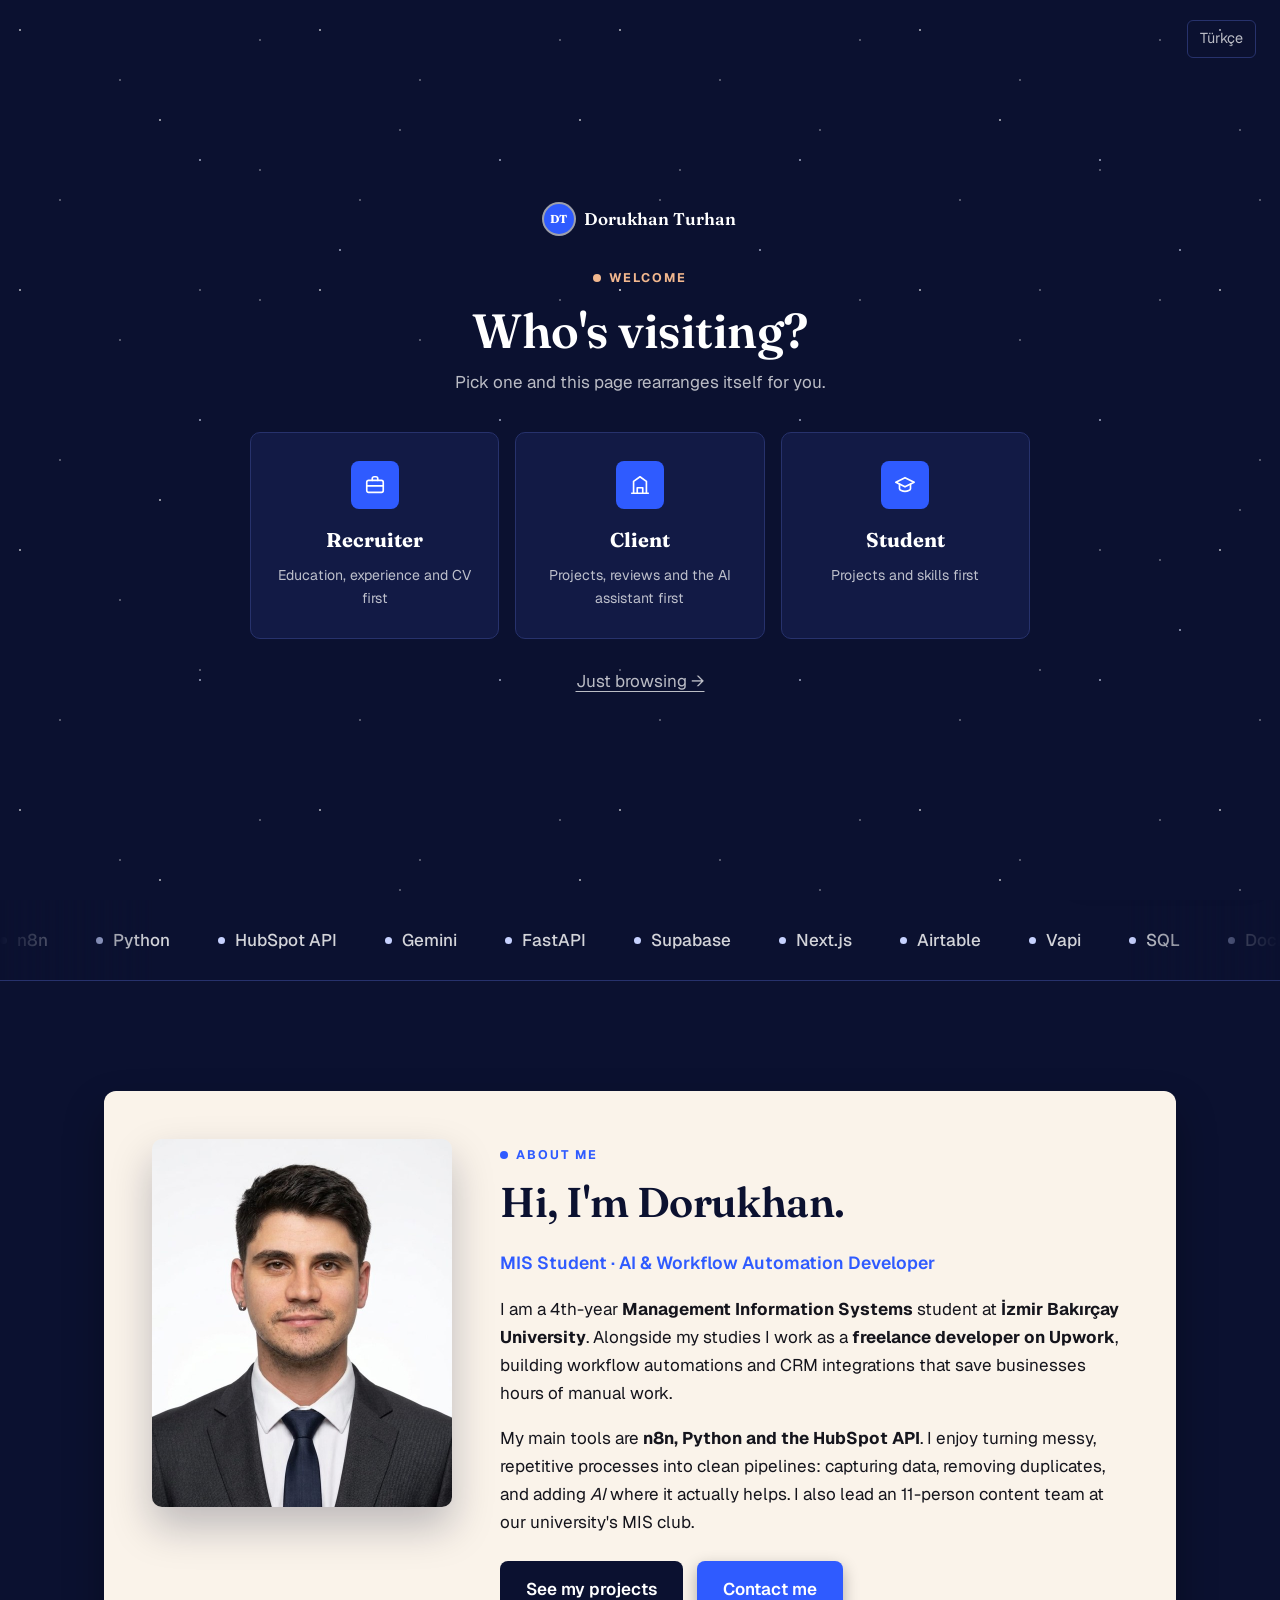
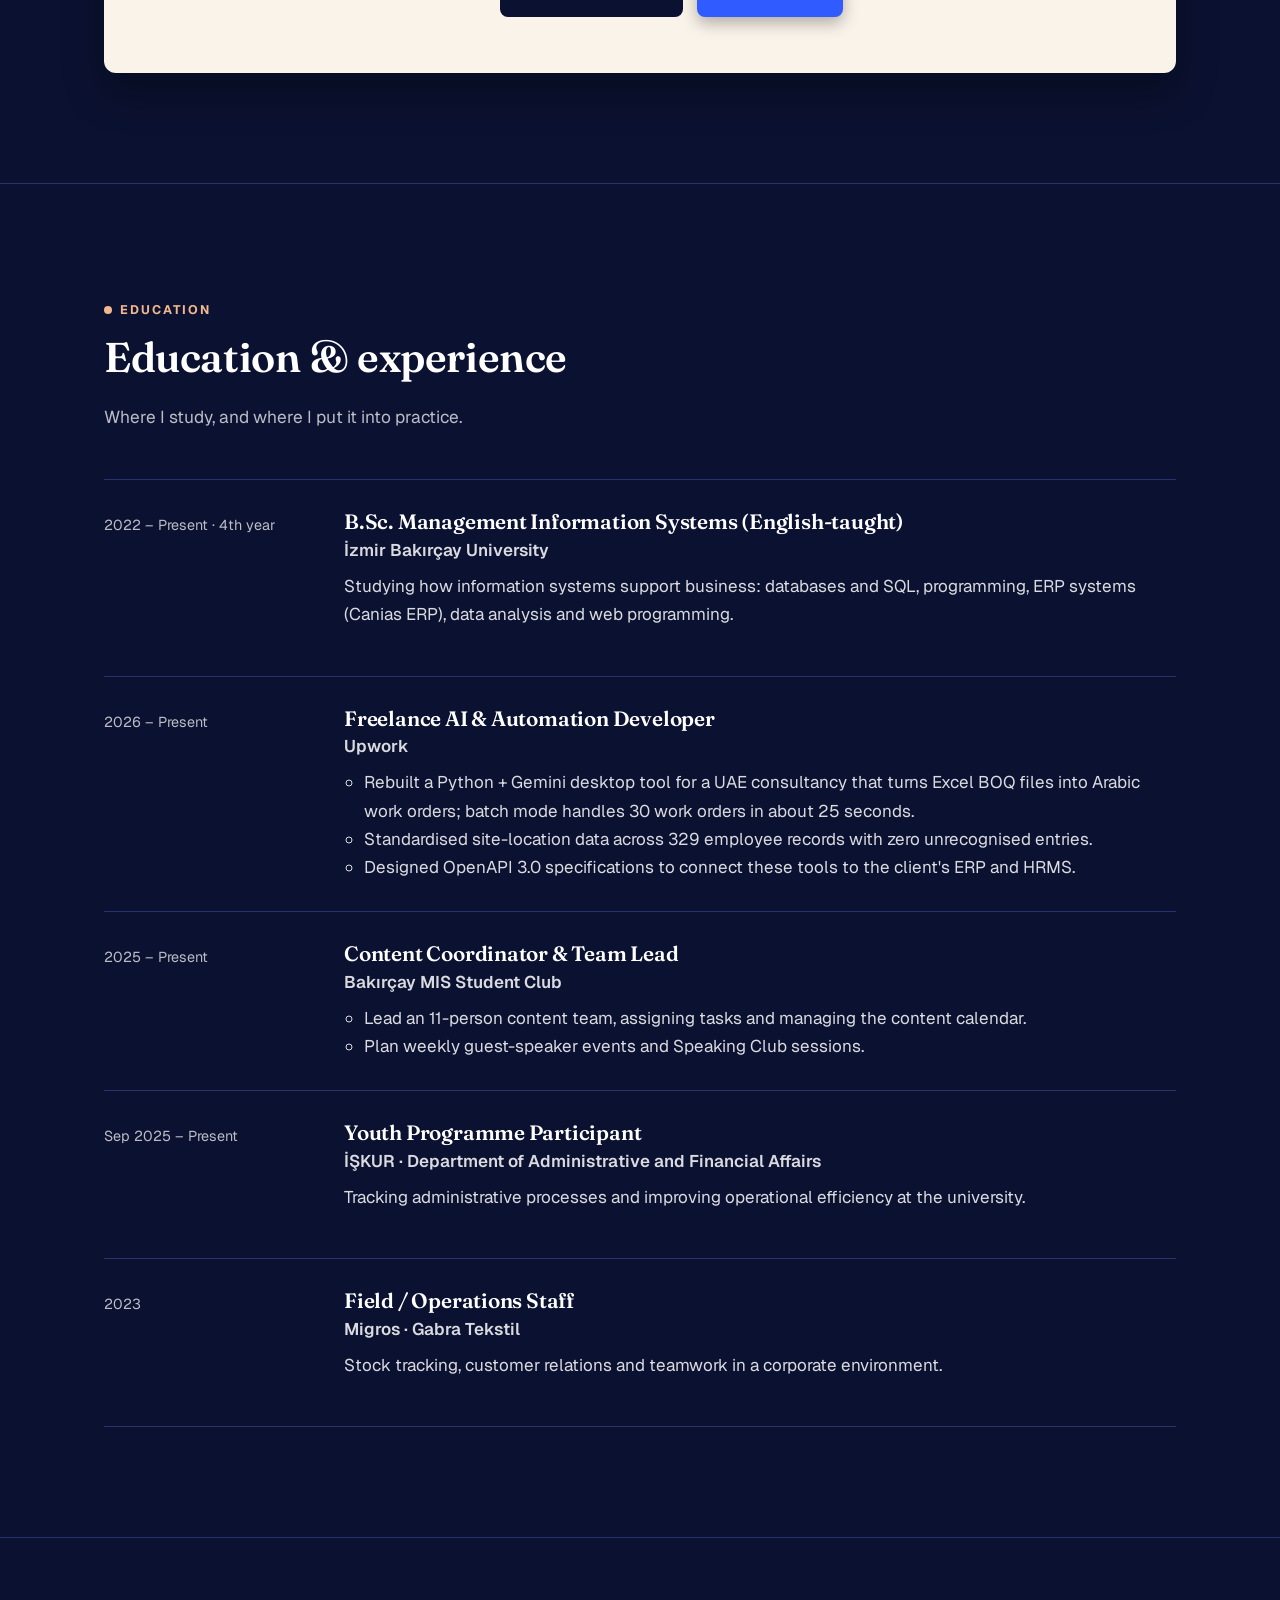
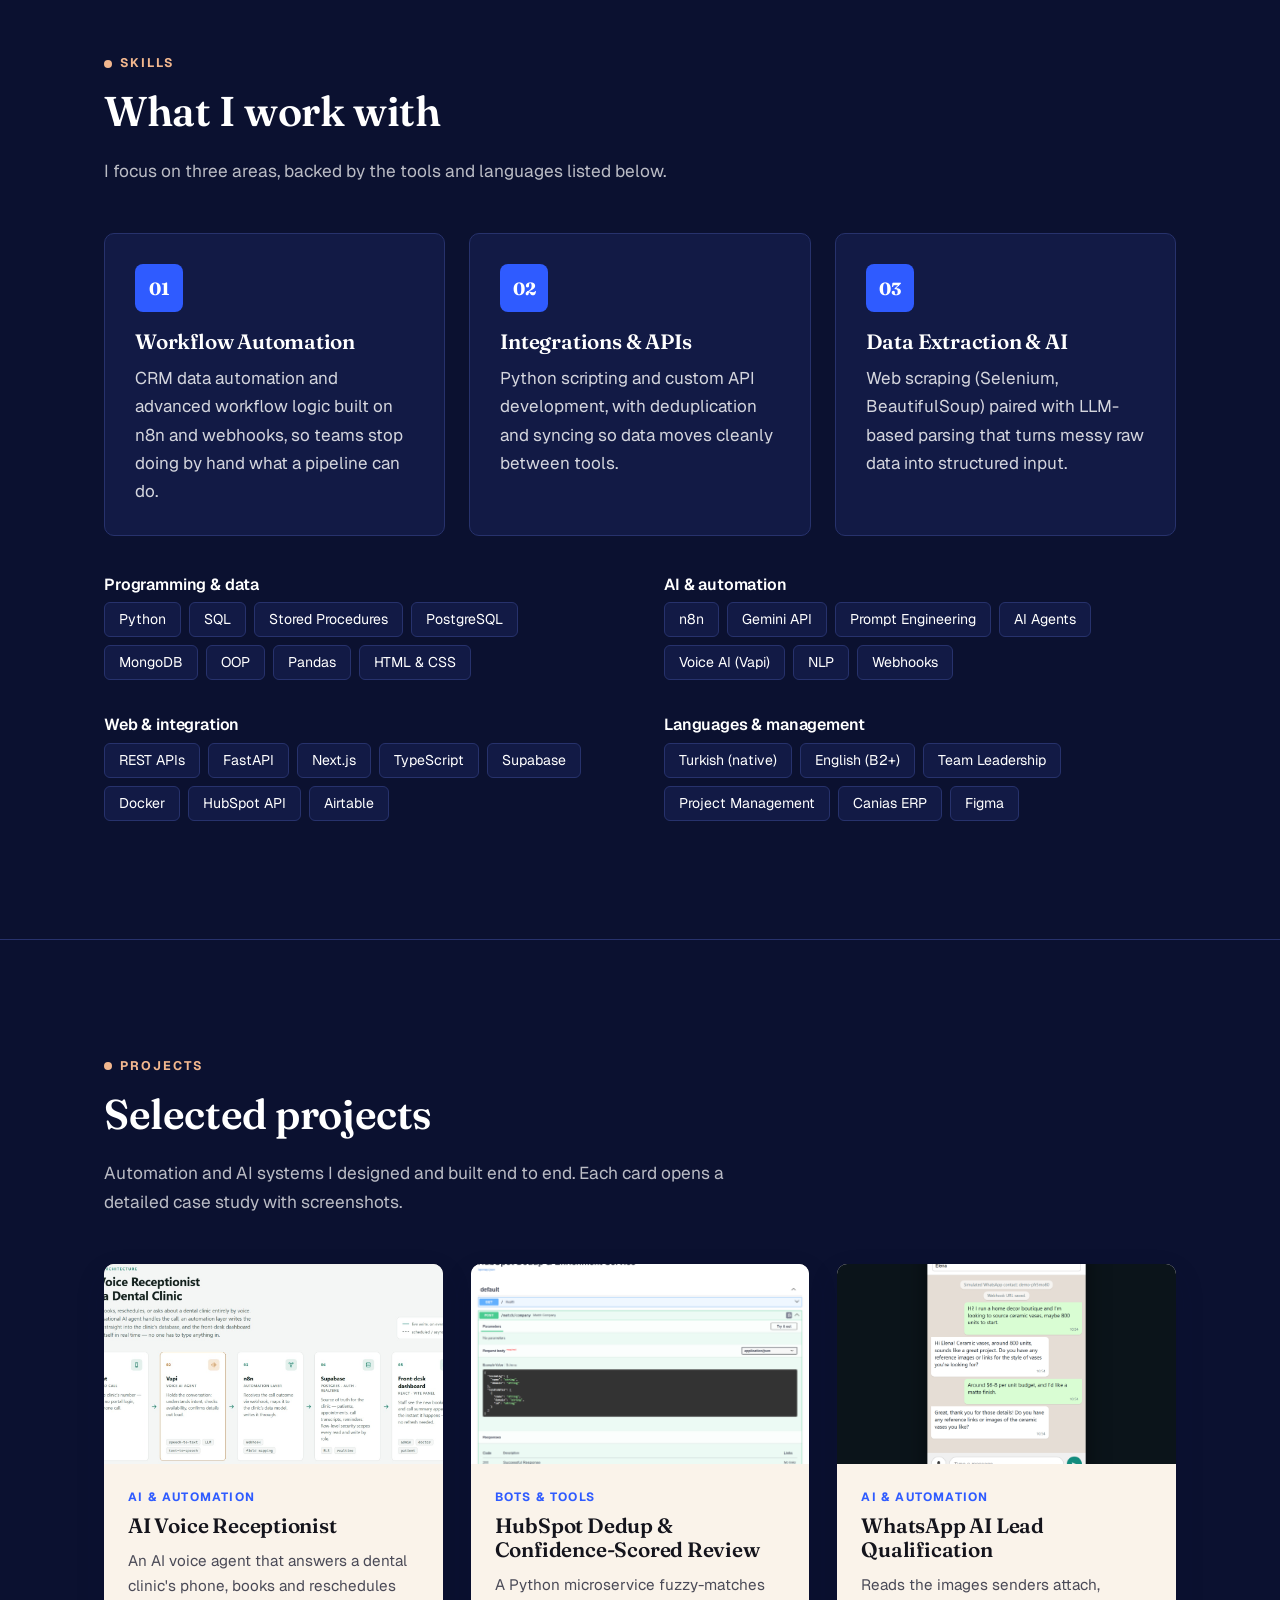
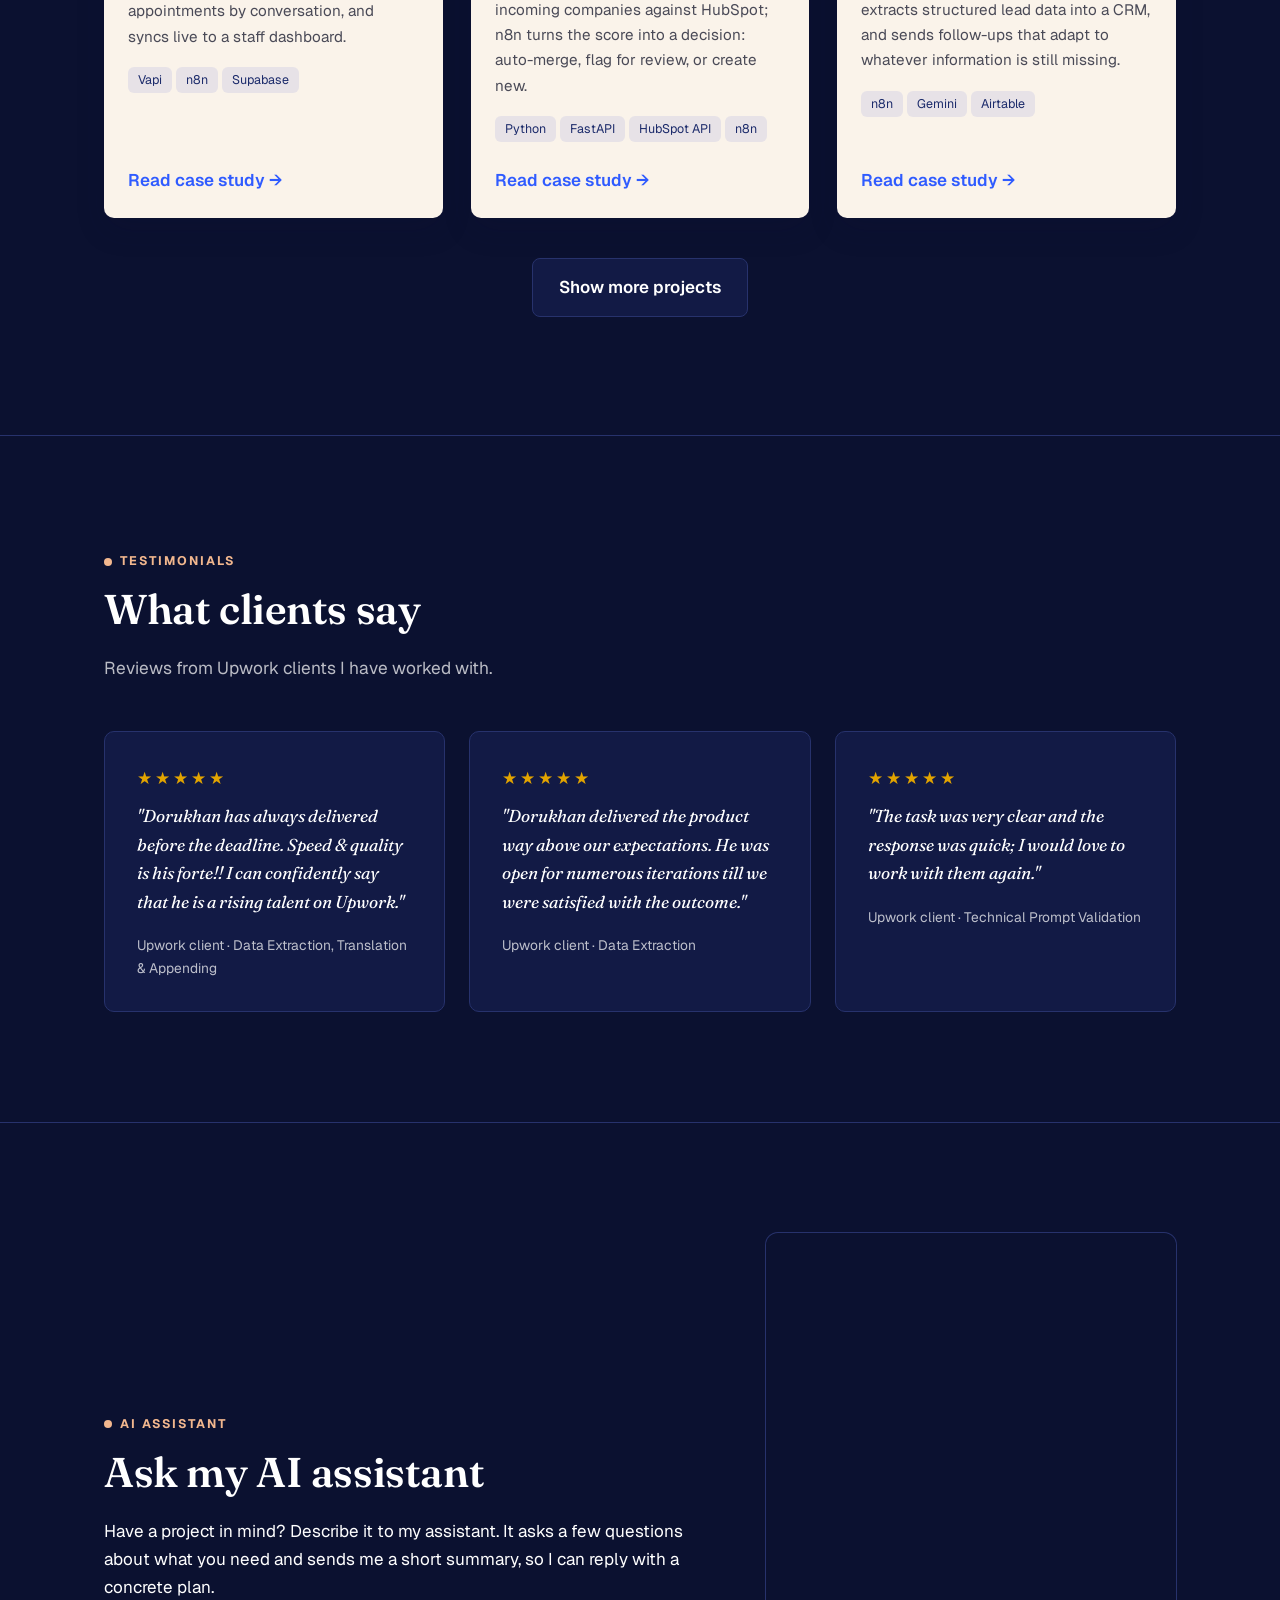
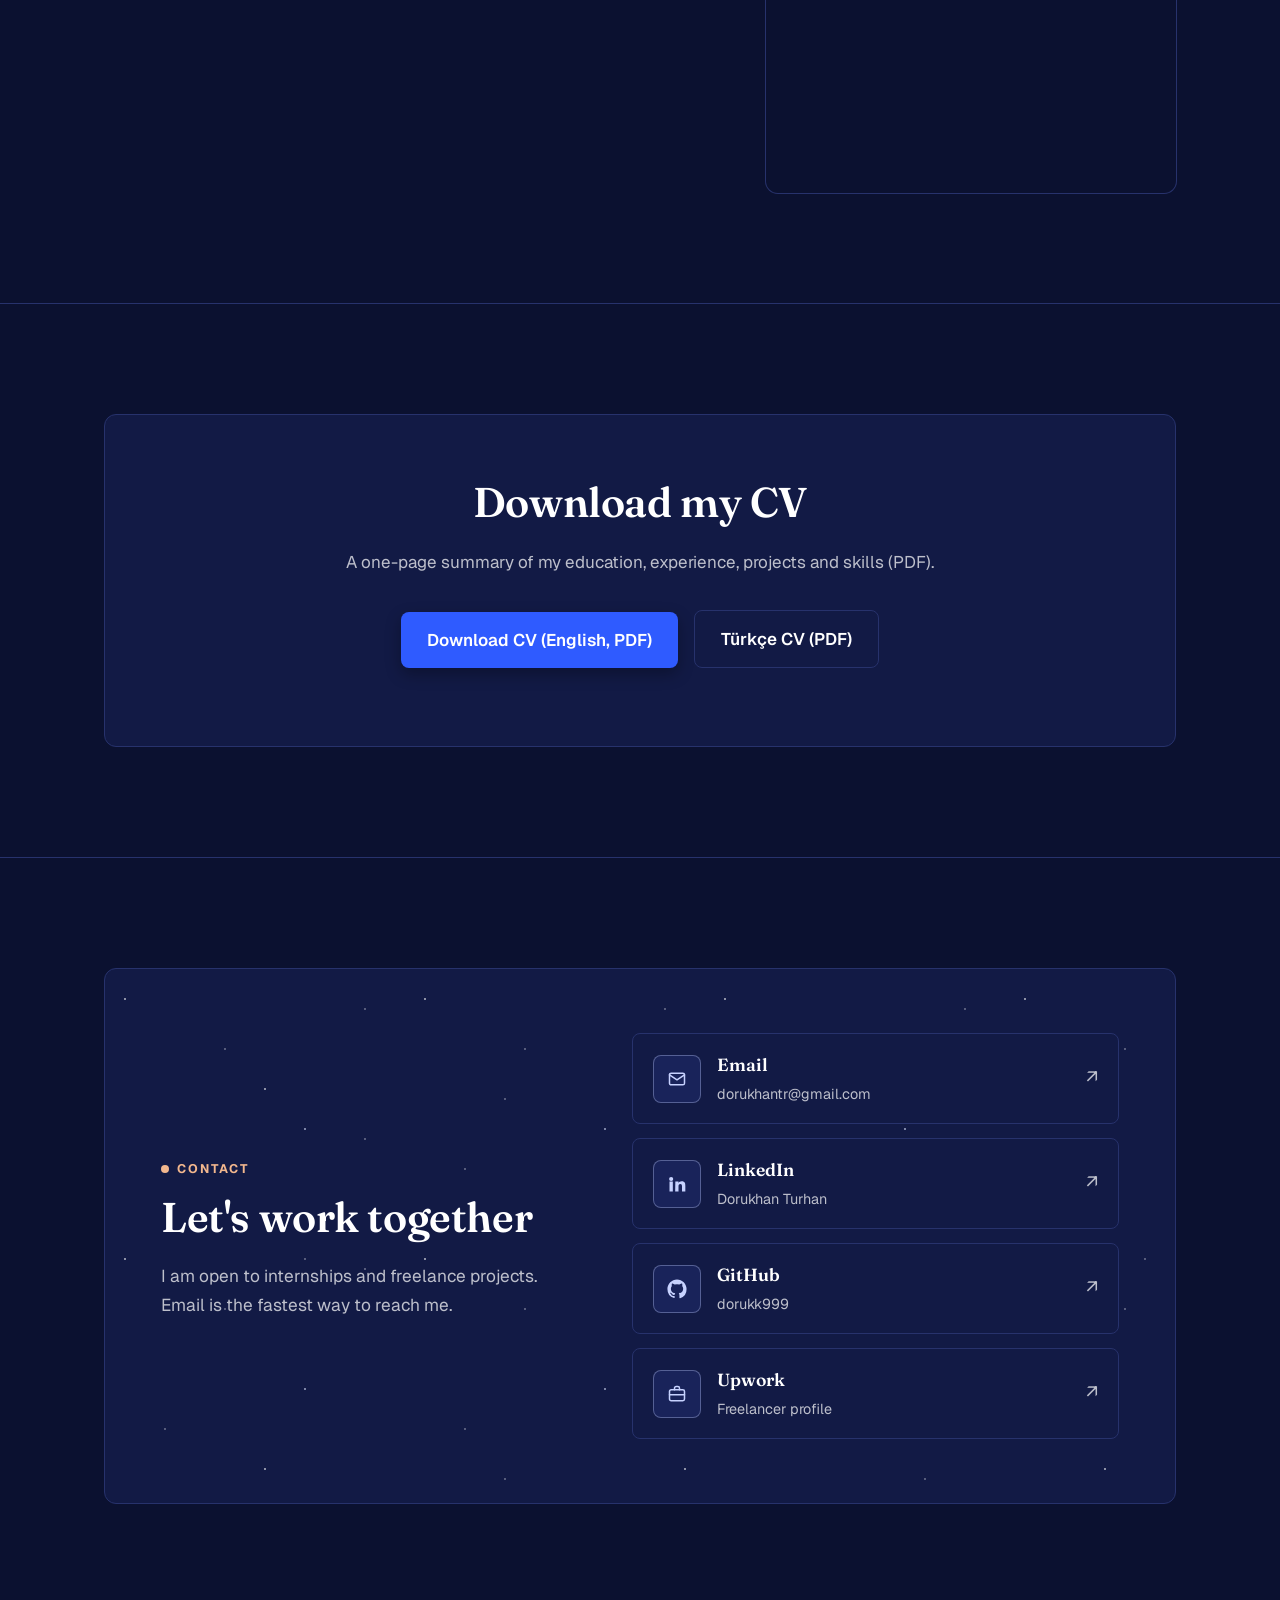
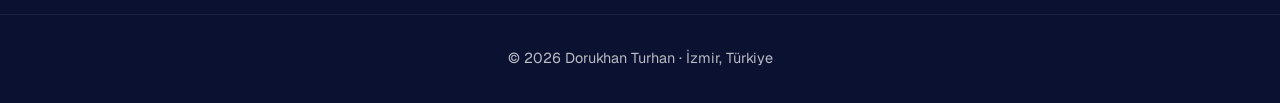
==== index.html @ 6c32c75b "Shorten CSS and HTML without changing the rendered page" ====
<!DOCTYPE html>
<html lang="en">
<head>
  <meta charset="UTF-8">
  <meta name="viewport" content="width=device-width, initial-scale=1.0">
  <title>Dorukhan Turhan | AI &amp; Workflow Automation Developer</title>
  <meta name="description" content="Personal website of Dorukhan Turhan, Management Information Systems student and freelance AI &amp; workflow automation developer.">
  <link rel="preconnect" href="https://fonts.googleapis.com">
  <link rel="preconnect" href="https://fonts.gstatic.com" crossorigin>
  <link href="https://fonts.googleapis.com/css2?family=Fraunces:ital,opsz,wght@0,9..144,400..700;1,9..144,400..700&amp;family=Geist:wght@400;500;600;700&amp;display=swap" rel="stylesheet">
  <link rel="stylesheet" href="styles.css?v=20261112220352">
</head>
<body>

  <!-- GATE:START (generated by persona.py) -->
  <!-- Welcome screen: shown on load. Its buttons are labels for the radio
       buttons in the hero, so choosing one personalises the page and closes it. -->
  <div class="gate" role="dialog" aria-modal="true" aria-labelledby="gate-title">
    <div class="stars"></div>
    <a href="tr.html" class="gate-lang" lang="tr">Türkçe</a>
    <div class="gate-box">
      <p class="gate-brand"><span class="brand-mark">DT</span>Dorukhan Turhan</p>
      <span class="eyebrow">Welcome</span>
      <h2 id="gate-title">Who's visiting?</h2>
      <p class="gate-sub">Pick one and this page rearranges itself for you.</p>
      <div class="gate-options">
        <label for="v-recruiter" class="gate-option" style="--n:0">
          <span class="gate-icon"><svg viewBox="0 0 24 24" fill="none" stroke="currentColor" stroke-width="1.8" stroke-linecap="round" stroke-linejoin="round" aria-hidden="true"><rect x="3" y="7" width="18" height="13" rx="2"/><path d="M9 7V5a2 2 0 0 1 2-2h2a2 2 0 0 1 2 2v2"/><path d="M3 13h18"/></svg></span>
          <strong>Recruiter</strong>
          <span>Education, experience and CV first</span>
        </label>
        <label for="v-client" class="gate-option" style="--n:1">
          <span class="gate-icon"><svg viewBox="0 0 24 24" fill="none" stroke="currentColor" stroke-width="1.8" stroke-linecap="round" stroke-linejoin="round" aria-hidden="true"><path d="M3 21h18"/><path d="M5 21V8l7-5 7 5v13"/><path d="M9 21v-6h6v6"/></svg></span>
          <strong>Client</strong>
          <span>Projects, reviews and the AI assistant first</span>
        </label>
        <label for="v-student" class="gate-option" style="--n:2">
          <span class="gate-icon"><svg viewBox="0 0 24 24" fill="none" stroke="currentColor" stroke-width="1.8" stroke-linecap="round" stroke-linejoin="round" aria-hidden="true"><path d="m2 9 10-5 10 5-10 5z"/><path d="M6 11v5c0 1.5 3 3 6 3s6-1.5 6-3v-5"/></svg></span>
          <strong>Student</strong>
          <span>Projects and skills first</span>
        </label>
      </div>
      <label for="v-skip" class="gate-skip-link">Just browsing →</label>
    </div>
  </div>
  <!-- GATE:END -->

  <div id="progress"></div>

  <!-- ===== Floating navigation ===== -->
  <header class="site-header">
    <nav class="nav">
      <a href="#top" class="brand"><span class="brand-mark">DT</span>Dorukhan</a>
      <ul class="nav-links">
        <li><a href="#about">About</a></li>
        <li><a href="#education">Education</a></li>
        <li><a href="#skills">Skills</a></li>
        <li><a href="#projects">Projects</a></li>
        <li><a href="#assistant">AI Assistant</a></li>
        <li><a href="#cv">CV</a></li>
      </ul>
      <div class="nav-actions">
        <div class="lang-toggle">
          <span class="active">EN</span>
          <a href="tr.html#top" lang="tr">TR</a>
        </div>
        <a href="#contact" class="nav-cta">Get in touch</a>
      </div>
    </nav>
  </header>

  <main>

    <!-- ===== Hero ===== -->
    <section id="top" class="hero">
      <div class="stars"></div>
      <div class="container hero-content">
        <h1 class="typing typing-title v-default" aria-label="I build automation that saves hours, not headaches."><span aria-hidden="true"><span style="--i:0">I</span><span style="--i:1"> </span><span style="--i:2">b</span><span style="--i:3">u</span><span style="--i:4">i</span><span style="--i:5">l</span><span style="--i:6">d</span><span style="--i:7"> </span><span style="--i:8">a</span><span style="--i:9">u</span><span style="--i:10">t</span><span style="--i:11">o</span><span style="--i:12">m</span><span style="--i:13">a</span><span style="--i:14">t</span><span style="--i:15">i</span><span style="--i:16">o</span><span style="--i:17">n</span><span style="--i:18"> </span><span style="--i:19">t</span><span style="--i:20">h</span><span style="--i:21">a</span><span style="--i:22">t</span><span style="--i:23"> </span><span style="--i:24">s</span><span style="--i:25">a</span><span style="--i:26">v</span><span style="--i:27">e</span><span style="--i:28">s</span><span style="--i:29"> </span><span class="gradient-text"><span style="--i:30">h</span><span style="--i:31">o</span><span style="--i:32">u</span><span style="--i:33">r</span><span style="--i:34">s</span><span style="--i:35">,</span><span style="--i:36"> </span><span style="--i:37">n</span><span style="--i:38">o</span><span style="--i:39">t</span><span style="--i:40"> </span><span style="--i:41">h</span><span style="--i:42">e</span><span style="--i:43">a</span><span style="--i:44">d</span><span style="--i:45">a</span><span style="--i:46">c</span><span style="--i:47">h</span><span style="--i:48">e</span><span style="--i:49">s</span><span style="--i:50">.</span></span></span></h1>
        <p class="hero-sub typing typing-sub v-default" aria-label="Dorukhan Turhan: MIS student at İzmir Bakırçay University and freelance AI &amp; workflow automation developer working with n8n, Python and CRM APIs."><span aria-hidden="true"><span style="--i:0">D</span><span style="--i:1">o</span><span style="--i:2">r</span><span style="--i:3">u</span><span style="--i:4">k</span><span style="--i:5">h</span><span style="--i:6">a</span><span style="--i:7">n</span><span style="--i:8"> </span><span style="--i:9">T</span><span style="--i:10">u</span><span style="--i:11">r</span><span style="--i:12">h</span><span style="--i:13">a</span><span style="--i:14">n</span><span style="--i:15">:</span><span style="--i:16"> </span><span style="--i:17">M</span><span style="--i:18">I</span><span style="--i:19">S</span><span style="--i:20"> </span><span style="--i:21">s</span><span style="--i:22">t</span><span style="--i:23">u</span><span style="--i:24">d</span><span style="--i:25">e</span><span style="--i:26">n</span><span style="--i:27">t</span><span style="--i:28"> </span><span style="--i:29">a</span><span style="--i:30">t</span><span style="--i:31"> </span><span style="--i:32">İ</span><span style="--i:33">z</span><span style="--i:34">m</span><span style="--i:35">i</span><span style="--i:36">r</span><span style="--i:37"> </span><span style="--i:38">B</span><span style="--i:39">a</span><span style="--i:40">k</span><span style="--i:41">ı</span><span style="--i:42">r</span><span style="--i:43">ç</span><span style="--i:44">a</span><span style="--i:45">y</span><span style="--i:46"> </span><span style="--i:47">U</span><span style="--i:48">n</span><span style="--i:49">i</span><span style="--i:50">v</span><span style="--i:51">e</span><span style="--i:52">r</span><span style="--i:53">s</span><span style="--i:54">i</span><span style="--i:55">t</span><span style="--i:56">y</span><span style="--i:57"> </span><span style="--i:58">a</span><span style="--i:59">n</span><span style="--i:60">d</span><span style="--i:61"> </span><span style="--i:62">f</span><span style="--i:63">r</span><span style="--i:64">e</span><span style="--i:65">e</span><span style="--i:66">l</span><span style="--i:67">a</span><span style="--i:68">n</span><span style="--i:69">c</span><span style="--i:70">e</span><span style="--i:71"> </span><span style="--i:72">A</span><span style="--i:73">I</span><span style="--i:74"> </span><span style="--i:75">&amp;</span><span style="--i:76"> </span><span style="--i:77">w</span><span style="--i:78">o</span><span style="--i:79">r</span><span style="--i:80">k</span><span style="--i:81">f</span><span style="--i:82">l</span><span style="--i:83">o</span><span style="--i:84">w</span><span style="--i:85"> </span><span style="--i:86">a</span><span style="--i:87">u</span><span style="--i:88">t</span><span style="--i:89">o</span><span style="--i:90">m</span><span style="--i:91">a</span><span style="--i:92">t</span><span style="--i:93">i</span><span style="--i:94">o</span><span style="--i:95">n</span><span style="--i:96"> </span><span style="--i:97">d</span><span style="--i:98">e</span><span style="--i:99">v</span><span style="--i:100">e</span><span style="--i:101">l</span><span style="--i:102">o</span><span style="--i:103">p</span><span style="--i:104">e</span><span style="--i:105">r</span><span style="--i:106"> </span><span style="--i:107">w</span><span style="--i:108">o</span><span style="--i:109">r</span><span style="--i:110">k</span><span style="--i:111">i</span><span style="--i:112">n</span><span style="--i:113">g</span><span style="--i:114"> </span><span style="--i:115">w</span><span style="--i:116">i</span><span style="--i:117">t</span><span style="--i:118">h</span><span style="--i:119"> </span><span style="--i:120">n</span><span style="--i:121">8</span><span style="--i:122">n</span><span style="--i:123">,</span><span style="--i:124"> </span><span style="--i:125">P</span><span style="--i:126">y</span><span style="--i:127">t</span><span style="--i:128">h</span><span style="--i:129">o</span><span style="--i:130">n</span><span style="--i:131"> </span><span style="--i:132">a</span><span style="--i:133">n</span><span style="--i:134">d</span><span style="--i:135"> </span><span style="--i:136">C</span><span style="--i:137">R</span><span style="--i:138">M</span><span style="--i:139"> </span><span style="--i:140">A</span><span style="--i:141">P</span><span style="--i:142">I</span><span style="--i:143">s</span><span style="--i:144">.</span></span></p>
        <!-- PERSONA:START (generated by persona.py) -->
        <p class="hero-title v-alt v-recruiter" role="heading" aria-level="1">An internship candidate who <span class="gradient-text">ships real automation.</span></p>
        <p class="hero-sub v-alt v-recruiter">4th-year MIS student at İzmir Bakırçay University with real freelance experience: AI tools and CRM automations delivered to international clients.</p>
        <p class="hero-title v-alt v-client" role="heading" aria-level="1">Automation that gives your team <span class="gradient-text">hours back every week.</span></p>
        <p class="hero-sub v-alt v-client">I design n8n, Python and CRM automations that capture leads, clean your data and keep your team out of copy-paste work.</p>
        <p class="hero-title v-alt v-student" role="heading" aria-level="1">From MIS classes to <span class="gradient-text">real client projects.</span></p>
        <p class="hero-sub v-alt v-student">I'm a 4th-year MIS student too. Here is how I turned what we learn in class into paid automation projects on Upwork.</p>
        <div class="hero-cta v-default fade-up after-typing">
          <a href="#projects" class="btn btn-primary">View my work</a>
          <a href="my-cv.pdf" class="btn btn-ghost" download>Download CV</a>
        </div>
        <div class="hero-cta v-alt v-recruiter">
          <a href="my-cv.pdf" class="btn btn-primary" download>Download CV</a>
          <a href="#education" class="btn btn-ghost">Education &amp; experience</a>
        </div>
        <div class="hero-cta v-alt v-client">
          <a href="#assistant" class="btn btn-primary">Start a project</a>
          <a href="#projects" class="btn btn-ghost">View my work</a>
        </div>
        <div class="hero-cta v-alt v-student">
          <a href="#projects" class="btn btn-primary">See my projects</a>
          <a href="https://github.com/dorukk999" class="btn btn-ghost" target="_blank" rel="noopener">My GitHub</a>
        </div>
        <!-- The visitor-type radio buttons. They are invisible: the welcome
             screen's options are their labels. CSS :has() checks which one is
             selected and changes the whole page.
             v-all = nothing chosen yet, v-skip = "just browsing",
             v-change = "Change" (opens the welcome screen again) -->
        <div class="persona-radios">
          <input type="radio" name="visitor" id="v-all" class="persona-radio" checked>
          <input type="radio" name="visitor" id="v-skip" class="gate-skip">
          <input type="radio" name="visitor" id="v-change" class="gate-skip">
          <input type="radio" name="visitor" id="v-recruiter" class="persona-radio">
          <input type="radio" name="visitor" id="v-client" class="persona-radio">
          <input type="radio" name="visitor" id="v-student" class="persona-radio">
        </div>
        <!-- after a choice: a short note with a link to change it -->
        <p class="persona-note v-alt v-recruiter">✓ Personalised for recruiters: education and CV come first · <label for="v-change">Change</label></p>
        <p class="persona-note v-alt v-client">✓ Personalised for clients: projects and reviews come first · <label for="v-change">Change</label></p>
        <p class="persona-note v-alt v-student">✓ Personalised for students: projects and skills come first · <label for="v-change">Change</label></p>
        <!-- PERSONA:END -->
      </div>
    </section>

    <!-- ===== Technology strip (the list is repeated so the loop is seamless) ===== -->
    <div class="marquee">
      <ul class="marquee-track">
        <li>n8n</li><li>Python</li><li>HubSpot API</li><li>Gemini</li><li>FastAPI</li><li>Supabase</li>
        <li>Next.js</li><li>Airtable</li><li>Vapi</li><li>SQL</li><li>Docker</li>
        <li aria-hidden="true">n8n</li><li aria-hidden="true">Python</li><li aria-hidden="true">HubSpot API</li>
        <li aria-hidden="true">Gemini</li><li aria-hidden="true">FastAPI</li><li aria-hidden="true">Supabase</li>
        <li aria-hidden="true">Next.js</li><li aria-hidden="true">Airtable</li><li aria-hidden="true">Vapi</li>
        <li aria-hidden="true">SQL</li><li aria-hidden="true">Docker</li>
      </ul>
    </div>

    <!-- ===== About me ===== -->
    <section id="about" class="section">
      <div class="container">
        <div class="about-card reveal">
          <img src="images/profile.jpg" alt="Portrait of Dorukhan Turhan" class="profile-photo">
          <div class="about-text">
            <span class="eyebrow">About me</span>
            <h2>Hi, I'm Dorukhan.</h2>
            <p class="role">MIS Student · AI &amp; Workflow Automation Developer</p>
            <p>
              I am a 4th-year <strong>Management Information Systems</strong> student at
              <strong>İzmir Bakırçay University</strong>. Alongside my studies I work as a
              <strong>freelance developer on Upwork</strong>, building workflow automations and CRM integrations
              that save businesses hours of manual work.
            </p>
            <p>
              My main tools are <strong>n8n, Python and the HubSpot API</strong>. I enjoy turning messy,
              repetitive processes into clean pipelines: capturing data, removing duplicates, and adding
              <em>AI</em> where it actually helps. I also lead an 11-person content team at our university's MIS club.
            </p>
            <a href="#projects" class="btn btn-dark">See my projects</a>
            <a href="#contact" class="btn btn-primary">Contact me</a>
          </div>
        </div>
      </div>
    </section>

    <!-- ===== Education ===== -->
    <section id="education" class="section on-dark">
      <div class="container">
        <span class="eyebrow">Education</span>
        <h2>Education &amp; experience</h2>
        <p class="section-intro">Where I study, and where I put it into practice.</p>
        <div class="reveal">
          <ul class="timeline">
            <li class="timeline-item">
              <span class="timeline-date">2022 – Present · 4th year</span>
              <h3>B.Sc. Management Information Systems (English-taught)</h3>
              <p class="org">İzmir Bakırçay University</p>
              <p>Studying how information systems support business: databases and SQL, programming,
                ERP systems (Canias ERP), data analysis and web programming.</p>
            </li>
            <li class="timeline-item">
              <span class="timeline-date">2026 – Present</span>
              <h3>Freelance AI &amp; Automation Developer</h3>
              <p class="org">Upwork</p>
              <ul>
                <li>Rebuilt a Python + Gemini desktop tool for a UAE consultancy that turns Excel BOQ files into
                  Arabic work orders; batch mode handles 30 work orders in about 25 seconds.</li>
                <li>Standardised site-location data across 329 employee records with zero unrecognised entries.</li>
                <li>Designed OpenAPI 3.0 specifications to connect these tools to the client's ERP and HRMS.</li>
              </ul>
            </li>
            <li class="timeline-item">
              <span class="timeline-date">2025 – Present</span>
              <h3>Content Coordinator &amp; Team Lead</h3>
              <p class="org">Bakırçay MIS Student Club</p>
              <ul>
                <li>Lead an 11-person content team, assigning tasks and managing the content calendar.</li>
                <li>Plan weekly guest-speaker events and Speaking Club sessions.</li>
              </ul>
            </li>
            <li class="timeline-item">
              <span class="timeline-date">Sep 2025 – Present</span>
              <h3>Youth Programme Participant</h3>
              <p class="org">İŞKUR · Department of Administrative and Financial Affairs</p>
              <p>Tracking administrative processes and improving operational efficiency at the university.</p>
            </li>
            <li class="timeline-item">
              <span class="timeline-date">2023</span>
              <h3>Field / Operations Staff</h3>
              <p class="org">Migros · Gabra Tekstil</p>
              <p>Stock tracking, customer relations and teamwork in a corporate environment.</p>
            </li>
          </ul>
        </div>
      </div>
    </section>

    <!-- ===== Skills ===== -->
    <section id="skills" class="section on-dark">
      <div class="container">
        <span class="eyebrow">Skills</span>
        <h2>What I work with</h2>
        <p class="section-intro">I focus on three areas, backed by the tools and languages listed below.</p>

        <div class="card-grid">
          <div class="card reveal">
            <span class="card-icon">01</span>
            <h3>Workflow Automation</h3>
            <p>CRM data automation and advanced workflow logic built on n8n and webhooks, so teams stop doing by hand what a pipeline can do.</p>
          </div>
          <div class="card reveal">
            <span class="card-icon">02</span>
            <h3>Integrations &amp; APIs</h3>
            <p>Python scripting and custom API development, with deduplication and syncing so data moves cleanly between tools.</p>
          </div>
          <div class="card reveal">
            <span class="card-icon">03</span>
            <h3>Data Extraction &amp; AI</h3>
            <p>Web scraping (Selenium, BeautifulSoup) paired with LLM-based parsing that turns messy raw data into structured input.</p>
          </div>
        </div>

        <div class="skill-groups">
          <div>
            <h3>Programming &amp; data</h3>
            <ul class="chips">
              <li>Python</li><li>SQL</li><li>Stored Procedures</li><li>PostgreSQL</li>
              <li>MongoDB</li><li>OOP</li><li>Pandas</li><li>HTML &amp; CSS</li>
            </ul>
          </div>
          <div>
            <h3>AI &amp; automation</h3>
            <ul class="chips">
              <li>n8n</li><li>Gemini API</li><li>Prompt Engineering</li><li>AI Agents</li>
              <li>Voice AI (Vapi)</li><li>NLP</li><li>Webhooks</li>
            </ul>
          </div>
          <div>
            <h3>Web &amp; integration</h3>
            <ul class="chips">
              <li>REST APIs</li><li>FastAPI</li><li>Next.js</li><li>TypeScript</li>
              <li>Supabase</li><li>Docker</li><li>HubSpot API</li><li>Airtable</li>
            </ul>
          </div>
          <div>
            <h3>Languages &amp; management</h3>
            <ul class="chips">
              <li>Turkish (native)</li><li>English (B2+)</li><li>Team Leadership</li>
              <li>Project Management</li><li>Canias ERP</li><li>Figma</li>
            </ul>
          </div>
        </div>
      </div>
    </section>

    <!-- ===== Projects ===== -->
    <section id="projects" class="section">
      <div class="container">
        <div class="on-dark">
          <span class="eyebrow">Projects</span>
          <h2>Selected projects</h2>
          <p class="section-intro">Automation and AI systems I designed and built end to end. Each card opens a detailed case study with screenshots.</p>
        </div>

        <!-- Hidden checkbox: when it is checked, CSS shows the cards after the 4th -->
        <input type="checkbox" id="more-projects" class="more-toggle">
        <div class="project-grid">
          <article class="project-card reveal">
            <div class="project-image"><img src="images/projects/voice-receptionist/cover-architecture.jpg" alt="Architecture diagram of the AI voice receptionist" loading="lazy"></div>
            <div class="project-body">
              <span class="category">AI &amp; Automation</span>
              <h3>AI Voice Receptionist</h3>
              <p>An AI voice agent that answers a dental clinic's phone, books and reschedules appointments by conversation, and syncs live to a staff dashboard.</p>
              <ul class="tags"><li>Vapi</li><li>n8n</li><li>Supabase</li></ul>
              <a href="projects/ai-voice-receptionist.html" class="read-more">Read case study <span>→</span></a>
            </div>
          </article>

          <article class="project-card reveal">
            <div class="project-image"><img src="images/projects/hubspot-dedup-pipeline/cover-api-docs.png" alt="API documentation of the HubSpot deduplication service" loading="lazy"></div>
            <div class="project-body">
              <span class="category">Bots &amp; Tools</span>
              <h3>HubSpot Dedup &amp; Confidence-Scored Review</h3>
              <p>A Python microservice fuzzy-matches incoming companies against HubSpot; n8n turns the score into a decision: auto-merge, flag for review, or create new.</p>
              <ul class="tags"><li>Python</li><li>FastAPI</li><li>HubSpot API</li><li>n8n</li></ul>
              <a href="projects/hubspot-dedup-pipeline.html" class="read-more">Read case study <span>→</span></a>
            </div>
          </article>

          <article class="project-card reveal">
            <div class="project-image"><img src="images/projects/whatsapp-ai-lead-qualification/chat-conversation.png" alt="WhatsApp conversation with the AI lead-qualification assistant" loading="lazy"></div>
            <div class="project-body">
              <span class="category">AI &amp; Automation</span>
              <h3>WhatsApp AI Lead Qualification</h3>
              <p>Reads the images senders attach, extracts structured lead data into a CRM, and sends follow-ups that adapt to whatever information is still missing.</p>
              <ul class="tags"><li>n8n</li><li>Gemini</li><li>Airtable</li></ul>
              <a href="projects/whatsapp-ai-lead-qualification.html" class="read-more">Read case study <span>→</span></a>
            </div>
          </article>

          <article class="project-card reveal">
            <div class="project-image"><img src="images/projects/linkedin-automation-pipeline/cover-workflow.jpg" alt="n8n workflow of the LinkedIn automation pipeline" loading="lazy"></div>
            <div class="project-body">
              <span class="category">AI &amp; Automation</span>
              <h3>LinkedIn Automation Pipeline</h3>
              <p>Scrapes LinkedIn profiles, scores candidates with Gemini AI, and syncs qualified ones into HubSpot with an instant email alert.</p>
              <ul class="tags"><li>n8n</li><li>Apify</li><li>Gemini</li><li>HubSpot</li></ul>
              <a href="projects/linkedin-automation-pipeline.html" class="read-more">Read case study <span>→</span></a>
            </div>
          </article>

          <article class="project-card reveal">
            <div class="project-image"><img src="images/projects/hubspot-lead-pipeline/cover-workflow.jpg" alt="n8n workflow of the HubSpot lead pipeline" loading="lazy"></div>
            <div class="project-body">
              <span class="category">Bots &amp; Tools</span>
              <h3>HubSpot Lead Capture &amp; Deduplication</h3>
              <p>Captures leads via webhook, deduplicates them against HubSpot by domain, creates or updates the CRM record and sends a real-time alert.</p>
              <ul class="tags"><li>Python</li><li>n8n</li><li>REST API</li></ul>
              <a href="projects/hubspot-lead-pipeline.html" class="read-more">Read case study <span>→</span></a>
            </div>
          </article>

          <article class="project-card reveal">
            <div class="project-image"><img src="images/projects/crm-project-status-emails/cover-email-contract-signed.png" alt="Branded project status email showing a progress tracker" loading="lazy"></div>
            <div class="project-body">
              <span class="category">Bots &amp; Tools</span>
              <h3>CRM-Triggered Project Status Emails</h3>
              <p>A CRM status change automatically sends a branded email with a progress tracker: the "where's my order" experience for a service business.</p>
              <ul class="tags"><li>n8n</li><li>HTML Email</li><li>Airtable</li></ul>
              <a href="projects/crm-project-status-emails.html" class="read-more">Read case study <span>→</span></a>
            </div>
          </article>
        </div>
        <div class="more-wrap">
          <label for="more-projects" class="btn btn-ghost more-button"><span class="more-label">Show more projects</span><span class="less-label">Show fewer projects</span></label>
        </div>
      </div>
    </section>

    <!-- ===== Testimonials ===== -->
    <section id="testimonials" class="section on-dark">
      <div class="container">
        <span class="eyebrow">Testimonials</span>
        <h2>What clients say</h2>
        <p class="section-intro">Reviews from Upwork clients I have worked with.</p>
        <div class="card-grid">
          <figure class="quote reveal">
            <div class="stars-rating" aria-label="5 out of 5 stars">★★★★★</div>
            <blockquote>"Dorukhan has always delivered before the deadline. Speed &amp; quality is his forte!! I can confidently say that he is a rising talent on Upwork."</blockquote>
            <figcaption>Upwork client · Data Extraction, Translation &amp; Appending</figcaption>
          </figure>
          <figure class="quote reveal">
            <div class="stars-rating" aria-label="5 out of 5 stars">★★★★★</div>
            <blockquote>"Dorukhan delivered the product way above our expectations. He was open for numerous iterations till we were satisfied with the outcome."</blockquote>
            <figcaption>Upwork client · Data Extraction</figcaption>
          </figure>
          <figure class="quote reveal">
            <div class="stars-rating" aria-label="5 out of 5 stars">★★★★★</div>
            <blockquote>"The task was very clear and the response was quick; I would love to work with them again."</blockquote>
            <figcaption>Upwork client · Technical Prompt Validation</figcaption>
          </figure>
        </div>
      </div>
    </section>

    <!-- ===== AI assistant (embedded with an iframe) ===== -->
    <section id="assistant" class="section on-dark">
      <div class="container assistant-layout">
        <div>
          <span class="eyebrow">AI Assistant</span>
          <h2>Ask my AI assistant</h2>
          <p>Have a project in mind? Describe it to my assistant. It asks a few questions about what you need
            and sends me a short summary, so I can reply with a concrete plan.</p>
        </div>
        <iframe class="assistant-frame reveal" src="https://dorukhan-turhan.netlify.app/embed/chat" title="Chat with Dorukhan's AI assistant" loading="lazy"></iframe>
      </div>
    </section>

    <!-- ===== Download CV ===== -->
    <section id="cv" class="section">
      <div class="container">
        <div class="cv-box reveal">
          <h2>Download my CV</h2>
          <p>A one-page summary of my education, experience, projects and skills (PDF).</p>
          <a href="my-cv.pdf" class="btn btn-primary" download>Download CV (English, PDF)</a>
          <a href="my-cv-tr.pdf" class="btn btn-ghost" download>Türkçe CV (PDF)</a>
        </div>
      </div>
    </section>

    <!-- ===== Contact ===== -->
    <section id="contact" class="section">
      <div class="container">
        <div class="contact-panel on-dark reveal">
          <div class="stars"></div>
          <div class="contact-intro">
            <span class="eyebrow">Contact</span>
            <h2>Let's work together</h2>
            <p class="section-intro">I am open to internships and freelance projects. Email is the fastest way to reach me.</p>
          </div>
          <ul class="contact-list">
            <li><a href="mailto:dorukhantr@gmail.com" class="contact-link">
              <span class="contact-icon"><svg viewBox="0 0 24 24" fill="none" stroke="currentColor" stroke-width="1.8" stroke-linecap="round" stroke-linejoin="round" aria-hidden="true"><rect x="3" y="5" width="18" height="14" rx="2"/><path d="m3 7 9 6 9-6"/></svg></span>
              <span class="contact-text"><strong>Email</strong><span>dorukhantr@gmail.com</span></span>
              <span class="contact-arrow" aria-hidden="true">↗</span>
            </a></li>
            <li><a href="https://www.linkedin.com/in/dorukhan-turhan-6a9bb5365" class="contact-link" target="_blank" rel="noopener">
              <span class="contact-icon"><svg viewBox="0 0 24 24" fill="currentColor" aria-hidden="true"><path d="M4.98 3.5a2.5 2.5 0 1 1 0 5 2.5 2.5 0 0 1 0-5zM3 9h4v12H3zM10 9h3.8v1.7h.05c.53-1 1.83-2.05 3.77-2.05C21.6 8.65 22 11.2 22 14.5V21h-4v-5.8c0-1.4-.03-3.2-1.95-3.2-1.95 0-2.25 1.52-2.25 3.1V21h-4z"/></svg></span>
              <span class="contact-text"><strong>LinkedIn</strong><span>Dorukhan Turhan</span></span>
              <span class="contact-arrow" aria-hidden="true">↗</span>
            </a></li>
            <li><a href="https://github.com/dorukk999" class="contact-link" target="_blank" rel="noopener">
              <span class="contact-icon"><svg viewBox="0 0 24 24" fill="currentColor" aria-hidden="true"><path d="M12 .5C5.73.5.5 5.73.5 12a11.5 11.5 0 0 0 7.86 10.92c.58.1.79-.25.79-.56v-2c-3.2.7-3.88-1.37-3.88-1.37-.52-1.33-1.28-1.68-1.28-1.68-1.04-.71.08-.7.08-.7 1.15.08 1.76 1.19 1.76 1.19 1.03 1.76 2.69 1.25 3.35.96.1-.75.4-1.25.73-1.54-2.55-.29-5.24-1.28-5.24-5.68 0-1.25.45-2.28 1.19-3.08-.12-.29-.52-1.46.11-3.04 0 0 .97-.31 3.17 1.18a11 11 0 0 1 5.77 0c2.2-1.49 3.17-1.18 3.17-1.18.63 1.58.23 2.75.11 3.04.74.8 1.19 1.83 1.19 3.08 0 4.41-2.69 5.39-5.25 5.67.41.36.78 1.06.78 2.14v3.17c0 .31.21.67.8.56A11.5 11.5 0 0 0 23.5 12C23.5 5.73 18.27.5 12 .5z"/></svg></span>
              <span class="contact-text"><strong>GitHub</strong><span>dorukk999</span></span>
              <span class="contact-arrow" aria-hidden="true">↗</span>
            </a></li>
            <li><a href="https://www.upwork.com/freelancers/~01041619b3c34582fb" class="contact-link" target="_blank" rel="noopener">
              <span class="contact-icon"><svg viewBox="0 0 24 24" fill="none" stroke="currentColor" stroke-width="1.8" stroke-linecap="round" stroke-linejoin="round" aria-hidden="true"><rect x="3" y="7" width="18" height="13" rx="2"/><path d="M9 7V5a2 2 0 0 1 2-2h2a2 2 0 0 1 2 2v2"/><path d="M3 13h18"/></svg></span>
              <span class="contact-text"><strong>Upwork</strong><span>Freelancer profile</span></span>
              <span class="contact-arrow" aria-hidden="true">↗</span>
            </a></li>
          </ul>
        </div>
      </div>
    </section>

  </main>

  <a href="#assistant" class="chat-fab"><span class="fab-prompt" aria-hidden="true">&gt;<span>_</span></span>Chat with me</a>

  <footer class="site-footer">
    <p>© 2026 Dorukhan Turhan · İzmir, Türkiye</p>
  </footer>

</body>
</html>
---- styles.css ----
/* =========================================================
   Dorukhan Turhan — personal website
   One stylesheet shared by every page (index, tr, projects/*).
   No JavaScript: every effect below is pure CSS.
   ========================================================= */

/* ---------- 1. Design tokens (CSS variables) ----------
   Colours, fonts and sizes are defined once and reused with var(--name).
   The page background stays in night-sky tones (navy and blue); coral is only
   a small accent colour and cream is used for light cards. */
:root {
  --night: #0b1130;
  --night-soft: #1c2b6b;
  --coral: #f2b78e;
  --cream: #faf3ea;
  --ink: #14141c;
  --ink-soft: #4a4a57;
  --accent: #2f5bff;
  --white-70: rgba(255, 255, 255, 0.72);
  --surface: #121a45;      /* cards and panels on the navy page */
  --surface-2: #19235a;    /* hover / inner tiles */
  --border: #27326c;       /* one border colour for everything */
  --radius: 10px;
  --max-width: 1120px;
  --font-body: "Geist", "Inter", "Segoe UI", Arial, sans-serif;
  --font-display: "Fraunces", Georgia, serif;
}

/* ---------- 2. Base styles ---------- */
* {
  box-sizing: border-box; /* width includes padding and border */
}

html {
  scroll-behavior: smooth;   /* menu links glide to their section */
  scroll-padding-top: 96px;  /* keeps section titles below the floating menu */
}

body {
  margin: 0;
  font-family: var(--font-body);
  font-size: 17px;
  line-height: 1.65;
  color: var(--ink);
  background: var(--night);
}

h1, h2, h3 {
  font-family: var(--font-display);
  font-weight: 600;
  line-height: 1.15;
  margin: 0 0 0.5em;
  letter-spacing: -0.01em;
}

h2 { font-size: 2.6rem; }
h3 { font-size: 1.3rem; }

p { margin: 0 0 1em; }

a { color: var(--accent); }

img {
  max-width: 100%;  /* images never overflow their container */
  display: block;
}

/* Centres content and limits line length on wide screens */
.container {
  max-width: var(--max-width);
  margin: 0 auto;
  padding: 0 24px;
}

/* ---------- 3. Floating "pill" navigation ----------
   The header is fixed; the nav inside it is a rounded, frosted-glass bar.
   backdrop-filter blurs whatever is scrolling behind it. */
.site-header {
  position: fixed;
  top: 16px;
  left: 0;
  right: 0;
  z-index: 20;
  padding: 0 16px;
}

.nav {
  max-width: 900px;
  margin: 0 auto;
  display: flex;
  align-items: center;
  justify-content: space-between;
  gap: 8px;
  padding: 8px 8px 8px 14px;
  background: rgba(255, 255, 255, 0.55);
  border: 1px solid rgba(255, 255, 255, 0.4);
  border-radius: 999px;
  box-shadow: 0 10px 30px rgba(11, 17, 48, 0.18);
  backdrop-filter: blur(16px) saturate(160%);
}

.brand {
  display: flex;
  align-items: center;
  gap: 10px;
  font-family: var(--font-display);
  font-weight: 600;
  color: var(--ink);
  text-decoration: none;
  white-space: nowrap;
}

/* Logo: "DT" initials in a solid blue circle */
.brand-mark {
  display: inline-flex;
  align-items: center;
  justify-content: center;
  width: 30px;
  height: 30px;
  border-radius: 50%;
  background: var(--accent);
  color: #fff;
  font-family: var(--font-display);
  font-size: 0.72rem;
  font-weight: 700;
  letter-spacing: 0.03em;
  box-shadow: 0 0 0 2px rgba(255, 255, 255, 0.6);
}

.nav-links {
  display: flex;
  align-items: center;
  gap: 2px;
  list-style: none;
  margin: 0;
  padding: 0;
}

.nav-links a {
  display: block;
  padding: 6px 12px;
  border-radius: 999px;
  color: var(--ink-soft);
  text-decoration: none;
  font-size: 0.92rem;
  white-space: nowrap;
  transition: background-color 0.2s, color 0.2s;
}

.nav-links a:hover {
  background: rgba(255, 255, 255, 0.75);
  color: var(--ink);
}

.nav-actions {
  display: flex;
  align-items: center;
  gap: 6px;
}

/* EN / TR switch: the current language is a highlighted <span>,
   the other one is a normal link to the translated page */
.lang-toggle {
  display: flex;
  padding: 3px;
  border-radius: 999px;
  background: rgba(20, 20, 28, 0.07);
  font-size: 0.78rem;
  font-weight: 600;
}

.lang-toggle span,
.lang-toggle a {
  padding: 3px 9px;
  border-radius: 999px;
  color: var(--ink-soft);
  text-decoration: none;
}

.lang-toggle .active {
  background: #fff;
  color: var(--ink);
  box-shadow: 0 1px 3px rgba(0, 0, 0, 0.12);
}

.nav-cta {
  padding: 8px 16px;
  border-radius: 8px;
  background: var(--accent);
  color: #fff;
  font-size: 0.9rem;
  font-weight: 600;
  text-decoration: none;
  white-space: nowrap;
  transition: background-color 0.2s, box-shadow 0.2s;
}

.nav-cta:hover { background: #1f47e0; }

/* Thin bar at the very top that fills as you scroll (see section 14) */
#progress {
  position: fixed;
  top: 0;
  left: 0;
  right: 0;
  height: 3px;
  background: var(--accent);
  transform-origin: left;
  transform: scaleX(0);
  z-index: 30;
}

/* ---------- 4. Buttons ---------- */
.btn {
  display: inline-block;
  overflow: hidden; /* also sets how buttons line up with the text around them */
  padding: 14px 26px;
  border-radius: 8px;
  font-weight: 600;
  text-decoration: none;
  transition: transform 0.25s, box-shadow 0.25s, background-color 0.25s;
}

.btn:hover { transform: translateY(-3px); }

.btn-primary {
  background: var(--accent);
  color: #fff;
  box-shadow: 0 6px 16px rgba(0, 0, 0, 0.3);
}

.btn-primary:hover {
  background: #1f47e0;
  box-shadow: 0 10px 22px rgba(0, 0, 0, 0.35);
}

.btn-ghost {
  color: #fff;
  border: 1px solid var(--border);
  background: var(--surface);
}

.btn-dark {
  background: var(--night);
  color: #fff;
}

/* ---------- 5. Sections ----------
   The whole page sits on one flat navy colour; a thin line separates
   the sections instead of colour gradients. */
.section {
  position: relative;
  padding: 110px 0;
  border-top: 1px solid var(--border);
}


/* Sections on the dark part of the page use light text */
.on-dark { color: #fff; }

.on-dark .section-intro { color: var(--white-70); }

.eyebrow {
  display: inline-flex;
  align-items: center;
  gap: 8px;
  font-size: 0.78rem;
  font-weight: 700;
  letter-spacing: 0.16em;
  text-transform: uppercase;
  color: var(--accent);
  margin-bottom: 14px;
}

/* Small dot before every section label */
.eyebrow::before {
  content: "";
  width: 8px;
  height: 8px;
  border-radius: 50%;
  background: currentColor;
}

.on-dark .eyebrow { color: var(--coral); }

.section-intro {
  max-width: 640px;
  color: var(--ink-soft);
  font-size: 1.08rem;
  margin-bottom: 48px;
}

/* ---------- 6. Hero (night sky) ---------- */
.hero {
  position: relative;
  min-height: 100vh;
  display: flex;
  align-items: center;
  overflow: hidden;
  background: var(--night);
  color: #fff;
  text-align: center;
  padding: 140px 0 100px;
}

/* Two star layers made of tiny radial gradients repeated across the sky.
   They fade in and out at different speeds, so the stars twinkle. */
.stars,
.stars::after {
  position: absolute;
  inset: 0;
  background-image:
    radial-gradient(1.5px 1.5px at 20px 30px, #fff, transparent),
    radial-gradient(1px 1px at 120px 80px, #fff, transparent),
    radial-gradient(1.5px 1.5px at 200px 160px, #dfe6ff, transparent),
    radial-gradient(1px 1px at 60px 200px, #fff, transparent),
    radial-gradient(1px 1px at 260px 40px, #fff, transparent);
  background-size: 300px 260px;
  animation: twinkle 5s ease-in-out infinite alternate;
}

.stars::after {
  content: "";
  background-size: 420px 380px;
  background-position: 140px 90px;
  animation-duration: 3.5s;
  animation-delay: 1.5s;
}

.hero-content {
  position: relative; /* sits above the stars and orbs */
  max-width: 1040px;
}

.hero h1 {
  font-size: 4rem;
  font-weight: 500;
  margin: 28px 0 22px;
}

/* Headline text filled with a moving gradient instead of a flat colour */
.gradient-text {
  background: linear-gradient(90deg, #fff 0%, #c7d2ff 30%, var(--coral) 55%, #fff 80%);
  background-size: 200% auto;
  -webkit-background-clip: text;
  background-clip: text;
  color: transparent;
  animation: shimmer 8s linear infinite;
}

.hero-sub {
  font-size: 1.2rem;
  color: var(--white-70);
  max-width: 640px;
  margin: 0 auto 36px;
}

.hero .btn { margin: 6px; }

/* ---------- Personalisation by visitor type ----------
   The visitor types are hidden radio buttons; the welcome screen's options
   are their labels. CSS :has() lets any rule ask "is this radio checked
   anywhere on the page?", for example body:has(#v-client:checked) — so one
   click changes the headline, the buttons and the order of sections.
   Elements with .v-default are shown until a visitor type is picked;
   elements with .v-alt .v-client (etc.) are shown only for that type. */
/* invisible controls: the visitor radios and the "show more" checkbox */
.persona-radios,
.more-toggle {
  position: absolute;
  opacity: 0;
  pointer-events: none;
}

/* "✓ Personalised for clients … · Change" under the buttons */
.persona-note {
  margin: 22px 0 0;
  font-size: 0.9rem;
  color: var(--white-70);
}

.persona-note label {
  color: #c7d2ff;
  text-decoration: underline;
  text-underline-offset: 3px;
  cursor: pointer;
}

.persona-note label:hover { color: #fff; }

/* Alternative headline (same look as the typed h1) */
.hero-title {
  font-family: var(--font-display);
  font-size: 4rem;
  font-weight: 500;
  line-height: 1.15;
  margin: 28px 0 22px;
  color: #fff;
}

/* ----- Switching content by visitor type ----- */
.v-alt { display: none; }

/* any visitor type picked → hide the default versions */
body:has(.persona-radio:not(#v-all):checked) .v-default { display: none; }

/* show the versions for the picked type; they rise in as they appear */
body:has(#v-recruiter:checked) .v-recruiter,
body:has(#v-client:checked) .v-client,
body:has(#v-student:checked) .v-student {
  display: block;
  animation: fade-up 0.6s cubic-bezier(0.2, 0.7, 0.2, 1) both;
}

/* ----- Re-ordering the page -----
   main is a flex column, so the CSS "order" property can move whole
   sections up or down without touching the HTML. The
   page is one flat colour, so sections can move in any order. */
main {
  display: flex;
  flex-direction: column;
  background: var(--night);
}

body:has(.persona-radio:not(#v-all):checked) main > .hero    { order: -2; }
body:has(.persona-radio:not(#v-all):checked) main > .marquee { order: -1; }
body:has(.persona-radio:not(#v-all):checked) main > .section { order: 10; }
body:has(.persona-radio:not(#v-all):checked) main > #cv      { order: 15; }
body:has(.persona-radio:not(#v-all):checked) main > #contact { order: 20; }

body:has(#v-recruiter:checked) #about     { order: 1; }
body:has(#v-recruiter:checked) #education { order: 2; }
body:has(#v-recruiter:checked) #cv        { order: 3; }

body:has(#v-client:checked) #projects     { order: 1; }
body:has(#v-client:checked) #testimonials { order: 2; }
body:has(#v-client:checked) #assistant    { order: 3; }

body:has(#v-student:checked) #projects  { order: 1; }
body:has(#v-student:checked) #skills    { order: 2; }
body:has(#v-student:checked) #education { order: 3; }

/* "Picked for you" tag on the section labels that moved up.
   The text comes from a variable so the Turkish page can translate it. */
:root { --picked: "Picked for you"; }

:root:lang(tr) { --picked: "Sizin için seçildi"; }

body:has(#v-recruiter:checked) :is(#about, #education) .eyebrow::after,
body:has(#v-client:checked) :is(#projects, #testimonials, #assistant) .eyebrow::after,
body:has(#v-student:checked) :is(#projects, #skills, #education) .eyebrow::after {
  content: var(--picked);
  margin-left: 6px;
  padding: 2px 8px;
  border-radius: 4px;
  background: var(--accent);
  color: #fff;
  font-size: 0.66rem;
  letter-spacing: 0.08em;
}

/* ---------- Welcome screen ("Who's visiting?") ----------
   It covers the page while the starting radio #v-all is still checked.
   Its option buttons are <label>s for the radios in the hero, so a click
   both personalises the page and closes the screen ("Just browsing"
   checks #v-skip, which closes it without personalising).
   :target is the element named in the URL after #, so a link such as
   index.html#projects (used by the project pages and the TR/EN switch)
   skips the welcome screen. */
.gate {
  display: none;
  position: fixed;
  inset: 0;
  z-index: 100;
  align-items: center;
  justify-content: center;
  padding: 24px;
  overflow-y: auto;
  background: var(--night);
  color: #fff;
  animation: type-in 0.4s both;
}

body:has(#v-all:checked):not(:has(:target)) .gate,
body:has(#v-change:checked) .gate { display: flex; }

/* while it is open the page behind it can't scroll, and the hero waits:
   hidden elements don't animate, so the typing effect starts only when
   the hero appears */
body:has(#v-all:checked):not(:has(:target)),
body:has(#v-change:checked) { overflow: hidden; }

body:has(#v-all:checked):not(:has(:target)) .hero-content,
body:has(#v-change:checked) .hero-content { display: none; }

.gate-box {
  position: relative; /* above the stars */
  width: 100%;
  max-width: 780px;
  text-align: center;
}

.gate-brand {
  display: flex;
  justify-content: center;
  align-items: center;
  gap: 10px;
  margin: 0 0 28px;
  font-family: var(--font-display);
  font-weight: 600;
}

.gate .eyebrow { color: var(--coral); }

.gate h2 {
  font-size: 3rem;
  margin-bottom: 10px;
}

.gate-sub {
  color: var(--white-70);
  margin-bottom: 36px;
}

.gate-options {
  display: grid;
  grid-template-columns: repeat(3, 1fr);
  gap: 16px;
}

/* each option rises in a little after the previous one (--n = 0, 1, 2) */
.gate-option {
  display: flex;
  flex-direction: column;
  align-items: center;
  gap: 8px;
  padding: 28px 18px;
  background: var(--surface);
  border: 1px solid var(--border);
  border-radius: var(--radius);
  cursor: pointer;
  transition: border-color 0.2s, background-color 0.2s, transform 0.2s;
  animation: fade-up 0.6s cubic-bezier(0.2, 0.7, 0.2, 1) calc(0.15s + var(--n) * 0.1s) both;
}

.gate-option:hover {
  border-color: var(--accent);
  background: var(--surface-2);
  transform: translateY(-3px);
}

.gate-icon {
  display: flex;
  align-items: center;
  justify-content: center;
  width: 48px;
  height: 48px;
  margin-bottom: 6px;
  border-radius: 8px;
  background: var(--accent);
  color: #fff;
}

.gate-icon svg {
  width: 22px;
  height: 22px;
}

.gate-option strong {
  font-family: var(--font-display);
  font-size: 1.25rem;
}

.gate-option span:last-child {
  font-size: 0.88rem;
  color: var(--white-70);
}

.gate-skip-link {
  display: inline-block;
  margin-top: 28px;
  color: var(--white-70);
  text-decoration: underline;
  text-underline-offset: 4px;
  cursor: pointer;
}

.gate-skip-link:hover { color: #fff; }

.gate-lang {
  position: absolute;
  top: 20px;
  right: 24px;
  padding: 6px 12px;
  border: 1px solid var(--border);
  border-radius: 6px;
  color: var(--white-70);
  font-size: 0.9rem;
  text-decoration: none;
}

.gate-lang:hover { color: #fff; }

/* Typing effect. Every letter is its own <span style="--i:N"> (its index).
   Letter number i appears after  --start + i × --speed  seconds, so the text
   is "typed" one letter at a time. While a letter is the newest one, a thin
   caret line is drawn on its right (box-shadow), so the caret follows the text. */
.typing-title {
  --start: 0.4s;
  --speed: 0.045s;
}

.typing-sub {
  --start: 2.9s;
  --speed: 0.012s;
}

.typing [style] {
  animation-name: type-in, caret;
  animation-duration: 0.01s, calc(var(--speed) * 2);
  animation-fill-mode: both, none;
  animation-timing-function: linear;
  animation-delay: calc(var(--start) + var(--i) * var(--speed));
}

/* Blinking caret that stays at the end of the subtitle once typing is done */
.typing-sub > span::after {
  content: "";
  display: inline-block;
  width: 2px;
  height: 1.1em;
  margin-left: 4px;
  vertical-align: -0.15em;
  background: #c7d2ff;
  opacity: 0; /* hidden until the typing has finished */
  animation: blink 1s 4.7s step-end infinite;
}

/* Entrance animation: hero elements rise in one after another on page load */
.fade-up { animation: fade-up 0.9s cubic-bezier(0.2, 0.7, 0.2, 1) both; }

.delay-1 { animation-delay: 0.15s; }

/* The buttons and numbers rise in while the subtitle is being typed */
.after-typing   { animation-delay: 3.2s; }

/* ---------- 7. About (paper card with a floated photo) ----------
   The photo uses float: left; the text box uses display: flow-root so it
   becomes its own column beside the photo instead of wrapping under it. */
.about-card {
  display: flow-root;  /* contains the floated photo */
  background: var(--cream);
  border-radius: 12px;
  padding: 48px;
  box-shadow: 0 20px 40px rgba(0, 0, 0, 0.3);
}

.profile-photo {
  float: left;
  width: 300px;
  margin: 0 48px 0 0;
  border-radius: 10px;
  box-shadow: 0 20px 40px rgba(11, 17, 48, 0.25);
  transition: transform 0.4s;
}

.profile-photo:hover { transform: rotate(-1.5deg) scale(1.02); }

.about-text { display: flow-root; }

.about-text h2 { color: var(--night); }

.role {
  font-size: 1.1rem;
  color: var(--accent);
  font-weight: 600;
}

.about-text .btn { margin: 8px 10px 0 0; }

/* ---------- 8. Education and experience ----------
   A simple two-column list, like a printed CV: the date sits in a narrow
   left column, the details on the right, and thin lines separate entries. */
.timeline {
  list-style: none;
  margin: 0;
  padding: 0;
}

/* Each entry is a 2-column grid. Every child goes to column 2,
   except the date, which takes column 1 next to all of them. */
.timeline-item {
  display: grid;
  grid-template-columns: 200px 1fr;
  column-gap: 40px;
  padding: 30px 0;
  border-top: 1px solid var(--border);
}

.timeline-item:last-child { border-bottom: 1px solid var(--border); }

.timeline-item > * { grid-column: 2; }

.timeline-date {
  grid-column: 1;
  grid-row: 1 / span 4;
  padding-top: 4px;
  font-size: 0.9rem;
  color: var(--white-70);
}

.timeline-item h3 { margin: 0 0 2px; }

.org {
  color: #c7d2ff;
  font-weight: 600;
  margin-bottom: 8px;
}

.timeline-item p,
.timeline-item li { color: rgba(255, 255, 255, 0.85); }

.timeline-item ul {
  margin: 0;
  padding-left: 20px;
}

/* ---------- 9. Skills ---------- */
.card-grid {
  display: grid;
  grid-template-columns: repeat(3, 1fr);
  gap: 24px;
}

.card {
  background: var(--surface);
  border: 1px solid var(--border);
  border-radius: var(--radius);
  padding: 30px;
  transition: transform 0.3s, background-color 0.3s;
}

.card:hover {
  transform: translateY(-6px);
  background: var(--surface-2);
}

/* Numbered badge (01, 02, 03) on each skill card */
.card-icon {
  display: inline-flex;
  align-items: center;
  justify-content: center;
  width: 48px;
  height: 48px;
  border-radius: 8px;
  background: var(--accent);
  font-family: var(--font-display);
  font-size: 1.1rem;
  font-weight: 700;
  color: #fff;
  margin-bottom: 18px;
}

.card p {
  color: rgba(255, 255, 255, 0.82);
  margin: 0;
}

.skill-groups {
  margin-top: 40px;
  display: grid;
  grid-template-columns: repeat(2, 1fr);
  gap: 28px 48px;
}

.skill-groups h3 {
  font-family: var(--font-body);
  font-size: 1rem;
  font-weight: 600;
  color: #fff;
}

.chips {
  list-style: none;
  margin: 0;
  padding: 0;
}

/* Each skill is a "chip"; float lines them up and lets them wrap */
.chips li {
  float: left;
  margin: 0 8px 8px 0;
  padding: 5px 14px;
  border-radius: 6px;
  background: var(--surface);
  border: 1px solid var(--border);
  color: #fff;
  font-size: 0.88rem;
  transition: background-color 0.2s;
}

.chips li:hover { background: var(--surface-2); }

.chips::after {
  content: "";
  display: block;
  clear: both;  /* the list wraps around its floated chips */
}

/* Endless scrolling strip of technologies. The list is written twice and
   moved left by half its width, so the loop has no visible jump.
   mask-image fades both edges so items glide in and out softly. */
.marquee {
  overflow: hidden;
  padding: 26px 0;
  background: var(--night);
  -webkit-mask-image: linear-gradient(90deg, transparent, #000 12%, #000 88%, transparent);
  mask-image: linear-gradient(90deg, transparent, #000 12%, #000 88%, transparent);
}

.marquee-track {
  display: flex;
  width: max-content;
  margin: 0;
  padding: 0;
  list-style: none;
  animation: marquee 40s linear infinite;
}

/* Each technology is a glass pill. margin-right (not gap) keeps both copies
   of the list exactly the same width, so the -50% loop lines up perfectly. */
.marquee-track li {
  display: flex;
  align-items: center;
  gap: 10px;
  margin-right: 48px;
  color: rgba(255, 255, 255, 0.82);
  font-weight: 500;
  white-space: nowrap;
}

/* Small dot in front of every item */
.marquee-track li::before {
  content: "";
  width: 7px;
  height: 7px;
  border-radius: 50%;
  background: #c7d2ff;
}

.marquee:hover .marquee-track { animation-play-state: paused; }

/* ---------- 10. Projects ---------- */
.project-grid {
  display: grid;
  grid-template-columns: repeat(3, 1fr);
  gap: 28px;
}

/* "Show more" without JavaScript: only the first 3 cards are visible.
   A hidden checkbox sits before the grid; its <label> is the button.
   When the checkbox is checked, the ~ (sibling) selector shows every card. */
.project-card:nth-child(n + 4) { display: none; }

.more-toggle:checked ~ .project-grid .project-card { display: flex; }

.more-wrap {
  margin-top: 40px;
  text-align: center;
}

.more-button { cursor: pointer; }

/* The button text switches between "Show more" and "Show fewer" */
.less-label { display: none; }

.more-toggle:checked ~ .more-wrap .more-label { display: none; }

.more-toggle:checked ~ .more-wrap .less-label { display: inline; }

/* Keyboard users see a ring on the button when the checkbox has focus */
.more-toggle:focus-visible ~ .more-wrap .more-button {
  outline: 2px solid #fff;
  outline-offset: 3px;
}

/* With 3 or fewer projects there is nothing to expand, so the button hides */
.project-grid:not(:has(.project-card:nth-child(4))) ~ .more-wrap { display: none; }

.project-card {
  display: flex;
  flex-direction: column;
  background: var(--cream);
  border-radius: var(--radius);
  overflow: hidden;
  box-shadow: 0 12px 30px rgba(11, 17, 48, 0.14);
  transition: transform 0.35s, box-shadow 0.35s;
}

.project-card:hover {
  transform: translateY(-8px);
  box-shadow: 0 26px 50px rgba(11, 17, 48, 0.25);
}

.project-image {
  overflow: hidden; /* hides the zoomed part of the image */
}

.project-card img {
  width: 100%;
  height: 200px;
  object-fit: cover;  /* crop to fill the box without stretching */
  transition: transform 0.6s;
}

.project-card:hover img { transform: scale(1.06); }

.project-body {
  padding: 24px;
  display: flex;
  flex-direction: column;
  flex: 1;
}

.project-body p {
  color: var(--ink-soft);
  font-size: 0.95rem;
}

.category {
  font-size: 0.75rem;
  font-weight: 700;
  letter-spacing: 0.1em;
  text-transform: uppercase;
  color: var(--accent);
  margin-bottom: 6px;
}

.tags {
  list-style: none;
  padding: 0;
  margin: 0 0 18px;
}

.tags li {
  display: inline-block;
  font-size: 0.78rem;
  color: var(--night-soft);
  background: rgba(58, 85, 201, 0.1);
  border-radius: 6px;
  padding: 3px 10px;
  margin: 0 4px 6px 0;
}

.read-more {
  margin-top: auto;  /* pushes the link to the bottom of the card */
  font-weight: 600;
  text-decoration: none;
}

/* The arrow slides right when the card is hovered */
.read-more span {
  display: inline-block;
  transition: transform 0.3s;
}

.project-card:hover .read-more span { transform: translateX(6px); }

/* ---------- 11. Testimonials (glass cards on the dark background) ---------- */
.quote {
  position: relative;
  margin: 0;
  background: var(--surface);
  border: 1px solid var(--border);
  border-radius: var(--radius);
  padding: 32px;
  transition: transform 0.3s, border-color 0.3s;
}

.quote:hover {
  transform: translateY(-6px);
  border-color: var(--accent);
}

.stars-rating {
  color: #e2a400;
  letter-spacing: 3px;
  margin-bottom: 10px;
}

.quote blockquote {
  margin: 0 0 18px;
  font-family: var(--font-display);
  font-size: 1.08rem;
  font-style: italic;
}

.quote figcaption {
  font-size: 0.86rem;
  color: var(--white-70);
}

/* ---------- 12. AI assistant, CV and contact ---------- */
.assistant-layout {
  display: grid;
  grid-template-columns: 1fr 410px;
  gap: 56px;
  align-items: center;
}

.assistant-frame {
  width: 100%;
  height: 560px;
  border: 0;
  border-radius: 12px;
  background: var(--night);
  box-shadow: 0 0 0 1px var(--border);
}

.cv-box {
  background: var(--surface);
  color: #fff;
  border: 1px solid var(--border);
  border-radius: 12px;
  padding: 64px 48px;
  text-align: center;
}

.cv-box p {
  color: var(--white-70);
  margin-bottom: 28px;
}

.cv-box .btn { margin: 6px; }

/* Contact: a dark night-sky panel with the heading on the left and
   four glass link cards on the right */
.contact-panel {
  position: relative;
  overflow: hidden;
  display: grid;
  grid-template-columns: 1fr 1.15fr;
  gap: 48px;
  align-items: center;
  padding: 64px 56px;
  border: 1px solid var(--border);
  border-radius: 12px;
  background: var(--surface);
}

.contact-intro,
.contact-list {
  position: relative; /* above the stars */
  z-index: 1;
}

.contact-intro .section-intro { margin-bottom: 0; }

.contact-list {
  list-style: none;
  padding: 0;
  margin: 0;
  display: grid;
  gap: 14px;
}

.contact-link {
  display: flex;
  align-items: center;
  gap: 16px;
  padding: 16px 20px;
  border-radius: 8px;
  background: var(--surface);
  border: 1px solid var(--border);
  color: #fff;
  text-decoration: none;
  transition: transform 0.3s, background-color 0.3s, border-color 0.3s, box-shadow 0.3s;
}

.contact-link:hover {
  transform: translateX(8px);
  background: var(--surface-2);
  border-color: rgba(199, 210, 255, 0.5);
}

/* Thin glass ring holding a line icon; it fills with blue when the card
   is hovered, so the icon reacts together with the rest of the card */
.contact-icon {
  flex: none;
  display: flex;
  align-items: center;
  justify-content: center;
  width: 48px;
  height: 48px;
  border-radius: 8px;
  border: 1px solid rgba(199, 210, 255, 0.35);
  background: var(--surface-2);
  color: #c7d2ff;
  transition: background-color 0.3s, border-color 0.3s, color 0.3s, box-shadow 0.3s;
}

.contact-icon svg {
  width: 20px;
  height: 20px;
}

.contact-link:hover .contact-icon {
  background: var(--accent);
  border-color: var(--accent);
  color: #fff;
}

.contact-text {
  flex: 1;
  min-width: 0; /* lets long text (the email) wrap inside the flex row */
}

.contact-text strong {
  display: block;
  font-family: var(--font-display);
  font-size: 1.1rem;
  font-weight: 600;
}

.contact-text span {
  font-size: 0.9rem;
  color: var(--white-70);
  overflow-wrap: anywhere;
}

.contact-arrow {
  font-size: 1.2rem;
  color: var(--white-70);
  transition: transform 0.3s, color 0.3s;
}

.contact-link:hover .contact-arrow {
  color: #fff;
  transform: translate(3px, -3px);
}

/* Round chat button fixed to the corner; it links to #assistant */
.chat-fab {
  position: fixed;
  right: 24px;
  bottom: 24px;
  z-index: 20;
  display: inline-flex;
  align-items: center;
  padding: 12px 20px 12px 12px;
  border-radius: 8px;
  background: var(--accent);
  color: #fff;
  font-weight: 600;
  text-decoration: none;
  box-shadow: 0 8px 20px rgba(0, 0, 0, 0.35);
  transition: background-color 0.2s;
}

.chat-fab:hover { background: #1f47e0; }

/* Tiny terminal prompt ">_" inside the chat button; the underscore blinks
   like the caret at the end of the hero subtitle */
.fab-prompt {
  display: inline-flex;
  align-items: center;
  justify-content: center;
  width: 30px;
  height: 24px;
  margin-right: 10px;
  border-radius: 5px;
  background: rgba(11, 17, 48, 0.45);
  font-family: Consolas, "Cascadia Code", monospace;
  font-size: 0.82rem;
  font-weight: 700;
}

.fab-prompt span { animation: blink 1s step-end infinite; }

.site-footer {
  background: var(--night);
  border-top: 1px solid rgba(255, 255, 255, 0.08);
  color: var(--white-70);
  padding: 32px 0;
  font-size: 0.9rem;
  text-align: center;
}

.site-footer p { margin: 0; }

/* ---------- 13. Project detail pages ---------- */
.project-page-body { background: var(--cream); }

/* Dark title band at the top of every project page */
.project-hero {
  position: relative;
  overflow: hidden;
  background: var(--night);
  color: #fff;
  padding: 130px 0 56px;
}

.project-hero .container {
  position: relative; /* above the stars */
  max-width: 860px;
}

.project-page {
  max-width: 860px;
  padding-top: 8px;
  padding-bottom: 90px;
}

.back-link {
  display: inline-block;
  margin-bottom: 20px;
  color: var(--coral);
  text-decoration: none;
  font-weight: 600;
}

.project-hero h1 { font-size: 2.8rem; }

.project-hero .tags li {
  color: #fff;
  background: rgba(255, 255, 255, 0.14);
}

.project-hero .role { color: var(--coral); }

.project-page h2 {
  font-size: 1.7rem;
  margin-top: 44px;
  color: var(--night);
}

.project-page figure { margin: 32px 0; }

.project-page figure img {
  border-radius: var(--radius);
  box-shadow: 0 20px 50px rgba(11, 17, 48, 0.2);
}

.project-page figcaption {
  font-size: 0.88rem;
  color: var(--ink-soft);
  margin-top: 10px;
  text-align: center;
}

.project-page li { margin-bottom: 8px; }

.project-page .back-link.bottom { color: var(--accent); }

/* ---------- 14. Keyframes and scroll-driven animations ---------- */
@keyframes twinkle {
  from { opacity: 0.35; }
  to   { opacity: 1; }
}

@keyframes shimmer {
  to { background-position: 200% center; }
}

@keyframes type-in {
  from { opacity: 0; }
  to   { opacity: 1; }
}

@keyframes caret {
  from, to { box-shadow: 3px 0 0 #c7d2ff; }
}

@keyframes blink {
  0%, 100% { opacity: 1; }
  50%      { opacity: 0; }
}

@keyframes fade-up {
  from { opacity: 0; transform: translateY(30px); }
  to   { opacity: 1; transform: translateY(0); }
}

@keyframes marquee {
  to { transform: translateX(-50%); }
}

@keyframes grow-progress {
  to { transform: scaleX(1); }
}

@keyframes reveal {
  from { opacity: 0; transform: translateY(50px) scale(0.97); }
  to   { opacity: 1; transform: translateY(0) scale(1); }
}

/* animation-timeline ties an animation to scrolling instead of time.
   @supports applies it only in browsers that understand it; the others
   simply show everything without the effect. */
@supports (animation-timeline: view()) {
  #progress {
    animation: grow-progress linear both;
    animation-timeline: scroll(root);
  }

  .reveal {
    animation: reveal linear both;
    animation-timeline: view();
    animation-range: entry 0% entry 45%;
  }
}

/* Visitors who ask their system for less motion get a still page */
@media (prefers-reduced-motion: reduce) {
  *,
  *::before,
  *::after {
    animation: none !important;
    transition: none !important;
  }

  #progress { display: none; }
}

/* ---------- 15. Responsive design (tablets and phones) ---------- */
@media (max-width: 980px) {
  .nav-links { display: none; } /* the pill keeps logo, language and contact */

  .card-grid,
  .project-grid {
    grid-template-columns: repeat(2, 1fr);
  }

  .assistant-layout,
  .contact-panel {
    grid-template-columns: 1fr;
  }

  .hero h1,
  .hero-title { font-size: 3.4rem; }
}

@media (max-width: 640px) {
  body { font-size: 16px; }
  h2 { font-size: 2rem; }

  .section { padding: 80px 0; }

  .site-header { top: 10px; }
  .nav { padding: 6px 6px 6px 10px; }
  .nav-cta { padding: 7px 12px; }

  .hero { padding: 120px 0 80px; }
  .hero h1,
  .hero-title { font-size: 2.5rem; }

  /* welcome screen: options stacked, smaller title */
  .gate { align-items: flex-start; padding-top: 70px; }
  .gate h2 { font-size: 2.2rem; }
  .gate-options { grid-template-columns: 1fr; }
  .gate-option { padding: 18px; }


  .about-card { padding: 24px; }

  /* The photo stops floating and sits above the text */
  .profile-photo {
    float: none;
    width: 100%;
    max-width: 280px;
    margin: 0 0 24px;
  }

  /* education list: the date moves above the title */
  .timeline-item { grid-template-columns: 1fr; padding: 24px 0; }
  .timeline-date { grid-column: 1; grid-row: auto; padding-top: 0; }
  .timeline-item > * { grid-column: 1; }

  .card-grid,
  .skill-groups {
    grid-template-columns: 1fr;
  }

  .contact-panel {
    padding: 40px 20px;
    gap: 28px;
  }

  .contact-link {
    padding: 14px 16px;
  }

  .project-grid {
    grid-template-columns: 1fr;
  }

  .cv-box { padding: 44px 22px; }

  .assistant-frame { height: 500px; }

  .chat-fab {
    right: 14px;
    bottom: 14px;
    padding: 9px 16px 9px 9px;
    font-size: 0.9rem;
  }

  .project-hero h1 { font-size: 2rem; }
}
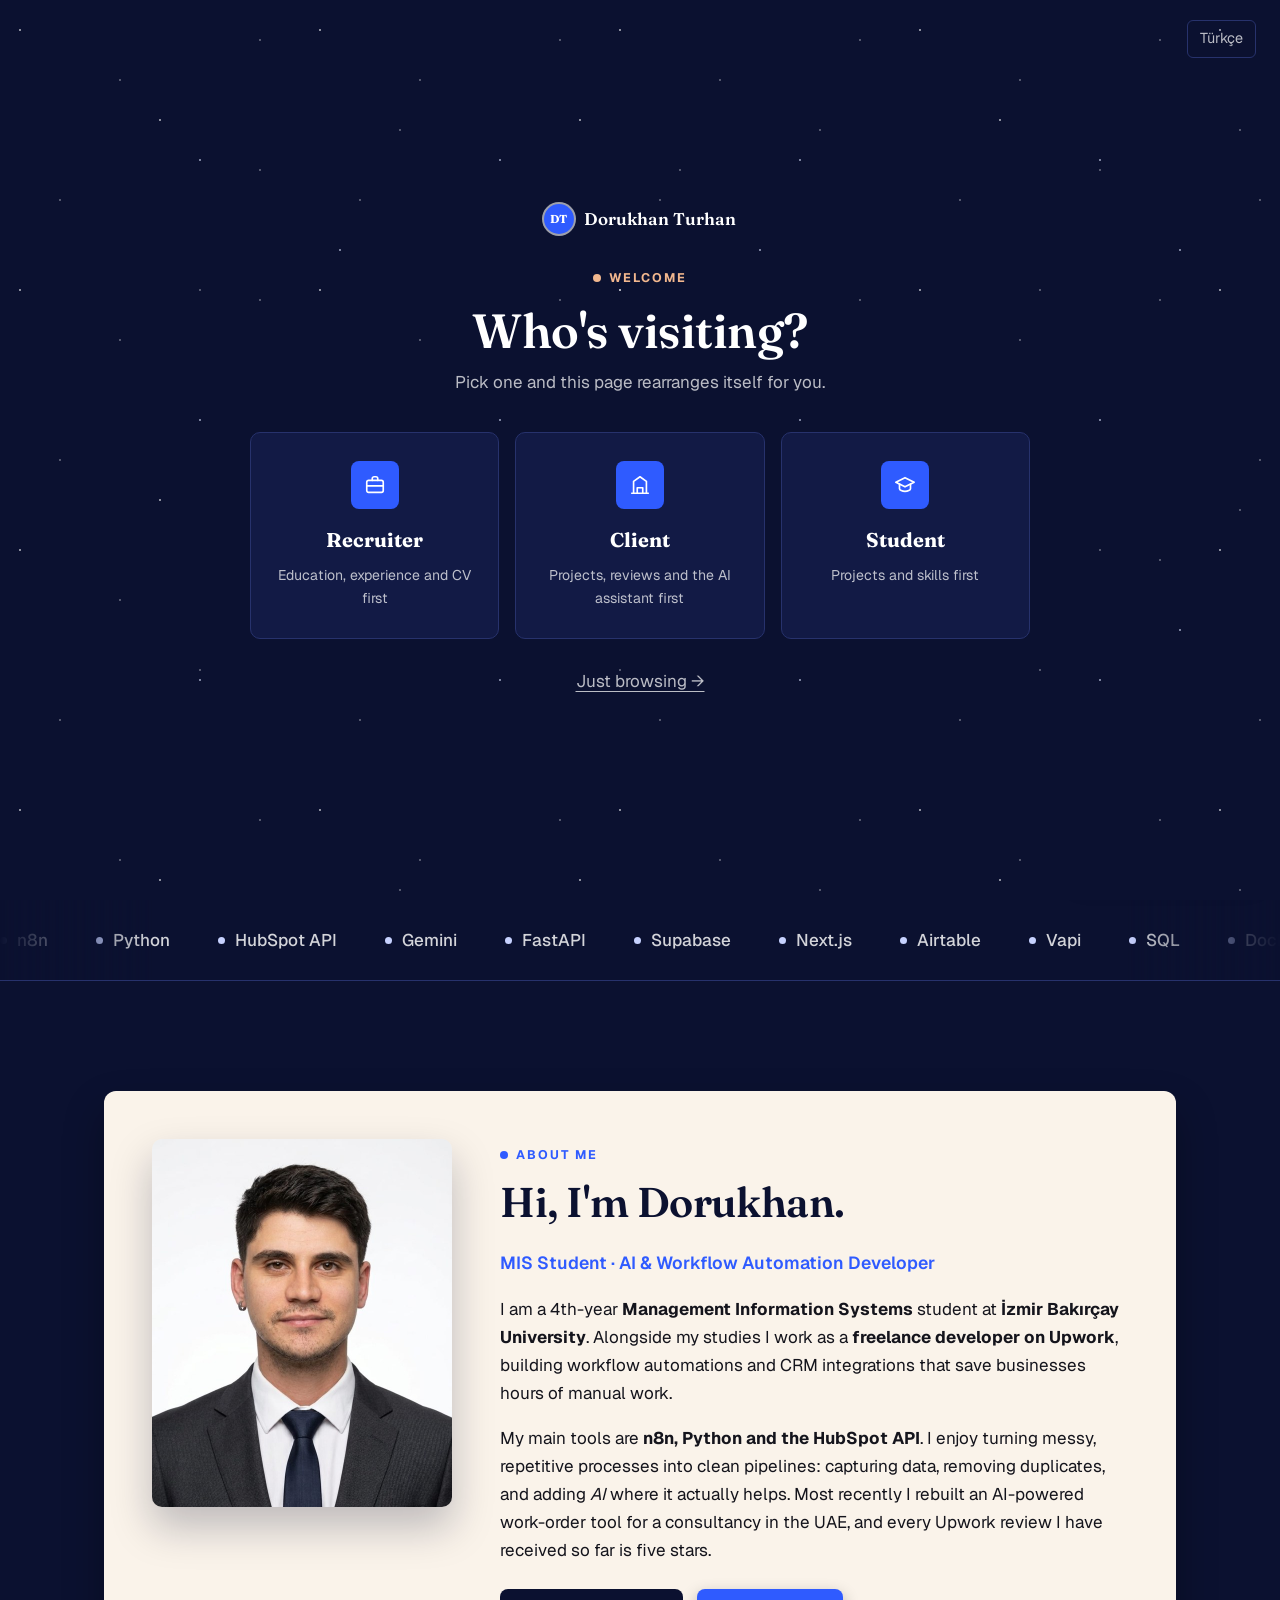
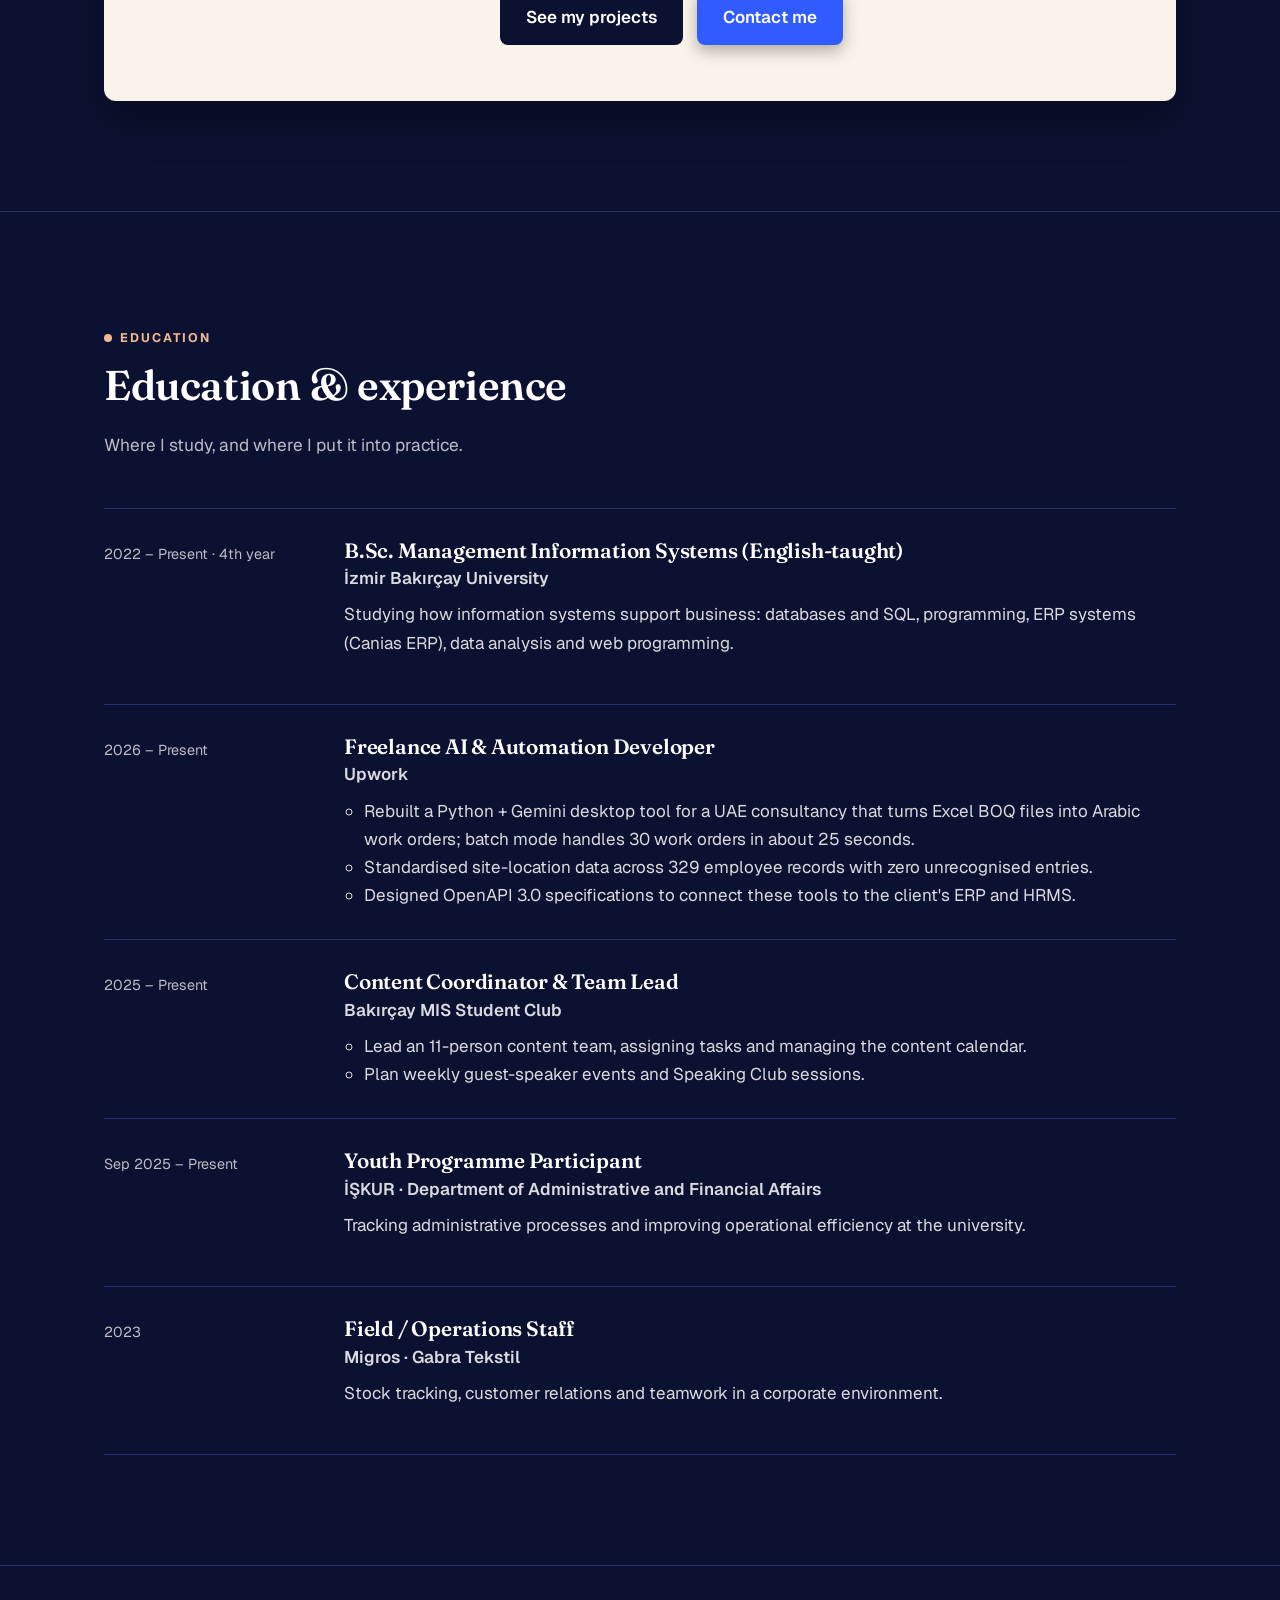
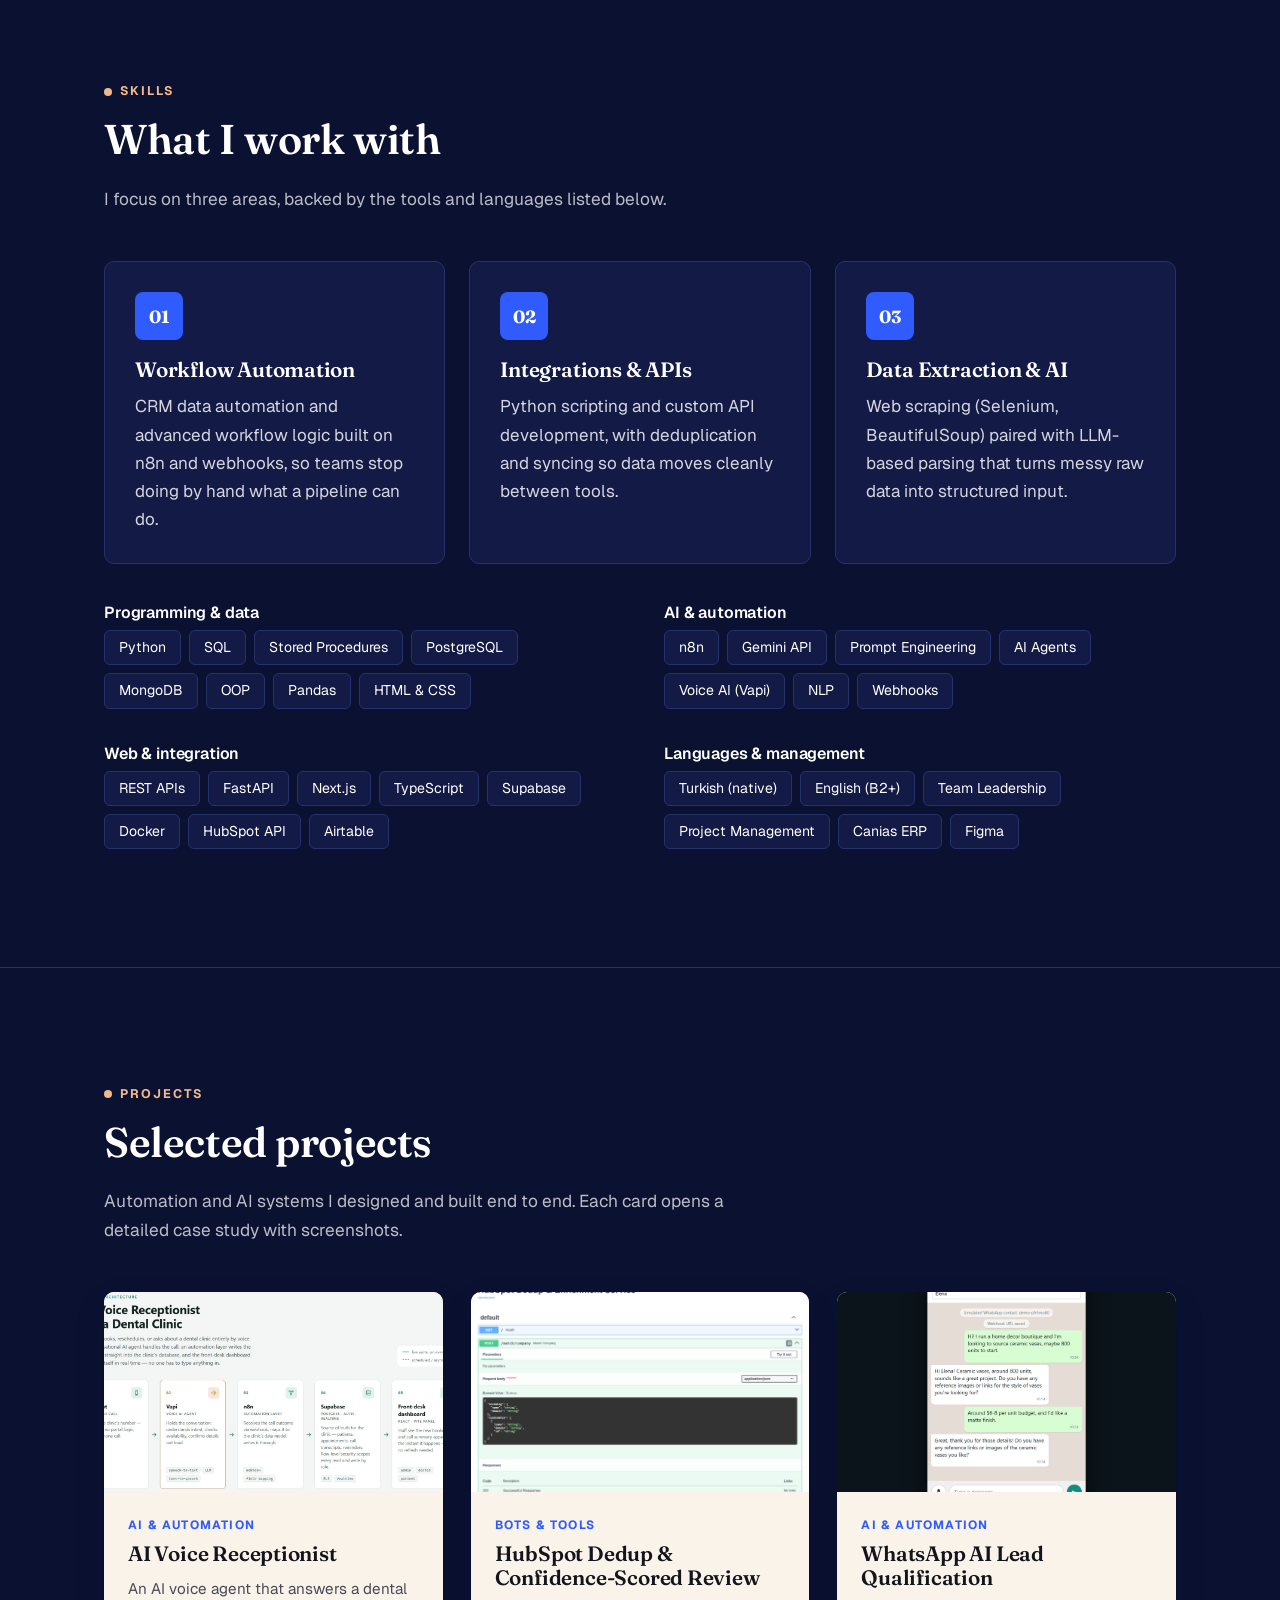
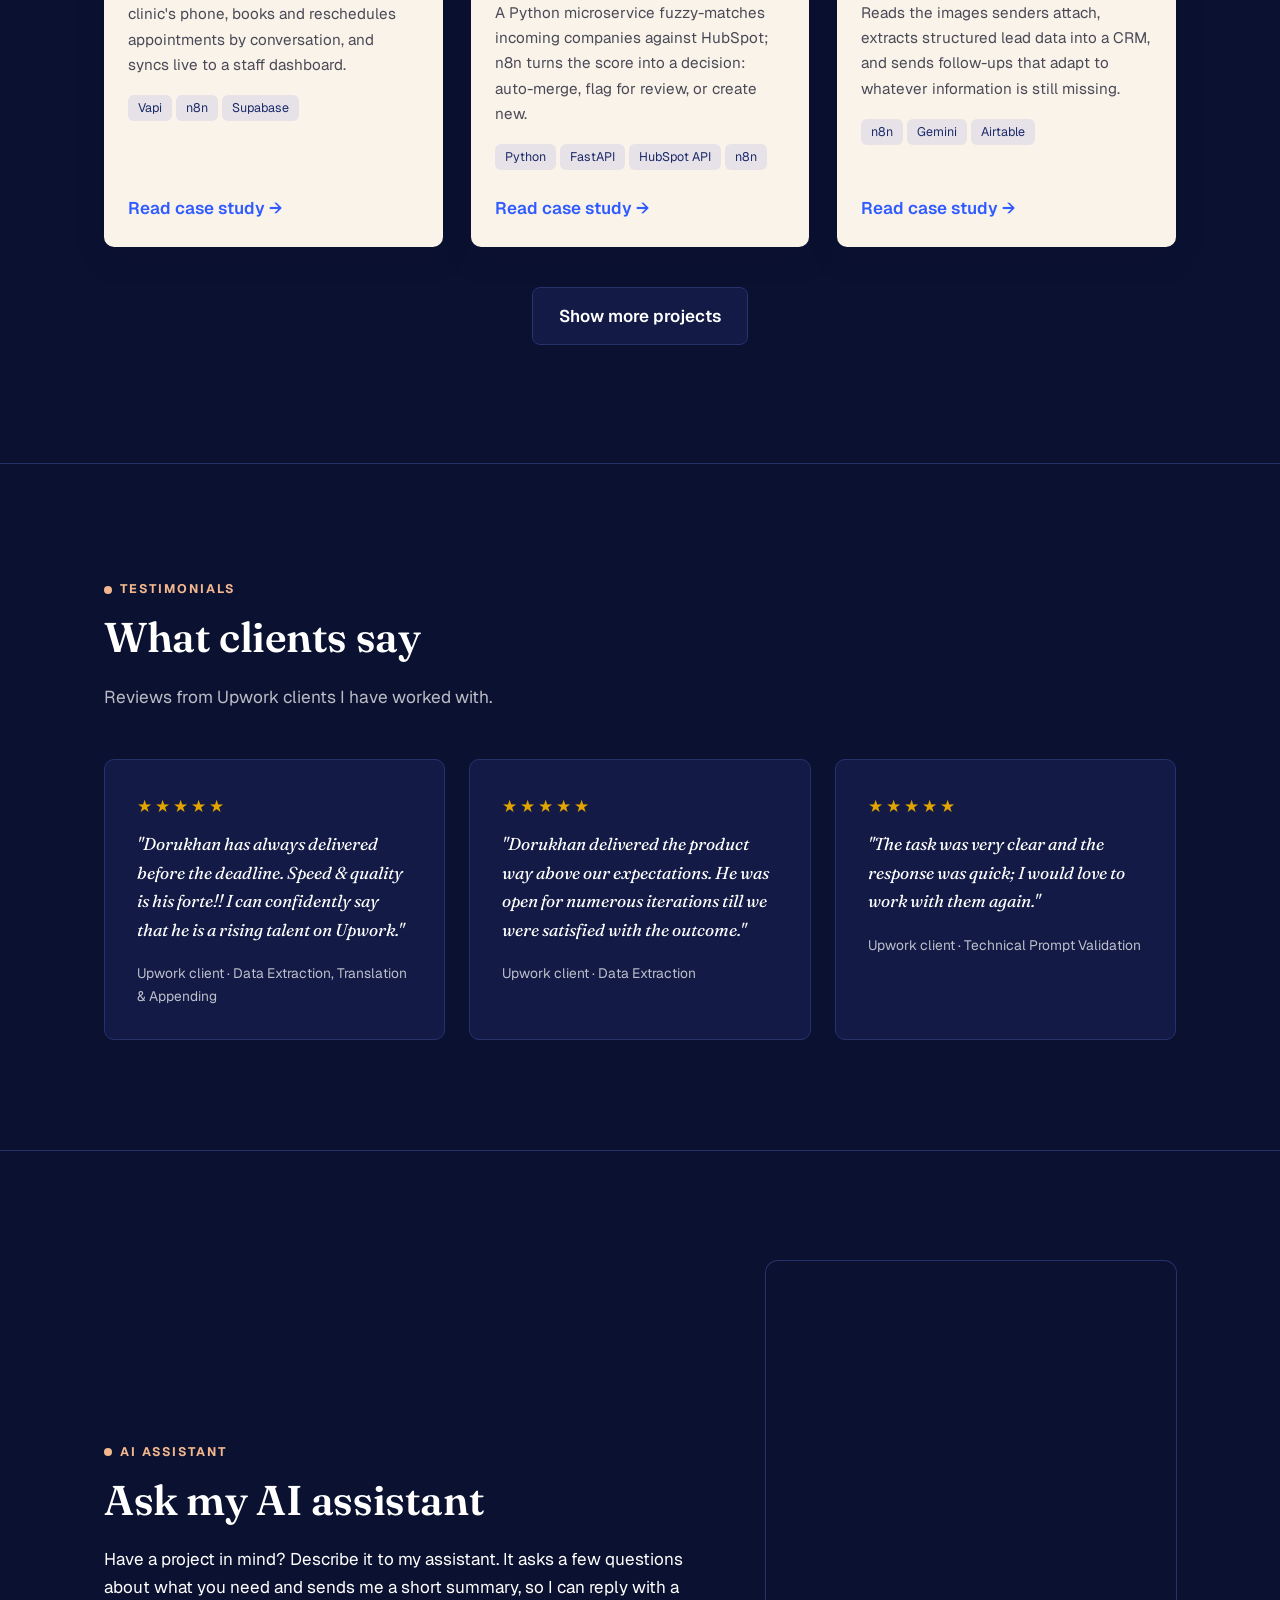
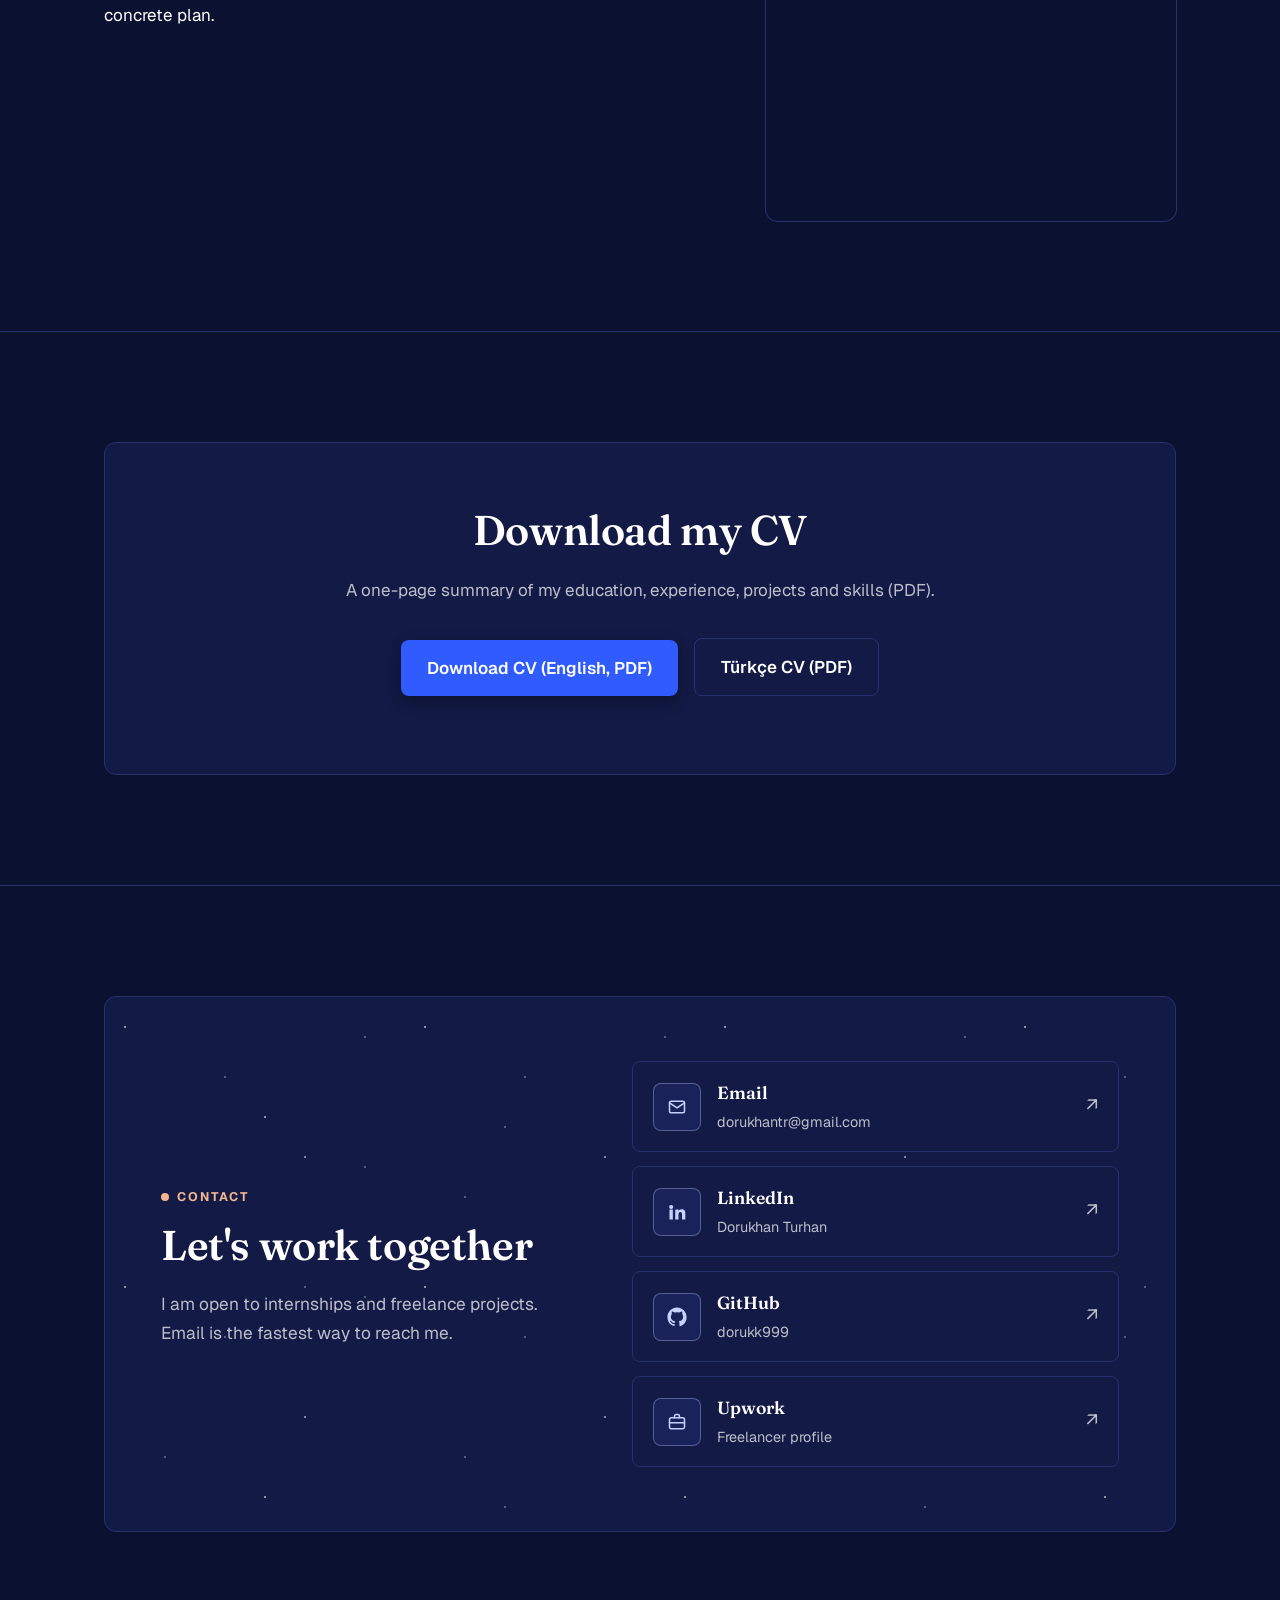
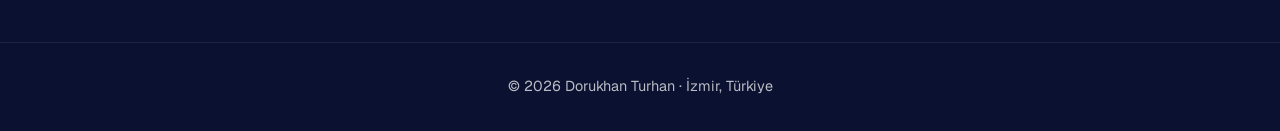
==== commit 7c363cef: "About: replace club sentence with recent client work" ====
--- a/index.html
+++ b/index.html
@@ -8,13 +8,11 @@
   <link rel="preconnect" href="https://fonts.googleapis.com">
   <link rel="preconnect" href="https://fonts.gstatic.com" crossorigin>
   <link href="https://fonts.googleapis.com/css2?family=Fraunces:ital,opsz,wght@0,9..144,400..700;1,9..144,400..700&amp;family=Geist:wght@400;500;600;700&amp;display=swap" rel="stylesheet">
-  <link rel="stylesheet" href="styles.css?v=20261112220352">
+  <link rel="stylesheet" href="styles.css?v=">
 </head>
 <body>
 
-  <!-- GATE:START (generated by persona.py) -->
-  <!-- Welcome screen: shown on load. Its buttons are labels for the radio
-       buttons in the hero, so choosing one personalises the page and closes it. -->
+  <!-- Karşılama ekranı -->
   <div class="gate" role="dialog" aria-modal="true" aria-labelledby="gate-title">
     <div class="stars"></div>
     <a href="tr.html" class="gate-lang" lang="tr">Türkçe</a>
@@ -43,11 +41,10 @@
       <label for="v-skip" class="gate-skip-link">Just browsing →</label>
     </div>
   </div>
-  <!-- GATE:END -->
 
   <div id="progress"></div>
 
-  <!-- ===== Floating navigation ===== -->
+  <!-- Menü -->
   <header class="site-header">
     <nav class="nav">
       <a href="#top" class="brand"><span class="brand-mark">DT</span>Dorukhan</a>
@@ -71,13 +68,12 @@
 
   <main>
 
-    <!-- ===== Hero ===== -->
+    <!-- Giriş bölümü -->
     <section id="top" class="hero">
       <div class="stars"></div>
       <div class="container hero-content">
         <h1 class="typing typing-title v-default" aria-label="I build automation that saves hours, not headaches."><span aria-hidden="true"><span style="--i:0">I</span><span style="--i:1"> </span><span style="--i:2">b</span><span style="--i:3">u</span><span style="--i:4">i</span><span style="--i:5">l</span><span style="--i:6">d</span><span style="--i:7"> </span><span style="--i:8">a</span><span style="--i:9">u</span><span style="--i:10">t</span><span style="--i:11">o</span><span style="--i:12">m</span><span style="--i:13">a</span><span style="--i:14">t</span><span style="--i:15">i</span><span style="--i:16">o</span><span style="--i:17">n</span><span style="--i:18"> </span><span style="--i:19">t</span><span style="--i:20">h</span><span style="--i:21">a</span><span style="--i:22">t</span><span style="--i:23"> </span><span style="--i:24">s</span><span style="--i:25">a</span><span style="--i:26">v</span><span style="--i:27">e</span><span style="--i:28">s</span><span style="--i:29"> </span><span class="gradient-text"><span style="--i:30">h</span><span style="--i:31">o</span><span style="--i:32">u</span><span style="--i:33">r</span><span style="--i:34">s</span><span style="--i:35">,</span><span style="--i:36"> </span><span style="--i:37">n</span><span style="--i:38">o</span><span style="--i:39">t</span><span style="--i:40"> </span><span style="--i:41">h</span><span style="--i:42">e</span><span style="--i:43">a</span><span style="--i:44">d</span><span style="--i:45">a</span><span style="--i:46">c</span><span style="--i:47">h</span><span style="--i:48">e</span><span style="--i:49">s</span><span style="--i:50">.</span></span></span></h1>
         <p class="hero-sub typing typing-sub v-default" aria-label="Dorukhan Turhan: MIS student at İzmir Bakırçay University and freelance AI &amp; workflow automation developer working with n8n, Python and CRM APIs."><span aria-hidden="true"><span style="--i:0">D</span><span style="--i:1">o</span><span style="--i:2">r</span><span style="--i:3">u</span><span style="--i:4">k</span><span style="--i:5">h</span><span style="--i:6">a</span><span style="--i:7">n</span><span style="--i:8"> </span><span style="--i:9">T</span><span style="--i:10">u</span><span style="--i:11">r</span><span style="--i:12">h</span><span style="--i:13">a</span><span style="--i:14">n</span><span style="--i:15">:</span><span style="--i:16"> </span><span style="--i:17">M</span><span style="--i:18">I</span><span style="--i:19">S</span><span style="--i:20"> </span><span style="--i:21">s</span><span style="--i:22">t</span><span style="--i:23">u</span><span style="--i:24">d</span><span style="--i:25">e</span><span style="--i:26">n</span><span style="--i:27">t</span><span style="--i:28"> </span><span style="--i:29">a</span><span style="--i:30">t</span><span style="--i:31"> </span><span style="--i:32">İ</span><span style="--i:33">z</span><span style="--i:34">m</span><span style="--i:35">i</span><span style="--i:36">r</span><span style="--i:37"> </span><span style="--i:38">B</span><span style="--i:39">a</span><span style="--i:40">k</span><span style="--i:41">ı</span><span style="--i:42">r</span><span style="--i:43">ç</span><span style="--i:44">a</span><span style="--i:45">y</span><span style="--i:46"> </span><span style="--i:47">U</span><span style="--i:48">n</span><span style="--i:49">i</span><span style="--i:50">v</span><span style="--i:51">e</span><span style="--i:52">r</span><span style="--i:53">s</span><span style="--i:54">i</span><span style="--i:55">t</span><span style="--i:56">y</span><span style="--i:57"> </span><span style="--i:58">a</span><span style="--i:59">n</span><span style="--i:60">d</span><span style="--i:61"> </span><span style="--i:62">f</span><span style="--i:63">r</span><span style="--i:64">e</span><span style="--i:65">e</span><span style="--i:66">l</span><span style="--i:67">a</span><span style="--i:68">n</span><span style="--i:69">c</span><span style="--i:70">e</span><span style="--i:71"> </span><span style="--i:72">A</span><span style="--i:73">I</span><span style="--i:74"> </span><span style="--i:75">&amp;</span><span style="--i:76"> </span><span style="--i:77">w</span><span style="--i:78">o</span><span style="--i:79">r</span><span style="--i:80">k</span><span style="--i:81">f</span><span style="--i:82">l</span><span style="--i:83">o</span><span style="--i:84">w</span><span style="--i:85"> </span><span style="--i:86">a</span><span style="--i:87">u</span><span style="--i:88">t</span><span style="--i:89">o</span><span style="--i:90">m</span><span style="--i:91">a</span><span style="--i:92">t</span><span style="--i:93">i</span><span style="--i:94">o</span><span style="--i:95">n</span><span style="--i:96"> </span><span style="--i:97">d</span><span style="--i:98">e</span><span style="--i:99">v</span><span style="--i:100">e</span><span style="--i:101">l</span><span style="--i:102">o</span><span style="--i:103">p</span><span style="--i:104">e</span><span style="--i:105">r</span><span style="--i:106"> </span><span style="--i:107">w</span><span style="--i:108">o</span><span style="--i:109">r</span><span style="--i:110">k</span><span style="--i:111">i</span><span style="--i:112">n</span><span style="--i:113">g</span><span style="--i:114"> </span><span style="--i:115">w</span><span style="--i:116">i</span><span style="--i:117">t</span><span style="--i:118">h</span><span style="--i:119"> </span><span style="--i:120">n</span><span style="--i:121">8</span><span style="--i:122">n</span><span style="--i:123">,</span><span style="--i:124"> </span><span style="--i:125">P</span><span style="--i:126">y</span><span style="--i:127">t</span><span style="--i:128">h</span><span style="--i:129">o</span><span style="--i:130">n</span><span style="--i:131"> </span><span style="--i:132">a</span><span style="--i:133">n</span><span style="--i:134">d</span><span style="--i:135"> </span><span style="--i:136">C</span><span style="--i:137">R</span><span style="--i:138">M</span><span style="--i:139"> </span><span style="--i:140">A</span><span style="--i:141">P</span><span style="--i:142">I</span><span style="--i:143">s</span><span style="--i:144">.</span></span></p>
-        <!-- PERSONA:START (generated by persona.py) -->
         <p class="hero-title v-alt v-recruiter" role="heading" aria-level="1">An internship candidate who <span class="gradient-text">ships real automation.</span></p>
         <p class="hero-sub v-alt v-recruiter">4th-year MIS student at İzmir Bakırçay University with real freelance experience: AI tools and CRM automations delivered to international clients.</p>
         <p class="hero-title v-alt v-client" role="heading" aria-level="1">Automation that gives your team <span class="gradient-text">hours back every week.</span></p>
@@ -100,11 +96,7 @@
           <a href="#projects" class="btn btn-primary">See my projects</a>
           <a href="https://github.com/dorukk999" class="btn btn-ghost" target="_blank" rel="noopener">My GitHub</a>
         </div>
-        <!-- The visitor-type radio buttons. They are invisible: the welcome
-             screen's options are their labels. CSS :has() checks which one is
-             selected and changes the whole page.
-             v-all = nothing chosen yet, v-skip = "just browsing",
-             v-change = "Change" (opens the welcome screen again) -->
+        <!-- Ziyaretçi seçimi -->
         <div class="persona-radios">
           <input type="radio" name="visitor" id="v-all" class="persona-radio" checked>
           <input type="radio" name="visitor" id="v-skip" class="gate-skip">
@@ -113,15 +105,14 @@
           <input type="radio" name="visitor" id="v-client" class="persona-radio">
           <input type="radio" name="visitor" id="v-student" class="persona-radio">
         </div>
-        <!-- after a choice: a short note with a link to change it -->
+        <!-- Seçim sonrası not -->
         <p class="persona-note v-alt v-recruiter">✓ Personalised for recruiters: education and CV come first · <label for="v-change">Change</label></p>
         <p class="persona-note v-alt v-client">✓ Personalised for clients: projects and reviews come first · <label for="v-change">Change</label></p>
         <p class="persona-note v-alt v-student">✓ Personalised for students: projects and skills come first · <label for="v-change">Change</label></p>
-        <!-- PERSONA:END -->
-      </div>
-    </section>
-
-    <!-- ===== Technology strip (the list is repeated so the loop is seamless) ===== -->
+      </div>
+    </section>
+
+    <!-- Teknoloji şeridi -->
     <div class="marquee">
       <ul class="marquee-track">
         <li>n8n</li><li>Python</li><li>HubSpot API</li><li>Gemini</li><li>FastAPI</li><li>Supabase</li>
@@ -133,7 +124,7 @@
       </ul>
     </div>
 
-    <!-- ===== About me ===== -->
+    <!-- Hakkımda -->
     <section id="about" class="section">
       <div class="container">
         <div class="about-card reveal">
@@ -151,7 +142,7 @@
             <p>
               My main tools are <strong>n8n, Python and the HubSpot API</strong>. I enjoy turning messy,
               repetitive processes into clean pipelines: capturing data, removing duplicates, and adding
-              <em>AI</em> where it actually helps. I also lead an 11-person content team at our university's MIS club.
+              <em>AI</em> where it actually helps. Most recently I rebuilt an AI-powered work-order tool for a consultancy in the UAE, and every Upwork review I have received so far is five stars.
             </p>
             <a href="#projects" class="btn btn-dark">See my projects</a>
             <a href="#contact" class="btn btn-primary">Contact me</a>
@@ -160,7 +151,7 @@
       </div>
     </section>
 
-    <!-- ===== Education ===== -->
+    <!-- Eğitim ve deneyim -->
     <section id="education" class="section on-dark">
       <div class="container">
         <span class="eyebrow">Education</span>
@@ -212,7 +203,7 @@
       </div>
     </section>
 
-    <!-- ===== Skills ===== -->
+    <!-- Yetkinlikler -->
     <section id="skills" class="section on-dark">
       <div class="container">
         <span class="eyebrow">Skills</span>
@@ -270,7 +261,7 @@
       </div>
     </section>
 
-    <!-- ===== Projects ===== -->
+    <!-- Projeler -->
     <section id="projects" class="section">
       <div class="container">
         <div class="on-dark">
@@ -279,7 +270,7 @@
           <p class="section-intro">Automation and AI systems I designed and built end to end. Each card opens a detailed case study with screenshots.</p>
         </div>
 
-        <!-- Hidden checkbox: when it is checked, CSS shows the cards after the 4th -->
+        <!-- Daha fazla göster -->
         <input type="checkbox" id="more-projects" class="more-toggle">
         <div class="project-grid">
           <article class="project-card reveal">
@@ -354,7 +345,7 @@
       </div>
     </section>
 
-    <!-- ===== Testimonials ===== -->
+    <!-- Referanslar -->
     <section id="testimonials" class="section on-dark">
       <div class="container">
         <span class="eyebrow">Testimonials</span>
@@ -380,7 +371,7 @@
       </div>
     </section>
 
-    <!-- ===== AI assistant (embedded with an iframe) ===== -->
+    <!-- AI asistan -->
     <section id="assistant" class="section on-dark">
       <div class="container assistant-layout">
         <div>
@@ -393,7 +384,7 @@
       </div>
     </section>
 
-    <!-- ===== Download CV ===== -->
+    <!-- CV indir -->
     <section id="cv" class="section">
       <div class="container">
         <div class="cv-box reveal">
@@ -405,7 +396,7 @@
       </div>
     </section>
 
-    <!-- ===== Contact ===== -->
+    <!-- İletişim -->
     <section id="contact" class="section">
       <div class="container">
         <div class="contact-panel on-dark reveal">
--- a/styles.css
+++ b/styles.css
@@ -1,1409 +1,737 @@
-/* =========================================================
-   Dorukhan Turhan — personal website
-   One stylesheet shared by every page (index, tr, projects/*).
-   No JavaScript: every effect below is pure CSS.
-   ========================================================= */
-
-/* ---------- 1. Design tokens (CSS variables) ----------
-   Colours, fonts and sizes are defined once and reused with var(--name).
-   The page background stays in night-sky tones (navy and blue); coral is only
-   a small accent colour and cream is used for light cards. */
+/* Dorukhan Turhan - kişisel web sitesi */
+
+/* 1. Renkler ve yazı tipleri */
 :root {
-  --night: #0b1130;
-  --night-soft: #1c2b6b;
-  --coral: #f2b78e;
-  --cream: #faf3ea;
-  --ink: #14141c;
-  --ink-soft: #4a4a57;
-  --accent: #2f5bff;
-  --white-70: rgba(255, 255, 255, 0.72);
-  --surface: #121a45;      /* cards and panels on the navy page */
-  --surface-2: #19235a;    /* hover / inner tiles */
-  --border: #27326c;       /* one border colour for everything */
-  --radius: 10px;
-  --max-width: 1120px;
-  --font-body: "Geist", "Inter", "Segoe UI", Arial, sans-serif;
-  --font-display: "Fraunces", Georgia, serif;
-}
-
-/* ---------- 2. Base styles ---------- */
-* {
-  box-sizing: border-box; /* width includes padding and border */
-}
-
-html {
-  scroll-behavior: smooth;   /* menu links glide to their section */
-  scroll-padding-top: 96px;  /* keeps section titles below the floating menu */
-}
-
-body {
-  margin: 0;
-  font-family: var(--font-body);
-  font-size: 17px;
-  line-height: 1.65;
-  color: var(--ink);
-  background: var(--night);
-}
-
-h1, h2, h3 {
-  font-family: var(--font-display);
-  font-weight: 600;
-  line-height: 1.15;
-  margin: 0 0 0.5em;
-  letter-spacing: -0.01em;
-}
-
+    --night: #0b1130;
+    --night-soft: #1c2b6b;
+    --coral: #f2b78e;
+    --cream: #faf3ea;
+    --ink: #14141c;
+    --ink-soft: #4a4a57;
+    --accent: #2f5bff;
+    --white-70: rgba(255, 255, 255, 0.72);
+    --surface: #121a45;
+    --surface-2: #19235a;
+    --border: #27326c;
+    --radius: 10px;
+    --max-width: 1120px;
+    --font-body: "Geist", "Inter", "Segoe UI", Arial, sans-serif;
+    --font-display: "Fraunces", Georgia, serif;
+}
+
+/* 2. Genel */
+* { box-sizing: border-box; }
+html { scroll-behavior: smooth; scroll-padding-top: 96px; }
+body { margin: 0; font-family: var(--font-body); font-size: 17px; line-height: 1.65; color: var(--ink); background: var(--night); }
+h1, h2, h3 { font-family: var(--font-display); font-weight: 600; line-height: 1.15; margin: 0 0 0.5em; letter-spacing: -0.01em; }
 h2 { font-size: 2.6rem; }
 h3 { font-size: 1.3rem; }
-
 p { margin: 0 0 1em; }
-
 a { color: var(--accent); }
-
-img {
-  max-width: 100%;  /* images never overflow their container */
-  display: block;
-}
-
-/* Centres content and limits line length on wide screens */
-.container {
-  max-width: var(--max-width);
-  margin: 0 auto;
-  padding: 0 24px;
-}
-
-/* ---------- 3. Floating "pill" navigation ----------
-   The header is fixed; the nav inside it is a rounded, frosted-glass bar.
-   backdrop-filter blurs whatever is scrolling behind it. */
-.site-header {
-  position: fixed;
-  top: 16px;
-  left: 0;
-  right: 0;
-  z-index: 20;
-  padding: 0 16px;
-}
+img { max-width: 100%; display: block; }
+
+/* Listeler */
+.nav-links,
+.timeline,
+.chips,
+.marquee-track,
+.contact-list { list-style: none; margin: 0; padding: 0; }
+
+/* Ortalanmış içerik kutusu */
+.container { max-width: var(--max-width); margin: 0 auto; padding: 0 24px; }
+
+/* 3. Üst menü */
+.site-header { position: fixed; top: 16px; left: 0; right: 0; z-index: 20; padding: 0 16px; }
 
 .nav {
-  max-width: 900px;
-  margin: 0 auto;
-  display: flex;
-  align-items: center;
-  justify-content: space-between;
-  gap: 8px;
-  padding: 8px 8px 8px 14px;
-  background: rgba(255, 255, 255, 0.55);
-  border: 1px solid rgba(255, 255, 255, 0.4);
-  border-radius: 999px;
-  box-shadow: 0 10px 30px rgba(11, 17, 48, 0.18);
-  backdrop-filter: blur(16px) saturate(160%);
-}
-
-.brand {
-  display: flex;
-  align-items: center;
-  gap: 10px;
-  font-family: var(--font-display);
-  font-weight: 600;
-  color: var(--ink);
-  text-decoration: none;
-  white-space: nowrap;
-}
-
-/* Logo: "DT" initials in a solid blue circle */
+    max-width: 900px;
+    margin: 0 auto;
+    display: flex;
+    align-items: center;
+    justify-content: space-between;
+    gap: 8px;
+    padding: 8px 8px 8px 14px;
+    background: rgba(255, 255, 255, 0.55);
+    border: 1px solid rgba(255, 255, 255, 0.4);
+    border-radius: 999px;
+    box-shadow: 0 10px 30px rgba(11, 17, 48, 0.18);
+    backdrop-filter: blur(16px) saturate(160%);
+}
+
+.brand { display: flex; align-items: center; gap: 10px; font-family: var(--font-display); font-weight: 600; color: var(--ink); text-decoration: none; white-space: nowrap; }
+
+/* Logo */
 .brand-mark {
-  display: inline-flex;
-  align-items: center;
-  justify-content: center;
-  width: 30px;
-  height: 30px;
-  border-radius: 50%;
-  background: var(--accent);
-  color: #fff;
-  font-family: var(--font-display);
-  font-size: 0.72rem;
-  font-weight: 700;
-  letter-spacing: 0.03em;
-  box-shadow: 0 0 0 2px rgba(255, 255, 255, 0.6);
-}
-
-.nav-links {
-  display: flex;
-  align-items: center;
-  gap: 2px;
-  list-style: none;
-  margin: 0;
-  padding: 0;
-}
+    display: inline-flex;
+    align-items: center;
+    justify-content: center;
+    width: 30px;
+    height: 30px;
+    border-radius: 50%;
+    background: var(--accent);
+    color: #fff;
+    font-family: var(--font-display);
+    font-size: 0.72rem;
+    font-weight: 700;
+    letter-spacing: 0.03em;
+    box-shadow: 0 0 0 2px rgba(255, 255, 255, 0.6);
+}
+
+.nav-links { display: flex; align-items: center; gap: 2px; }
 
 .nav-links a {
-  display: block;
-  padding: 6px 12px;
-  border-radius: 999px;
-  color: var(--ink-soft);
-  text-decoration: none;
-  font-size: 0.92rem;
-  white-space: nowrap;
-  transition: background-color 0.2s, color 0.2s;
-}
-
-.nav-links a:hover {
-  background: rgba(255, 255, 255, 0.75);
-  color: var(--ink);
-}
-
-.nav-actions {
-  display: flex;
-  align-items: center;
-  gap: 6px;
-}
-
-/* EN / TR switch: the current language is a highlighted <span>,
-   the other one is a normal link to the translated page */
-.lang-toggle {
-  display: flex;
-  padding: 3px;
-  border-radius: 999px;
-  background: rgba(20, 20, 28, 0.07);
-  font-size: 0.78rem;
-  font-weight: 600;
-}
+    display: block;
+    padding: 6px 12px;
+    border-radius: 999px;
+    color: var(--ink-soft);
+    text-decoration: none;
+    font-size: 0.92rem;
+    white-space: nowrap;
+    transition: background-color 0.2s, color 0.2s;
+}
+
+.nav-links a:hover { background: rgba(255, 255, 255, 0.75); color: var(--ink); }
+.nav-actions { display: flex; align-items: center; gap: 6px; }
+
+/* Dil seçimi (EN / TR) */
+.lang-toggle { display: flex; padding: 3px; border-radius: 999px; background: rgba(20, 20, 28, 0.07); font-size: 0.78rem; font-weight: 600; }
 
 .lang-toggle span,
-.lang-toggle a {
-  padding: 3px 9px;
-  border-radius: 999px;
-  color: var(--ink-soft);
-  text-decoration: none;
-}
-
-.lang-toggle .active {
-  background: #fff;
-  color: var(--ink);
-  box-shadow: 0 1px 3px rgba(0, 0, 0, 0.12);
-}
+.lang-toggle a { padding: 3px 9px; border-radius: 999px; color: var(--ink-soft); text-decoration: none; }
+.lang-toggle .active { background: #fff; color: var(--ink); box-shadow: 0 1px 3px rgba(0, 0, 0, 0.12); }
 
 .nav-cta {
-  padding: 8px 16px;
-  border-radius: 8px;
-  background: var(--accent);
-  color: #fff;
-  font-size: 0.9rem;
-  font-weight: 600;
-  text-decoration: none;
-  white-space: nowrap;
-  transition: background-color 0.2s, box-shadow 0.2s;
+    padding: 8px 16px;
+    border-radius: 8px;
+    background: var(--accent);
+    color: #fff;
+    font-size: 0.9rem;
+    font-weight: 600;
+    text-decoration: none;
+    white-space: nowrap;
+    transition: background-color 0.2s, box-shadow 0.2s;
 }
 
 .nav-cta:hover { background: #1f47e0; }
 
-/* Thin bar at the very top that fills as you scroll (see section 14) */
+/* İlerleme çubuğu */
 #progress {
-  position: fixed;
-  top: 0;
-  left: 0;
-  right: 0;
-  height: 3px;
-  background: var(--accent);
-  transform-origin: left;
-  transform: scaleX(0);
-  z-index: 30;
-}
-
-/* ---------- 4. Buttons ---------- */
+    position: fixed;
+    top: 0;
+    left: 0;
+    right: 0;
+    height: 3px;
+    background: var(--accent);
+    transform-origin: left;
+    transform: scaleX(0);
+    z-index: 30;
+}
+
+/* 4. Butonlar */
 .btn {
-  display: inline-block;
-  overflow: hidden; /* also sets how buttons line up with the text around them */
-  padding: 14px 26px;
-  border-radius: 8px;
-  font-weight: 600;
-  text-decoration: none;
-  transition: transform 0.25s, box-shadow 0.25s, background-color 0.25s;
+    display: inline-block;
+    overflow: hidden;
+    padding: 14px 26px;
+    border-radius: 8px;
+    font-weight: 600;
+    text-decoration: none;
+    transition: transform 0.25s, box-shadow 0.25s, background-color 0.25s;
 }
 
 .btn:hover { transform: translateY(-3px); }
-
-.btn-primary {
-  background: var(--accent);
-  color: #fff;
-  box-shadow: 0 6px 16px rgba(0, 0, 0, 0.3);
-}
-
-.btn-primary:hover {
-  background: #1f47e0;
-  box-shadow: 0 10px 22px rgba(0, 0, 0, 0.35);
-}
-
-.btn-ghost {
-  color: #fff;
-  border: 1px solid var(--border);
-  background: var(--surface);
-}
-
-.btn-dark {
-  background: var(--night);
-  color: #fff;
-}
-
-/* ---------- 5. Sections ----------
-   The whole page sits on one flat navy colour; a thin line separates
-   the sections instead of colour gradients. */
-.section {
-  position: relative;
-  padding: 110px 0;
-  border-top: 1px solid var(--border);
-}
-
-
-/* Sections on the dark part of the page use light text */
+.btn-primary { background: var(--accent); color: #fff; box-shadow: 0 6px 16px rgba(0, 0, 0, 0.3); }
+.btn-primary:hover { background: #1f47e0; box-shadow: 0 10px 22px rgba(0, 0, 0, 0.35); }
+.btn-ghost { color: #fff; border: 1px solid var(--border); background: var(--surface); }
+.btn-dark { background: var(--night); color: #fff; }
+
+/* 5. Bölümler */
+.section { position: relative; padding: 110px 0; border-top: 1px solid var(--border); }
+
+
+/* Koyu bölümler */
 .on-dark { color: #fff; }
-
 .on-dark .section-intro { color: var(--white-70); }
 
 .eyebrow {
-  display: inline-flex;
-  align-items: center;
-  gap: 8px;
-  font-size: 0.78rem;
-  font-weight: 700;
-  letter-spacing: 0.16em;
-  text-transform: uppercase;
-  color: var(--accent);
-  margin-bottom: 14px;
-}
-
-/* Small dot before every section label */
-.eyebrow::before {
-  content: "";
-  width: 8px;
-  height: 8px;
-  border-radius: 50%;
-  background: currentColor;
-}
-
+    display: inline-flex;
+    align-items: center;
+    gap: 8px;
+    font-size: 0.78rem;
+    font-weight: 700;
+    letter-spacing: 0.16em;
+    text-transform: uppercase;
+    color: var(--accent);
+    margin-bottom: 14px;
+}
+
+/* Bölüm etiketi */
+.eyebrow::before { content: ""; width: 8px; height: 8px; border-radius: 50%; background: currentColor; }
 .on-dark .eyebrow { color: var(--coral); }
-
-.section-intro {
-  max-width: 640px;
-  color: var(--ink-soft);
-  font-size: 1.08rem;
-  margin-bottom: 48px;
-}
-
-/* ---------- 6. Hero (night sky) ---------- */
+.section-intro { max-width: 640px; color: var(--ink-soft); font-size: 1.08rem; margin-bottom: 48px; }
+
+/* 6. Giriş bölümü */
 .hero {
-  position: relative;
-  min-height: 100vh;
-  display: flex;
-  align-items: center;
-  overflow: hidden;
-  background: var(--night);
-  color: #fff;
-  text-align: center;
-  padding: 140px 0 100px;
-}
-
-/* Two star layers made of tiny radial gradients repeated across the sky.
-   They fade in and out at different speeds, so the stars twinkle. */
+    position: relative;
+    min-height: 100vh;
+    display: flex;
+    align-items: center;
+    overflow: hidden;
+    background: var(--night);
+    color: #fff;
+    text-align: center;
+    padding: 140px 0 100px;
+}
+
+/* Yıldızlar */
 .stars,
 .stars::after {
-  position: absolute;
-  inset: 0;
-  background-image:
-    radial-gradient(1.5px 1.5px at 20px 30px, #fff, transparent),
-    radial-gradient(1px 1px at 120px 80px, #fff, transparent),
-    radial-gradient(1.5px 1.5px at 200px 160px, #dfe6ff, transparent),
-    radial-gradient(1px 1px at 60px 200px, #fff, transparent),
-    radial-gradient(1px 1px at 260px 40px, #fff, transparent);
-  background-size: 300px 260px;
-  animation: twinkle 5s ease-in-out infinite alternate;
-}
-
-.stars::after {
-  content: "";
-  background-size: 420px 380px;
-  background-position: 140px 90px;
-  animation-duration: 3.5s;
-  animation-delay: 1.5s;
-}
-
-.hero-content {
-  position: relative; /* sits above the stars and orbs */
-  max-width: 1040px;
-}
-
-.hero h1 {
-  font-size: 4rem;
-  font-weight: 500;
-  margin: 28px 0 22px;
-}
-
-/* Headline text filled with a moving gradient instead of a flat colour */
+    position: absolute;
+    inset: 0;
+    background-image:
+        radial-gradient(1.5px 1.5px at 20px 30px, #fff, transparent),
+        radial-gradient(1px 1px at 120px 80px, #fff, transparent),
+        radial-gradient(1.5px 1.5px at 200px 160px, #dfe6ff, transparent),
+        radial-gradient(1px 1px at 60px 200px, #fff, transparent),
+        radial-gradient(1px 1px at 260px 40px, #fff, transparent);
+    background-size: 300px 260px;
+    animation: twinkle 5s ease-in-out infinite alternate;
+}
+
+.stars::after { content: ""; background-size: 420px 380px; background-position: 140px 90px; animation-duration: 3.5s; animation-delay: 1.5s; }
+.hero-content { position: relative; max-width: 1040px; }
+.hero h1 { font-size: 4rem; font-weight: 500; margin: 28px 0 22px; }
+
+/* Renk geçişli başlık */
 .gradient-text {
-  background: linear-gradient(90deg, #fff 0%, #c7d2ff 30%, var(--coral) 55%, #fff 80%);
-  background-size: 200% auto;
-  -webkit-background-clip: text;
-  background-clip: text;
-  color: transparent;
-  animation: shimmer 8s linear infinite;
-}
-
-.hero-sub {
-  font-size: 1.2rem;
-  color: var(--white-70);
-  max-width: 640px;
-  margin: 0 auto 36px;
-}
-
+    background: linear-gradient(90deg, #fff 0%, #c7d2ff 30%, var(--coral) 55%, #fff 80%);
+    background-size: 200% auto;
+    -webkit-background-clip: text;
+    background-clip: text;
+    color: transparent;
+    animation: shimmer 8s linear infinite;
+}
+
+.hero-sub { font-size: 1.2rem; color: var(--white-70); max-width: 640px; margin: 0 auto 36px; }
 .hero .btn { margin: 6px; }
 
-/* ---------- Personalisation by visitor type ----------
-   The visitor types are hidden radio buttons; the welcome screen's options
-   are their labels. CSS :has() lets any rule ask "is this radio checked
-   anywhere on the page?", for example body:has(#v-client:checked) — so one
-   click changes the headline, the buttons and the order of sections.
-   Elements with .v-default are shown until a visitor type is picked;
-   elements with .v-alt .v-client (etc.) are shown only for that type. */
-/* invisible controls: the visitor radios and the "show more" checkbox */
+/* 7. Ziyaretçiye göre kişiselleştirme */
+/* Gizli kontroller */
 .persona-radios,
-.more-toggle {
-  position: absolute;
-  opacity: 0;
-  pointer-events: none;
-}
-
-/* "✓ Personalised for clients … · Change" under the buttons */
-.persona-note {
-  margin: 22px 0 0;
-  font-size: 0.9rem;
-  color: var(--white-70);
-}
-
-.persona-note label {
-  color: #c7d2ff;
-  text-decoration: underline;
-  text-underline-offset: 3px;
-  cursor: pointer;
-}
-
+.more-toggle { position: absolute; opacity: 0; pointer-events: none; }
+
+/* Seçim sonrası not */
+.persona-note { margin: 22px 0 0; font-size: 0.9rem; color: var(--white-70); }
+.persona-note label { color: #c7d2ff; text-decoration: underline; text-underline-offset: 3px; cursor: pointer; }
 .persona-note label:hover { color: #fff; }
 
-/* Alternative headline (same look as the typed h1) */
-.hero-title {
-  font-family: var(--font-display);
-  font-size: 4rem;
-  font-weight: 500;
-  line-height: 1.15;
-  margin: 28px 0 22px;
-  color: #fff;
-}
-
-/* ----- Switching content by visitor type ----- */
+/* Alternatif başlık */
+.hero-title { font-family: var(--font-display); font-size: 4rem; font-weight: 500; line-height: 1.15; margin: 28px 0 22px; color: #fff; }
+
+/* Seçime göre içerik */
 .v-alt { display: none; }
-
-/* any visitor type picked → hide the default versions */
 body:has(.persona-radio:not(#v-all):checked) .v-default { display: none; }
 
-/* show the versions for the picked type; they rise in as they appear */
 body:has(#v-recruiter:checked) .v-recruiter,
 body:has(#v-client:checked) .v-client,
-body:has(#v-student:checked) .v-student {
-  display: block;
-  animation: fade-up 0.6s cubic-bezier(0.2, 0.7, 0.2, 1) both;
-}
-
-/* ----- Re-ordering the page -----
-   main is a flex column, so the CSS "order" property can move whole
-   sections up or down without touching the HTML. The
-   page is one flat colour, so sections can move in any order. */
-main {
-  display: flex;
-  flex-direction: column;
-  background: var(--night);
-}
-
+body:has(#v-student:checked) .v-student { display: block; animation: fade-up 0.6s cubic-bezier(0.2, 0.7, 0.2, 1) both; }
+
+/* Bölüm sırası */
+main { display: flex; flex-direction: column; background: var(--night); }
 body:has(.persona-radio:not(#v-all):checked) main > .hero    { order: -2; }
 body:has(.persona-radio:not(#v-all):checked) main > .marquee { order: -1; }
 body:has(.persona-radio:not(#v-all):checked) main > .section { order: 10; }
 body:has(.persona-radio:not(#v-all):checked) main > #cv      { order: 15; }
 body:has(.persona-radio:not(#v-all):checked) main > #contact { order: 20; }
-
 body:has(#v-recruiter:checked) #about     { order: 1; }
 body:has(#v-recruiter:checked) #education { order: 2; }
 body:has(#v-recruiter:checked) #cv        { order: 3; }
-
 body:has(#v-client:checked) #projects     { order: 1; }
 body:has(#v-client:checked) #testimonials { order: 2; }
 body:has(#v-client:checked) #assistant    { order: 3; }
-
 body:has(#v-student:checked) #projects  { order: 1; }
 body:has(#v-student:checked) #skills    { order: 2; }
 body:has(#v-student:checked) #education { order: 3; }
 
-/* "Picked for you" tag on the section labels that moved up.
-   The text comes from a variable so the Turkish page can translate it. */
+/* "Picked for you" etiketi */
 :root { --picked: "Picked for you"; }
-
 :root:lang(tr) { --picked: "Sizin için seçildi"; }
 
 body:has(#v-recruiter:checked) :is(#about, #education) .eyebrow::after,
 body:has(#v-client:checked) :is(#projects, #testimonials, #assistant) .eyebrow::after,
 body:has(#v-student:checked) :is(#projects, #skills, #education) .eyebrow::after {
-  content: var(--picked);
-  margin-left: 6px;
-  padding: 2px 8px;
-  border-radius: 4px;
-  background: var(--accent);
-  color: #fff;
-  font-size: 0.66rem;
-  letter-spacing: 0.08em;
-}
-
-/* ---------- Welcome screen ("Who's visiting?") ----------
-   It covers the page while the starting radio #v-all is still checked.
-   Its option buttons are <label>s for the radios in the hero, so a click
-   both personalises the page and closes the screen ("Just browsing"
-   checks #v-skip, which closes it without personalising).
-   :target is the element named in the URL after #, so a link such as
-   index.html#projects (used by the project pages and the TR/EN switch)
-   skips the welcome screen. */
+    content: var(--picked);
+    margin-left: 6px;
+    padding: 2px 8px;
+    border-radius: 4px;
+    background: var(--accent);
+    color: #fff;
+    font-size: 0.66rem;
+    letter-spacing: 0.08em;
+}
+
+/* 8. Karşılama ekranı */
 .gate {
-  display: none;
-  position: fixed;
-  inset: 0;
-  z-index: 100;
-  align-items: center;
-  justify-content: center;
-  padding: 24px;
-  overflow-y: auto;
-  background: var(--night);
-  color: #fff;
-  animation: type-in 0.4s both;
+    display: none;
+    position: fixed;
+    inset: 0;
+    z-index: 100;
+    align-items: center;
+    justify-content: center;
+    padding: 24px;
+    overflow-y: auto;
+    background: var(--night);
+    color: #fff;
+    animation: type-in 0.4s both;
 }
 
 body:has(#v-all:checked):not(:has(:target)) .gate,
 body:has(#v-change:checked) .gate { display: flex; }
 
-/* while it is open the page behind it can't scroll, and the hero waits:
-   hidden elements don't animate, so the typing effect starts only when
-   the hero appears */
 body:has(#v-all:checked):not(:has(:target)),
 body:has(#v-change:checked) { overflow: hidden; }
 
 body:has(#v-all:checked):not(:has(:target)) .hero-content,
 body:has(#v-change:checked) .hero-content { display: none; }
-
-.gate-box {
-  position: relative; /* above the stars */
-  width: 100%;
-  max-width: 780px;
-  text-align: center;
-}
-
-.gate-brand {
-  display: flex;
-  justify-content: center;
-  align-items: center;
-  gap: 10px;
-  margin: 0 0 28px;
-  font-family: var(--font-display);
-  font-weight: 600;
-}
-
+.gate-box { position: relative; width: 100%; max-width: 780px; text-align: center; }
+.gate-brand { display: flex; justify-content: center; align-items: center; gap: 10px; margin: 0 0 28px; font-family: var(--font-display); font-weight: 600; }
 .gate .eyebrow { color: var(--coral); }
-
-.gate h2 {
-  font-size: 3rem;
-  margin-bottom: 10px;
-}
-
-.gate-sub {
-  color: var(--white-70);
-  margin-bottom: 36px;
-}
-
-.gate-options {
-  display: grid;
-  grid-template-columns: repeat(3, 1fr);
-  gap: 16px;
-}
-
-/* each option rises in a little after the previous one (--n = 0, 1, 2) */
+.gate h2 { font-size: 3rem; margin-bottom: 10px; }
+.gate-sub { color: var(--white-70); margin-bottom: 36px; }
+.gate-options { display: grid; grid-template-columns: repeat(3, 1fr); gap: 16px; }
+
+/* Seçenek kartları */
 .gate-option {
-  display: flex;
-  flex-direction: column;
-  align-items: center;
-  gap: 8px;
-  padding: 28px 18px;
-  background: var(--surface);
-  border: 1px solid var(--border);
-  border-radius: var(--radius);
-  cursor: pointer;
-  transition: border-color 0.2s, background-color 0.2s, transform 0.2s;
-  animation: fade-up 0.6s cubic-bezier(0.2, 0.7, 0.2, 1) calc(0.15s + var(--n) * 0.1s) both;
-}
-
-.gate-option:hover {
-  border-color: var(--accent);
-  background: var(--surface-2);
-  transform: translateY(-3px);
-}
+    display: flex;
+    flex-direction: column;
+    align-items: center;
+    gap: 8px;
+    padding: 28px 18px;
+    background: var(--surface);
+    border: 1px solid var(--border);
+    border-radius: var(--radius);
+    cursor: pointer;
+    transition: border-color 0.2s, background-color 0.2s, transform 0.2s;
+    animation: fade-up 0.6s cubic-bezier(0.2, 0.7, 0.2, 1) calc(0.15s + var(--n) * 0.1s) both;
+}
+
+.gate-option:hover { border-color: var(--accent); background: var(--surface-2); transform: translateY(-3px); }
 
 .gate-icon {
-  display: flex;
-  align-items: center;
-  justify-content: center;
-  width: 48px;
-  height: 48px;
-  margin-bottom: 6px;
-  border-radius: 8px;
-  background: var(--accent);
-  color: #fff;
-}
-
-.gate-icon svg {
-  width: 22px;
-  height: 22px;
-}
-
-.gate-option strong {
-  font-family: var(--font-display);
-  font-size: 1.25rem;
-}
-
-.gate-option span:last-child {
-  font-size: 0.88rem;
-  color: var(--white-70);
-}
-
-.gate-skip-link {
-  display: inline-block;
-  margin-top: 28px;
-  color: var(--white-70);
-  text-decoration: underline;
-  text-underline-offset: 4px;
-  cursor: pointer;
-}
-
+    display: flex;
+    align-items: center;
+    justify-content: center;
+    width: 48px;
+    height: 48px;
+    margin-bottom: 6px;
+    border-radius: 8px;
+    background: var(--accent);
+    color: #fff;
+}
+
+.gate-icon svg { width: 22px; height: 22px; }
+.gate-option strong { font-family: var(--font-display); font-size: 1.25rem; }
+.gate-option span:last-child { font-size: 0.88rem; color: var(--white-70); }
+.gate-skip-link { display: inline-block; margin-top: 28px; color: var(--white-70); text-decoration: underline; text-underline-offset: 4px; cursor: pointer; }
 .gate-skip-link:hover { color: #fff; }
 
 .gate-lang {
-  position: absolute;
-  top: 20px;
-  right: 24px;
-  padding: 6px 12px;
-  border: 1px solid var(--border);
-  border-radius: 6px;
-  color: var(--white-70);
-  font-size: 0.9rem;
-  text-decoration: none;
+    position: absolute;
+    top: 20px;
+    right: 24px;
+    padding: 6px 12px;
+    border: 1px solid var(--border);
+    border-radius: 6px;
+    color: var(--white-70);
+    font-size: 0.9rem;
+    text-decoration: none;
 }
 
 .gate-lang:hover { color: #fff; }
 
-/* Typing effect. Every letter is its own <span style="--i:N"> (its index).
-   Letter number i appears after  --start + i × --speed  seconds, so the text
-   is "typed" one letter at a time. While a letter is the newest one, a thin
-   caret line is drawn on its right (box-shadow), so the caret follows the text. */
-.typing-title {
-  --start: 0.4s;
-  --speed: 0.045s;
-}
-
-.typing-sub {
-  --start: 2.9s;
-  --speed: 0.012s;
-}
+/* Daktilo efekti */
+.typing-title { --start: 0.4s; --speed: 0.045s; }
+.typing-sub { --start: 2.9s; --speed: 0.012s; }
 
 .typing [style] {
-  animation-name: type-in, caret;
-  animation-duration: 0.01s, calc(var(--speed) * 2);
-  animation-fill-mode: both, none;
-  animation-timing-function: linear;
-  animation-delay: calc(var(--start) + var(--i) * var(--speed));
-}
-
-/* Blinking caret that stays at the end of the subtitle once typing is done */
+    animation-name: type-in, caret;
+    animation-duration: 0.01s, calc(var(--speed) * 2);
+    animation-fill-mode: both, none;
+    animation-timing-function: linear;
+    animation-delay: calc(var(--start) + var(--i) * var(--speed));
+}
+
+/* Yanıp sönen imleç */
 .typing-sub > span::after {
-  content: "";
-  display: inline-block;
-  width: 2px;
-  height: 1.1em;
-  margin-left: 4px;
-  vertical-align: -0.15em;
-  background: #c7d2ff;
-  opacity: 0; /* hidden until the typing has finished */
-  animation: blink 1s 4.7s step-end infinite;
-}
-
-/* Entrance animation: hero elements rise in one after another on page load */
+    content: "";
+    display: inline-block;
+    width: 2px;
+    height: 1.1em;
+    margin-left: 4px;
+    vertical-align: -0.15em;
+    background: #c7d2ff;
+    opacity: 0;
+    animation: blink 1s 4.7s step-end infinite;
+}
+
+/* Açılış animasyonu */
 .fade-up { animation: fade-up 0.9s cubic-bezier(0.2, 0.7, 0.2, 1) both; }
-
 .delay-1 { animation-delay: 0.15s; }
-
-/* The buttons and numbers rise in while the subtitle is being typed */
 .after-typing   { animation-delay: 3.2s; }
 
-/* ---------- 7. About (paper card with a floated photo) ----------
-   The photo uses float: left; the text box uses display: flow-root so it
-   becomes its own column beside the photo instead of wrapping under it. */
-.about-card {
-  display: flow-root;  /* contains the floated photo */
-  background: var(--cream);
-  border-radius: 12px;
-  padding: 48px;
-  box-shadow: 0 20px 40px rgba(0, 0, 0, 0.3);
-}
-
-.profile-photo {
-  float: left;
-  width: 300px;
-  margin: 0 48px 0 0;
-  border-radius: 10px;
-  box-shadow: 0 20px 40px rgba(11, 17, 48, 0.25);
-  transition: transform 0.4s;
-}
-
+/* 9. Hakkımda */
+.about-card { display: flow-root; background: var(--cream); border-radius: 12px; padding: 48px; box-shadow: 0 20px 40px rgba(0, 0, 0, 0.3); }
+.profile-photo { float: left; width: 300px; margin: 0 48px 0 0; border-radius: 10px; box-shadow: 0 20px 40px rgba(11, 17, 48, 0.25); transition: transform 0.4s; }
 .profile-photo:hover { transform: rotate(-1.5deg) scale(1.02); }
-
 .about-text { display: flow-root; }
-
 .about-text h2 { color: var(--night); }
-
-.role {
-  font-size: 1.1rem;
-  color: var(--accent);
-  font-weight: 600;
-}
-
+.role { font-size: 1.1rem; color: var(--accent); font-weight: 600; }
 .about-text .btn { margin: 8px 10px 0 0; }
 
-/* ---------- 8. Education and experience ----------
-   A simple two-column list, like a printed CV: the date sits in a narrow
-   left column, the details on the right, and thin lines separate entries. */
+/* 10. Eğitim ve deneyim */
 .timeline {
-  list-style: none;
-  margin: 0;
-  padding: 0;
-}
-
-/* Each entry is a 2-column grid. Every child goes to column 2,
-   except the date, which takes column 1 next to all of them. */
-.timeline-item {
-  display: grid;
-  grid-template-columns: 200px 1fr;
-  column-gap: 40px;
-  padding: 30px 0;
-  border-top: 1px solid var(--border);
-}
-
+}
+
+.timeline-item { display: grid; grid-template-columns: 200px 1fr; column-gap: 40px; padding: 30px 0; border-top: 1px solid var(--border); }
 .timeline-item:last-child { border-bottom: 1px solid var(--border); }
-
 .timeline-item > * { grid-column: 2; }
-
-.timeline-date {
-  grid-column: 1;
-  grid-row: 1 / span 4;
-  padding-top: 4px;
-  font-size: 0.9rem;
-  color: var(--white-70);
-}
-
+.timeline-date { grid-column: 1; grid-row: 1 / span 4; padding-top: 4px; font-size: 0.9rem; color: var(--white-70); }
 .timeline-item h3 { margin: 0 0 2px; }
-
-.org {
-  color: #c7d2ff;
-  font-weight: 600;
-  margin-bottom: 8px;
-}
+.org { color: #c7d2ff; font-weight: 600; margin-bottom: 8px; }
 
 .timeline-item p,
 .timeline-item li { color: rgba(255, 255, 255, 0.85); }
-
-.timeline-item ul {
-  margin: 0;
-  padding-left: 20px;
-}
-
-/* ---------- 9. Skills ---------- */
-.card-grid {
-  display: grid;
-  grid-template-columns: repeat(3, 1fr);
-  gap: 24px;
-}
-
-.card {
-  background: var(--surface);
-  border: 1px solid var(--border);
-  border-radius: var(--radius);
-  padding: 30px;
-  transition: transform 0.3s, background-color 0.3s;
-}
-
-.card:hover {
-  transform: translateY(-6px);
-  background: var(--surface-2);
-}
-
-/* Numbered badge (01, 02, 03) on each skill card */
+.timeline-item ul { margin: 0; padding-left: 20px; }
+
+/* 11. Yetkinlikler */
+.card-grid { display: grid; grid-template-columns: repeat(3, 1fr); gap: 24px; }
+.card { background: var(--surface); border: 1px solid var(--border); border-radius: var(--radius); padding: 30px; transition: transform 0.3s, background-color 0.3s; }
+.card:hover { transform: translateY(-6px); background: var(--surface-2); }
+
+/* Kart numaraları */
 .card-icon {
-  display: inline-flex;
-  align-items: center;
-  justify-content: center;
-  width: 48px;
-  height: 48px;
-  border-radius: 8px;
-  background: var(--accent);
-  font-family: var(--font-display);
-  font-size: 1.1rem;
-  font-weight: 700;
-  color: #fff;
-  margin-bottom: 18px;
-}
-
-.card p {
-  color: rgba(255, 255, 255, 0.82);
-  margin: 0;
-}
-
-.skill-groups {
-  margin-top: 40px;
-  display: grid;
-  grid-template-columns: repeat(2, 1fr);
-  gap: 28px 48px;
-}
-
-.skill-groups h3 {
-  font-family: var(--font-body);
-  font-size: 1rem;
-  font-weight: 600;
-  color: #fff;
-}
+    display: inline-flex;
+    align-items: center;
+    justify-content: center;
+    width: 48px;
+    height: 48px;
+    border-radius: 8px;
+    background: var(--accent);
+    font-family: var(--font-display);
+    font-size: 1.1rem;
+    font-weight: 700;
+    color: #fff;
+    margin-bottom: 18px;
+}
+
+.card p { color: rgba(255, 255, 255, 0.82); margin: 0; }
+.skill-groups { margin-top: 40px; display: grid; grid-template-columns: repeat(2, 1fr); gap: 28px 48px; }
+.skill-groups h3 { font-family: var(--font-body); font-size: 1rem; font-weight: 600; color: #fff; }
 
 .chips {
-  list-style: none;
-  margin: 0;
-  padding: 0;
-}
-
-/* Each skill is a "chip"; float lines them up and lets them wrap */
+}
+
+/* Yetenek etiketleri */
 .chips li {
-  float: left;
-  margin: 0 8px 8px 0;
-  padding: 5px 14px;
-  border-radius: 6px;
-  background: var(--surface);
-  border: 1px solid var(--border);
-  color: #fff;
-  font-size: 0.88rem;
-  transition: background-color 0.2s;
+    float: left;
+    margin: 0 8px 8px 0;
+    padding: 5px 14px;
+    border-radius: 6px;
+    background: var(--surface);
+    border: 1px solid var(--border);
+    color: #fff;
+    font-size: 0.88rem;
+    transition: background-color 0.2s;
 }
 
 .chips li:hover { background: var(--surface-2); }
-
-.chips::after {
-  content: "";
-  display: block;
-  clear: both;  /* the list wraps around its floated chips */
-}
-
-/* Endless scrolling strip of technologies. The list is written twice and
-   moved left by half its width, so the loop has no visible jump.
-   mask-image fades both edges so items glide in and out softly. */
+.chips::after { content: ""; display: block; clear: both; }
+
+/* Kayan teknoloji şeridi */
 .marquee {
-  overflow: hidden;
-  padding: 26px 0;
-  background: var(--night);
-  -webkit-mask-image: linear-gradient(90deg, transparent, #000 12%, #000 88%, transparent);
-  mask-image: linear-gradient(90deg, transparent, #000 12%, #000 88%, transparent);
-}
-
-.marquee-track {
-  display: flex;
-  width: max-content;
-  margin: 0;
-  padding: 0;
-  list-style: none;
-  animation: marquee 40s linear infinite;
-}
-
-/* Each technology is a glass pill. margin-right (not gap) keeps both copies
-   of the list exactly the same width, so the -50% loop lines up perfectly. */
-.marquee-track li {
-  display: flex;
-  align-items: center;
-  gap: 10px;
-  margin-right: 48px;
-  color: rgba(255, 255, 255, 0.82);
-  font-weight: 500;
-  white-space: nowrap;
-}
-
-/* Small dot in front of every item */
-.marquee-track li::before {
-  content: "";
-  width: 7px;
-  height: 7px;
-  border-radius: 50%;
-  background: #c7d2ff;
-}
-
+    overflow: hidden;
+    padding: 26px 0;
+    background: var(--night);
+    -webkit-mask-image: linear-gradient(90deg, transparent, #000 12%, #000 88%, transparent);
+    mask-image: linear-gradient(90deg, transparent, #000 12%, #000 88%, transparent);
+}
+
+.marquee-track { display: flex; width: max-content; animation: marquee 40s linear infinite; }
+.marquee-track li { display: flex; align-items: center; gap: 10px; margin-right: 48px; color: rgba(255, 255, 255, 0.82); font-weight: 500; white-space: nowrap; }
+.marquee-track li::before { content: ""; width: 7px; height: 7px; border-radius: 50%; background: #c7d2ff; }
 .marquee:hover .marquee-track { animation-play-state: paused; }
 
-/* ---------- 10. Projects ---------- */
-.project-grid {
-  display: grid;
-  grid-template-columns: repeat(3, 1fr);
-  gap: 28px;
-}
-
-/* "Show more" without JavaScript: only the first 3 cards are visible.
-   A hidden checkbox sits before the grid; its <label> is the button.
-   When the checkbox is checked, the ~ (sibling) selector shows every card. */
+/* 12. Projeler */
+.project-grid { display: grid; grid-template-columns: repeat(3, 1fr); gap: 28px; }
+
+/* Daha fazla göster */
 .project-card:nth-child(n + 4) { display: none; }
-
 .more-toggle:checked ~ .project-grid .project-card { display: flex; }
-
-.more-wrap {
-  margin-top: 40px;
-  text-align: center;
-}
-
+.more-wrap { margin-top: 40px; text-align: center; }
 .more-button { cursor: pointer; }
-
-/* The button text switches between "Show more" and "Show fewer" */
 .less-label { display: none; }
-
 .more-toggle:checked ~ .more-wrap .more-label { display: none; }
-
 .more-toggle:checked ~ .more-wrap .less-label { display: inline; }
-
-/* Keyboard users see a ring on the button when the checkbox has focus */
-.more-toggle:focus-visible ~ .more-wrap .more-button {
-  outline: 2px solid #fff;
-  outline-offset: 3px;
-}
-
-/* With 3 or fewer projects there is nothing to expand, so the button hides */
+.more-toggle:focus-visible ~ .more-wrap .more-button { outline: 2px solid #fff; outline-offset: 3px; }
 .project-grid:not(:has(.project-card:nth-child(4))) ~ .more-wrap { display: none; }
 
 .project-card {
-  display: flex;
-  flex-direction: column;
-  background: var(--cream);
-  border-radius: var(--radius);
-  overflow: hidden;
-  box-shadow: 0 12px 30px rgba(11, 17, 48, 0.14);
-  transition: transform 0.35s, box-shadow 0.35s;
-}
-
-.project-card:hover {
-  transform: translateY(-8px);
-  box-shadow: 0 26px 50px rgba(11, 17, 48, 0.25);
-}
-
-.project-image {
-  overflow: hidden; /* hides the zoomed part of the image */
-}
-
-.project-card img {
-  width: 100%;
-  height: 200px;
-  object-fit: cover;  /* crop to fill the box without stretching */
-  transition: transform 0.6s;
-}
-
+    display: flex;
+    flex-direction: column;
+    background: var(--cream);
+    border-radius: var(--radius);
+    overflow: hidden;
+    box-shadow: 0 12px 30px rgba(11, 17, 48, 0.14);
+    transition: transform 0.35s, box-shadow 0.35s;
+}
+
+.project-card:hover { transform: translateY(-8px); box-shadow: 0 26px 50px rgba(11, 17, 48, 0.25); }
+.project-image { overflow: hidden; }
+.project-card img { width: 100%; height: 200px; object-fit: cover; transition: transform 0.6s; }
 .project-card:hover img { transform: scale(1.06); }
-
-.project-body {
-  padding: 24px;
-  display: flex;
-  flex-direction: column;
-  flex: 1;
-}
-
-.project-body p {
-  color: var(--ink-soft);
-  font-size: 0.95rem;
-}
-
-.category {
-  font-size: 0.75rem;
-  font-weight: 700;
-  letter-spacing: 0.1em;
-  text-transform: uppercase;
-  color: var(--accent);
-  margin-bottom: 6px;
-}
-
-.tags {
-  list-style: none;
-  padding: 0;
-  margin: 0 0 18px;
-}
-
-.tags li {
-  display: inline-block;
-  font-size: 0.78rem;
-  color: var(--night-soft);
-  background: rgba(58, 85, 201, 0.1);
-  border-radius: 6px;
-  padding: 3px 10px;
-  margin: 0 4px 6px 0;
-}
-
-.read-more {
-  margin-top: auto;  /* pushes the link to the bottom of the card */
-  font-weight: 600;
-  text-decoration: none;
-}
-
-/* The arrow slides right when the card is hovered */
-.read-more span {
-  display: inline-block;
-  transition: transform 0.3s;
-}
-
+.project-body { padding: 24px; display: flex; flex-direction: column; flex: 1; }
+.project-body p { color: var(--ink-soft); font-size: 0.95rem; }
+.category { font-size: 0.75rem; font-weight: 700; letter-spacing: 0.1em; text-transform: uppercase; color: var(--accent); margin-bottom: 6px; }
+.tags { list-style: none; padding: 0; margin: 0 0 18px; }
+.tags li { display: inline-block; font-size: 0.78rem; color: var(--night-soft); background: rgba(58, 85, 201, 0.1); border-radius: 6px; padding: 3px 10px; margin: 0 4px 6px 0; }
+.read-more { margin-top: auto; font-weight: 600; text-decoration: none; }
+.read-more span { display: inline-block; transition: transform 0.3s; }
 .project-card:hover .read-more span { transform: translateX(6px); }
 
-/* ---------- 11. Testimonials (glass cards on the dark background) ---------- */
+/* 13. Referanslar */
 .quote {
-  position: relative;
-  margin: 0;
-  background: var(--surface);
-  border: 1px solid var(--border);
-  border-radius: var(--radius);
-  padding: 32px;
-  transition: transform 0.3s, border-color 0.3s;
-}
-
-.quote:hover {
-  transform: translateY(-6px);
-  border-color: var(--accent);
-}
-
-.stars-rating {
-  color: #e2a400;
-  letter-spacing: 3px;
-  margin-bottom: 10px;
-}
-
-.quote blockquote {
-  margin: 0 0 18px;
-  font-family: var(--font-display);
-  font-size: 1.08rem;
-  font-style: italic;
-}
-
-.quote figcaption {
-  font-size: 0.86rem;
-  color: var(--white-70);
-}
-
-/* ---------- 12. AI assistant, CV and contact ---------- */
-.assistant-layout {
-  display: grid;
-  grid-template-columns: 1fr 410px;
-  gap: 56px;
-  align-items: center;
-}
-
-.assistant-frame {
-  width: 100%;
-  height: 560px;
-  border: 0;
-  border-radius: 12px;
-  background: var(--night);
-  box-shadow: 0 0 0 1px var(--border);
-}
-
-.cv-box {
-  background: var(--surface);
-  color: #fff;
-  border: 1px solid var(--border);
-  border-radius: 12px;
-  padding: 64px 48px;
-  text-align: center;
-}
-
-.cv-box p {
-  color: var(--white-70);
-  margin-bottom: 28px;
-}
-
+    position: relative;
+    margin: 0;
+    background: var(--surface);
+    border: 1px solid var(--border);
+    border-radius: var(--radius);
+    padding: 32px;
+    transition: transform 0.3s, border-color 0.3s;
+}
+
+.quote:hover { transform: translateY(-6px); border-color: var(--accent); }
+.stars-rating { color: #e2a400; letter-spacing: 3px; margin-bottom: 10px; }
+.quote blockquote { margin: 0 0 18px; font-family: var(--font-display); font-size: 1.08rem; font-style: italic; }
+.quote figcaption { font-size: 0.86rem; color: var(--white-70); }
+
+/* 14. AI asistan, CV ve iletişim */
+.assistant-layout { display: grid; grid-template-columns: 1fr 410px; gap: 56px; align-items: center; }
+.assistant-frame { width: 100%; height: 560px; border: 0; border-radius: 12px; background: var(--night); box-shadow: 0 0 0 1px var(--border); }
+.cv-box { background: var(--surface); color: #fff; border: 1px solid var(--border); border-radius: 12px; padding: 64px 48px; text-align: center; }
+.cv-box p { color: var(--white-70); margin-bottom: 28px; }
 .cv-box .btn { margin: 6px; }
 
-/* Contact: a dark night-sky panel with the heading on the left and
-   four glass link cards on the right */
+/* İletişim paneli */
 .contact-panel {
-  position: relative;
-  overflow: hidden;
-  display: grid;
-  grid-template-columns: 1fr 1.15fr;
-  gap: 48px;
-  align-items: center;
-  padding: 64px 56px;
-  border: 1px solid var(--border);
-  border-radius: 12px;
-  background: var(--surface);
+    position: relative;
+    overflow: hidden;
+    display: grid;
+    grid-template-columns: 1fr 1.15fr;
+    gap: 48px;
+    align-items: center;
+    padding: 64px 56px;
+    border: 1px solid var(--border);
+    border-radius: 12px;
+    background: var(--surface);
 }
 
 .contact-intro,
-.contact-list {
-  position: relative; /* above the stars */
-  z-index: 1;
-}
-
+.contact-list { position: relative; z-index: 1; }
 .contact-intro .section-intro { margin-bottom: 0; }
-
-.contact-list {
-  list-style: none;
-  padding: 0;
-  margin: 0;
-  display: grid;
-  gap: 14px;
-}
+.contact-list { display: grid; gap: 14px; }
 
 .contact-link {
-  display: flex;
-  align-items: center;
-  gap: 16px;
-  padding: 16px 20px;
-  border-radius: 8px;
-  background: var(--surface);
-  border: 1px solid var(--border);
-  color: #fff;
-  text-decoration: none;
-  transition: transform 0.3s, background-color 0.3s, border-color 0.3s, box-shadow 0.3s;
-}
-
-.contact-link:hover {
-  transform: translateX(8px);
-  background: var(--surface-2);
-  border-color: rgba(199, 210, 255, 0.5);
-}
-
-/* Thin glass ring holding a line icon; it fills with blue when the card
-   is hovered, so the icon reacts together with the rest of the card */
+    display: flex;
+    align-items: center;
+    gap: 16px;
+    padding: 16px 20px;
+    border-radius: 8px;
+    background: var(--surface);
+    border: 1px solid var(--border);
+    color: #fff;
+    text-decoration: none;
+    transition: transform 0.3s, background-color 0.3s, border-color 0.3s, box-shadow 0.3s;
+}
+
+.contact-link:hover { transform: translateX(8px); background: var(--surface-2); border-color: rgba(199, 210, 255, 0.5); }
+
+/* İletişim ikonları */
 .contact-icon {
-  flex: none;
-  display: flex;
-  align-items: center;
-  justify-content: center;
-  width: 48px;
-  height: 48px;
-  border-radius: 8px;
-  border: 1px solid rgba(199, 210, 255, 0.35);
-  background: var(--surface-2);
-  color: #c7d2ff;
-  transition: background-color 0.3s, border-color 0.3s, color 0.3s, box-shadow 0.3s;
-}
-
-.contact-icon svg {
-  width: 20px;
-  height: 20px;
-}
-
-.contact-link:hover .contact-icon {
-  background: var(--accent);
-  border-color: var(--accent);
-  color: #fff;
-}
-
-.contact-text {
-  flex: 1;
-  min-width: 0; /* lets long text (the email) wrap inside the flex row */
-}
-
-.contact-text strong {
-  display: block;
-  font-family: var(--font-display);
-  font-size: 1.1rem;
-  font-weight: 600;
-}
-
-.contact-text span {
-  font-size: 0.9rem;
-  color: var(--white-70);
-  overflow-wrap: anywhere;
-}
-
-.contact-arrow {
-  font-size: 1.2rem;
-  color: var(--white-70);
-  transition: transform 0.3s, color 0.3s;
-}
-
-.contact-link:hover .contact-arrow {
-  color: #fff;
-  transform: translate(3px, -3px);
-}
-
-/* Round chat button fixed to the corner; it links to #assistant */
+    flex: none;
+    display: flex;
+    align-items: center;
+    justify-content: center;
+    width: 48px;
+    height: 48px;
+    border-radius: 8px;
+    border: 1px solid rgba(199, 210, 255, 0.35);
+    background: var(--surface-2);
+    color: #c7d2ff;
+    transition: background-color 0.3s, border-color 0.3s, color 0.3s, box-shadow 0.3s;
+}
+
+.contact-icon svg { width: 20px; height: 20px; }
+.contact-link:hover .contact-icon { background: var(--accent); border-color: var(--accent); color: #fff; }
+.contact-text { flex: 1; min-width: 0; }
+.contact-text strong { display: block; font-family: var(--font-display); font-size: 1.1rem; font-weight: 600; }
+.contact-text span { font-size: 0.9rem; color: var(--white-70); overflow-wrap: anywhere; }
+.contact-arrow { font-size: 1.2rem; color: var(--white-70); transition: transform 0.3s, color 0.3s; }
+.contact-link:hover .contact-arrow { color: #fff; transform: translate(3px, -3px); }
+
+/* Sohbet butonu */
 .chat-fab {
-  position: fixed;
-  right: 24px;
-  bottom: 24px;
-  z-index: 20;
-  display: inline-flex;
-  align-items: center;
-  padding: 12px 20px 12px 12px;
-  border-radius: 8px;
-  background: var(--accent);
-  color: #fff;
-  font-weight: 600;
-  text-decoration: none;
-  box-shadow: 0 8px 20px rgba(0, 0, 0, 0.35);
-  transition: background-color 0.2s;
+    position: fixed;
+    right: 24px;
+    bottom: 24px;
+    z-index: 20;
+    display: inline-flex;
+    align-items: center;
+    padding: 12px 20px 12px 12px;
+    border-radius: 8px;
+    background: var(--accent);
+    color: #fff;
+    font-weight: 600;
+    text-decoration: none;
+    box-shadow: 0 8px 20px rgba(0, 0, 0, 0.35);
+    transition: background-color 0.2s;
 }
 
 .chat-fab:hover { background: #1f47e0; }
 
-/* Tiny terminal prompt ">_" inside the chat button; the underscore blinks
-   like the caret at the end of the hero subtitle */
 .fab-prompt {
-  display: inline-flex;
-  align-items: center;
-  justify-content: center;
-  width: 30px;
-  height: 24px;
-  margin-right: 10px;
-  border-radius: 5px;
-  background: rgba(11, 17, 48, 0.45);
-  font-family: Consolas, "Cascadia Code", monospace;
-  font-size: 0.82rem;
-  font-weight: 700;
+    display: inline-flex;
+    align-items: center;
+    justify-content: center;
+    width: 30px;
+    height: 24px;
+    margin-right: 10px;
+    border-radius: 5px;
+    background: rgba(11, 17, 48, 0.45);
+    font-family: Consolas, "Cascadia Code", monospace;
+    font-size: 0.82rem;
+    font-weight: 700;
 }
 
 .fab-prompt span { animation: blink 1s step-end infinite; }
-
-.site-footer {
-  background: var(--night);
-  border-top: 1px solid rgba(255, 255, 255, 0.08);
-  color: var(--white-70);
-  padding: 32px 0;
-  font-size: 0.9rem;
-  text-align: center;
-}
-
+.site-footer { background: var(--night); border-top: 1px solid rgba(255, 255, 255, 0.08); color: var(--white-70); padding: 32px 0; font-size: 0.9rem; text-align: center; }
 .site-footer p { margin: 0; }
 
-/* ---------- 13. Project detail pages ---------- */
+/* 15. Proje detay sayfaları */
 .project-page-body { background: var(--cream); }
 
-/* Dark title band at the top of every project page */
-.project-hero {
-  position: relative;
-  overflow: hidden;
-  background: var(--night);
-  color: #fff;
-  padding: 130px 0 56px;
-}
-
-.project-hero .container {
-  position: relative; /* above the stars */
-  max-width: 860px;
-}
-
-.project-page {
-  max-width: 860px;
-  padding-top: 8px;
-  padding-bottom: 90px;
-}
-
-.back-link {
-  display: inline-block;
-  margin-bottom: 20px;
-  color: var(--coral);
-  text-decoration: none;
-  font-weight: 600;
-}
-
+/* Proje başlık alanı */
+.project-hero { position: relative; overflow: hidden; background: var(--night); color: #fff; padding: 130px 0 56px; }
+.project-hero .container { position: relative; max-width: 860px; }
+.project-page { max-width: 860px; padding-top: 8px; padding-bottom: 90px; }
+.back-link { display: inline-block; margin-bottom: 20px; color: var(--coral); text-decoration: none; font-weight: 600; }
 .project-hero h1 { font-size: 2.8rem; }
-
-.project-hero .tags li {
-  color: #fff;
-  background: rgba(255, 255, 255, 0.14);
-}
-
+.project-hero .tags li { color: #fff; background: rgba(255, 255, 255, 0.14); }
 .project-hero .role { color: var(--coral); }
-
-.project-page h2 {
-  font-size: 1.7rem;
-  margin-top: 44px;
-  color: var(--night);
-}
-
+.project-page h2 { font-size: 1.7rem; margin-top: 44px; color: var(--night); }
 .project-page figure { margin: 32px 0; }
-
-.project-page figure img {
-  border-radius: var(--radius);
-  box-shadow: 0 20px 50px rgba(11, 17, 48, 0.2);
-}
-
-.project-page figcaption {
-  font-size: 0.88rem;
-  color: var(--ink-soft);
-  margin-top: 10px;
-  text-align: center;
-}
-
+.project-page figure img { border-radius: var(--radius); box-shadow: 0 20px 50px rgba(11, 17, 48, 0.2); }
+.project-page figcaption { font-size: 0.88rem; color: var(--ink-soft); margin-top: 10px; text-align: center; }
 .project-page li { margin-bottom: 8px; }
-
 .project-page .back-link.bottom { color: var(--accent); }
 
-/* ---------- 14. Keyframes and scroll-driven animations ---------- */
+/* 16. Animasyonlar */
 @keyframes twinkle {
-  from { opacity: 0.35; }
-  to   { opacity: 1; }
+    from { opacity: 0.35; }
+    to   { opacity: 1; }
 }
 
 @keyframes shimmer {
-  to { background-position: 200% center; }
+    to { background-position: 200% center; }
 }
 
 @keyframes type-in {
-  from { opacity: 0; }
-  to   { opacity: 1; }
+    from { opacity: 0; }
+    to   { opacity: 1; }
 }
 
 @keyframes caret {
-  from, to { box-shadow: 3px 0 0 #c7d2ff; }
+    from, to { box-shadow: 3px 0 0 #c7d2ff; }
 }
 
 @keyframes blink {
-  0%, 100% { opacity: 1; }
-  50%      { opacity: 0; }
+    0%, 100% { opacity: 1; }
+    50%      { opacity: 0; }
 }
 
 @keyframes fade-up {
-  from { opacity: 0; transform: translateY(30px); }
-  to   { opacity: 1; transform: translateY(0); }
+    from { opacity: 0; transform: translateY(30px); }
+    to   { opacity: 1; transform: translateY(0); }
 }
 
 @keyframes marquee {
-  to { transform: translateX(-50%); }
+    to { transform: translateX(-50%); }
 }
 
 @keyframes grow-progress {
-  to { transform: scaleX(1); }
+    to { transform: scaleX(1); }
 }
 
 @keyframes reveal {
-  from { opacity: 0; transform: translateY(50px) scale(0.97); }
-  to   { opacity: 1; transform: translateY(0) scale(1); }
-}
-
-/* animation-timeline ties an animation to scrolling instead of time.
-   @supports applies it only in browsers that understand it; the others
-   simply show everything without the effect. */
+    from { opacity: 0; transform: translateY(50px) scale(0.97); }
+    to   { opacity: 1; transform: translateY(0) scale(1); }
+}
+
+/* Kaydırma animasyonları */
 @supports (animation-timeline: view()) {
-  #progress {
-    animation: grow-progress linear both;
-    animation-timeline: scroll(root);
-  }
-
-  .reveal {
-    animation: reveal linear both;
-    animation-timeline: view();
-    animation-range: entry 0% entry 45%;
-  }
-}
-
-/* Visitors who ask their system for less motion get a still page */
+    #progress { animation: grow-progress linear both; animation-timeline: scroll(root); }
+    .reveal { animation: reveal linear both; animation-timeline: view(); animation-range: entry 0% entry 45%; }
+}
+
+/* Hareketi azalt ayarı */
 @media (prefers-reduced-motion: reduce) {
-  *,
-  *::before,
-  *::after {
-    animation: none !important;
-    transition: none !important;
-  }
-
-  #progress { display: none; }
-}
-
-/* ---------- 15. Responsive design (tablets and phones) ---------- */
+    *,
+    *::before,
+    *::after { animation: none !important; transition: none !important; }
+    #progress { display: none; }
+}
+
+/* 17. Mobil uyum */
 @media (max-width: 980px) {
-  .nav-links { display: none; } /* the pill keeps logo, language and contact */
-
-  .card-grid,
-  .project-grid {
-    grid-template-columns: repeat(2, 1fr);
-  }
-
-  .assistant-layout,
-  .contact-panel {
-    grid-template-columns: 1fr;
-  }
-
-  .hero h1,
-  .hero-title { font-size: 3.4rem; }
+    .nav-links { display: none; }
+
+    .card-grid,
+    .project-grid { grid-template-columns: repeat(2, 1fr); }
+
+    .assistant-layout,
+    .contact-panel { grid-template-columns: 1fr; }
+
+    .hero h1,
+    .hero-title { font-size: 3.4rem; }
 }
 
 @media (max-width: 640px) {
-  body { font-size: 16px; }
-  h2 { font-size: 2rem; }
-
-  .section { padding: 80px 0; }
-
-  .site-header { top: 10px; }
-  .nav { padding: 6px 6px 6px 10px; }
-  .nav-cta { padding: 7px 12px; }
-
-  .hero { padding: 120px 0 80px; }
-  .hero h1,
-  .hero-title { font-size: 2.5rem; }
-
-  /* welcome screen: options stacked, smaller title */
-  .gate { align-items: flex-start; padding-top: 70px; }
-  .gate h2 { font-size: 2.2rem; }
-  .gate-options { grid-template-columns: 1fr; }
-  .gate-option { padding: 18px; }
-
-
-  .about-card { padding: 24px; }
-
-  /* The photo stops floating and sits above the text */
-  .profile-photo {
-    float: none;
-    width: 100%;
-    max-width: 280px;
-    margin: 0 0 24px;
-  }
-
-  /* education list: the date moves above the title */
-  .timeline-item { grid-template-columns: 1fr; padding: 24px 0; }
-  .timeline-date { grid-column: 1; grid-row: auto; padding-top: 0; }
-  .timeline-item > * { grid-column: 1; }
-
-  .card-grid,
-  .skill-groups {
-    grid-template-columns: 1fr;
-  }
-
-  .contact-panel {
-    padding: 40px 20px;
-    gap: 28px;
-  }
-
-  .contact-link {
-    padding: 14px 16px;
-  }
-
-  .project-grid {
-    grid-template-columns: 1fr;
-  }
-
-  .cv-box { padding: 44px 22px; }
-
-  .assistant-frame { height: 500px; }
-
-  .chat-fab {
-    right: 14px;
-    bottom: 14px;
-    padding: 9px 16px 9px 9px;
-    font-size: 0.9rem;
-  }
-
-  .project-hero h1 { font-size: 2rem; }
-}
+    body { font-size: 16px; }
+    h2 { font-size: 2rem; }
+    .section { padding: 80px 0; }
+    .site-header { top: 10px; }
+    .nav { padding: 6px 6px 6px 10px; }
+    .nav-cta { padding: 7px 12px; }
+    .hero { padding: 120px 0 80px; }
+    .hero h1,
+    .hero-title { font-size: 2.5rem; }
+    .gate { align-items: flex-start; padding-top: 70px; }
+    .gate h2 { font-size: 2.2rem; }
+    .gate-options { grid-template-columns: 1fr; }
+    .gate-option { padding: 18px; }
+
+
+    .about-card { padding: 24px; }
+    .profile-photo { float: none; width: 100%; max-width: 280px; margin: 0 0 24px; }
+    .timeline-item { grid-template-columns: 1fr; padding: 24px 0; }
+    .timeline-date { grid-column: 1; grid-row: auto; padding-top: 0; }
+    .timeline-item > * { grid-column: 1; }
+
+    .card-grid,
+    .skill-groups { grid-template-columns: 1fr; }
+    .contact-panel { padding: 40px 20px; gap: 28px; }
+    .contact-link { padding: 14px 16px; }
+    .project-grid { grid-template-columns: 1fr; }
+    .cv-box { padding: 44px 22px; }
+    .assistant-frame { height: 500px; }
+    .chat-fab { right: 14px; bottom: 14px; padding: 9px 16px 9px 9px; font-size: 0.9rem; }
+    .project-hero h1 { font-size: 2rem; }
+}
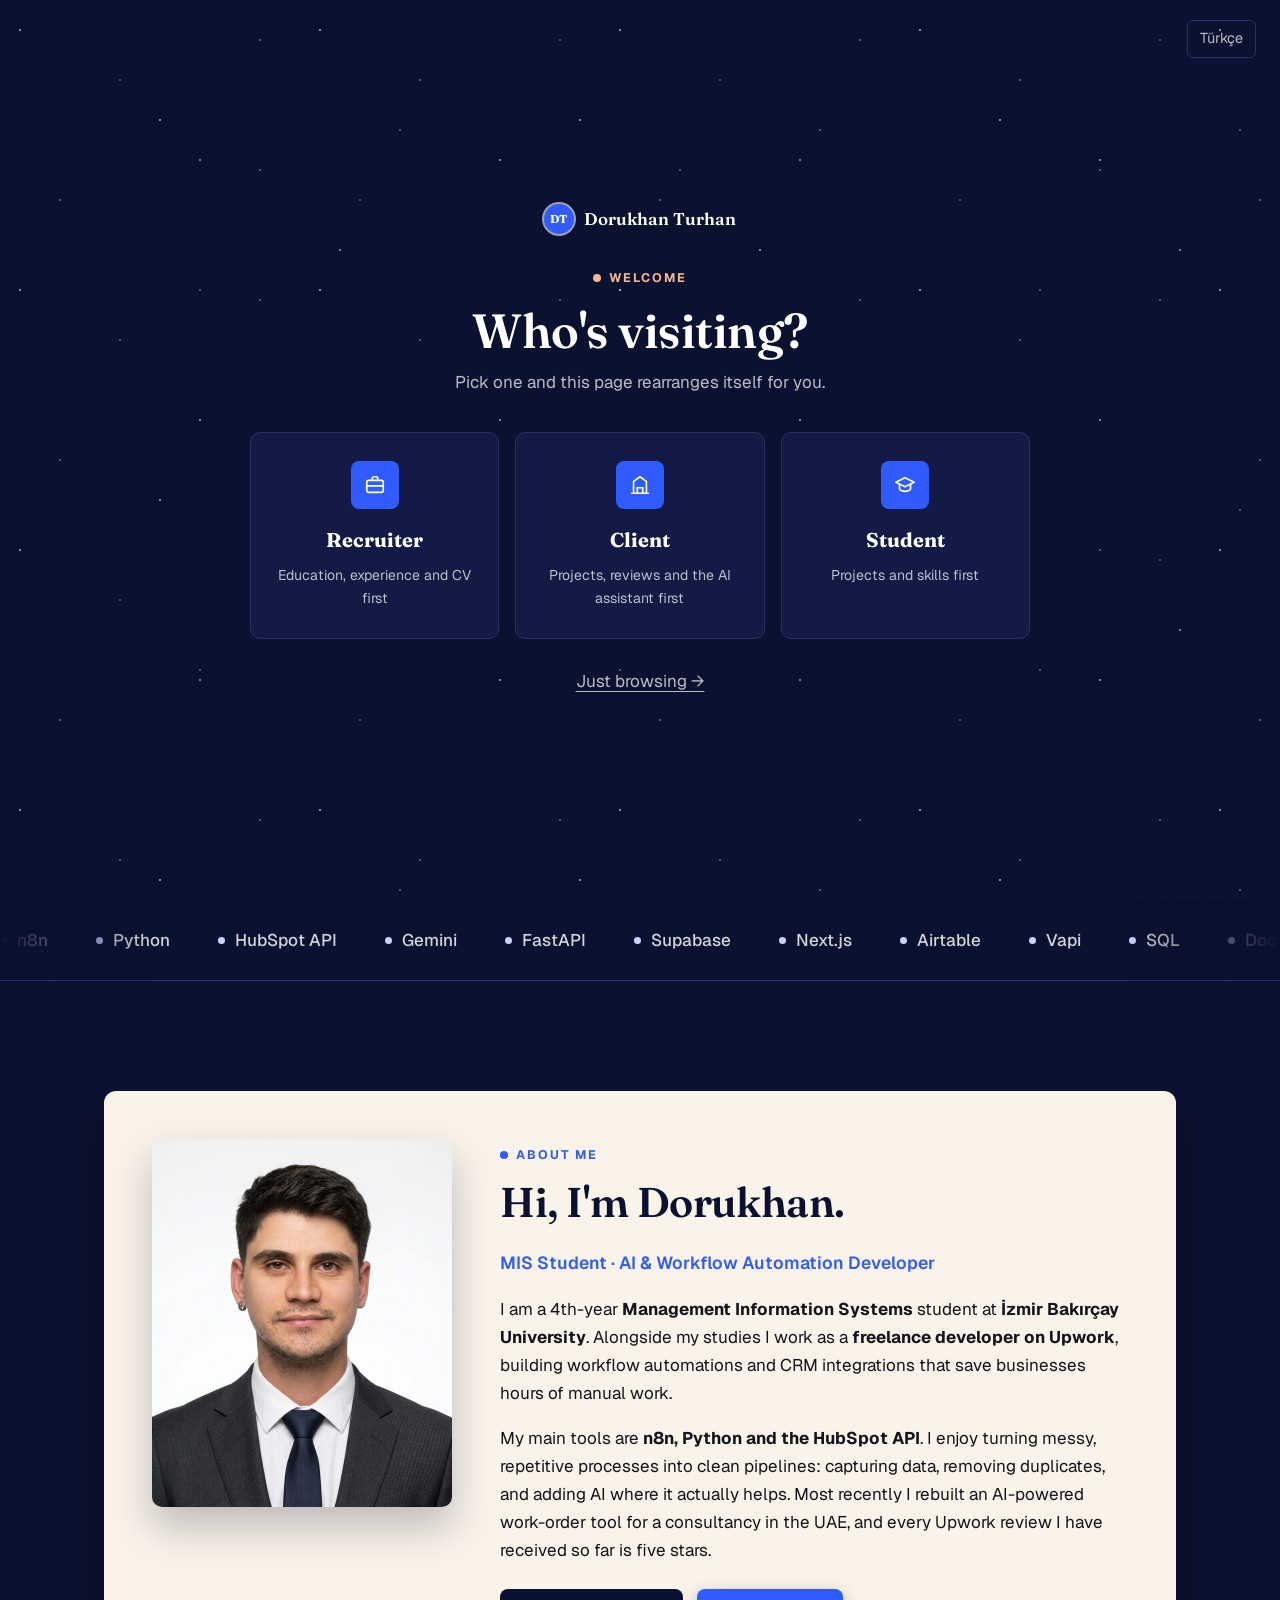
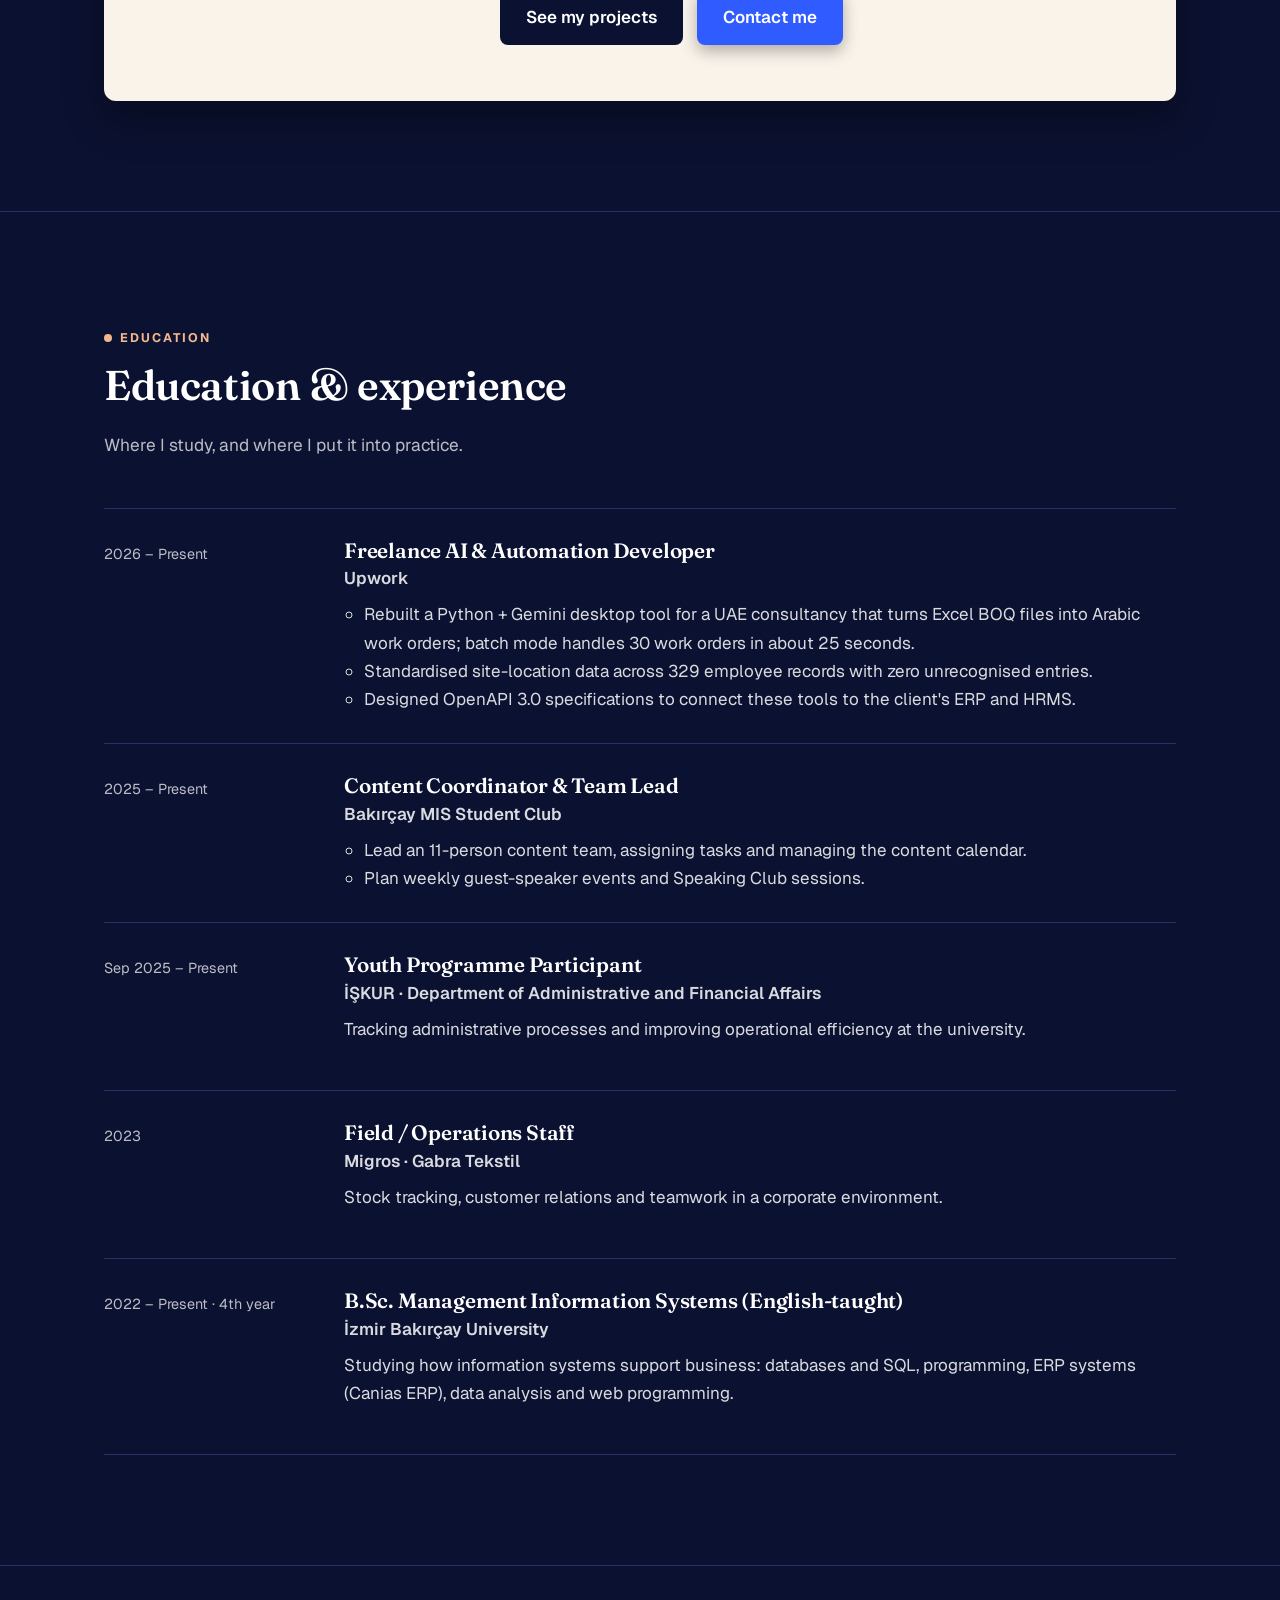
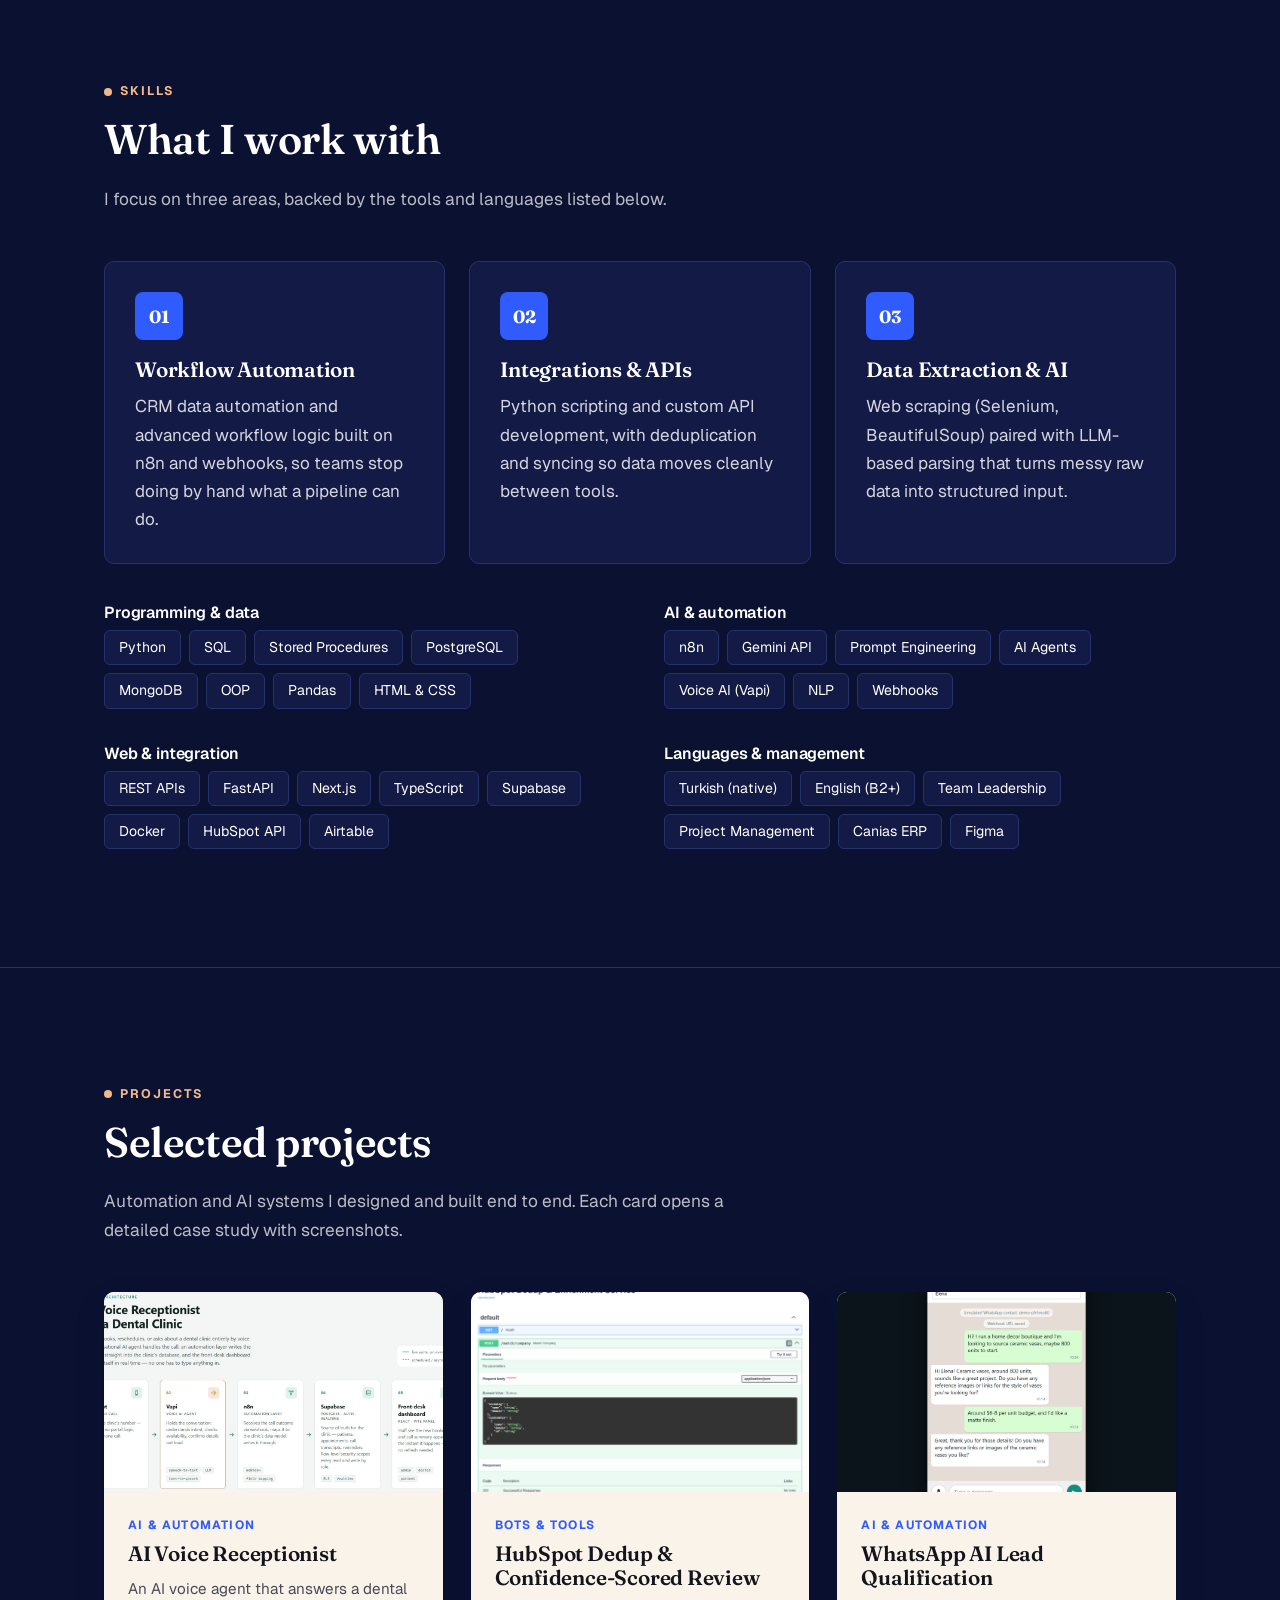
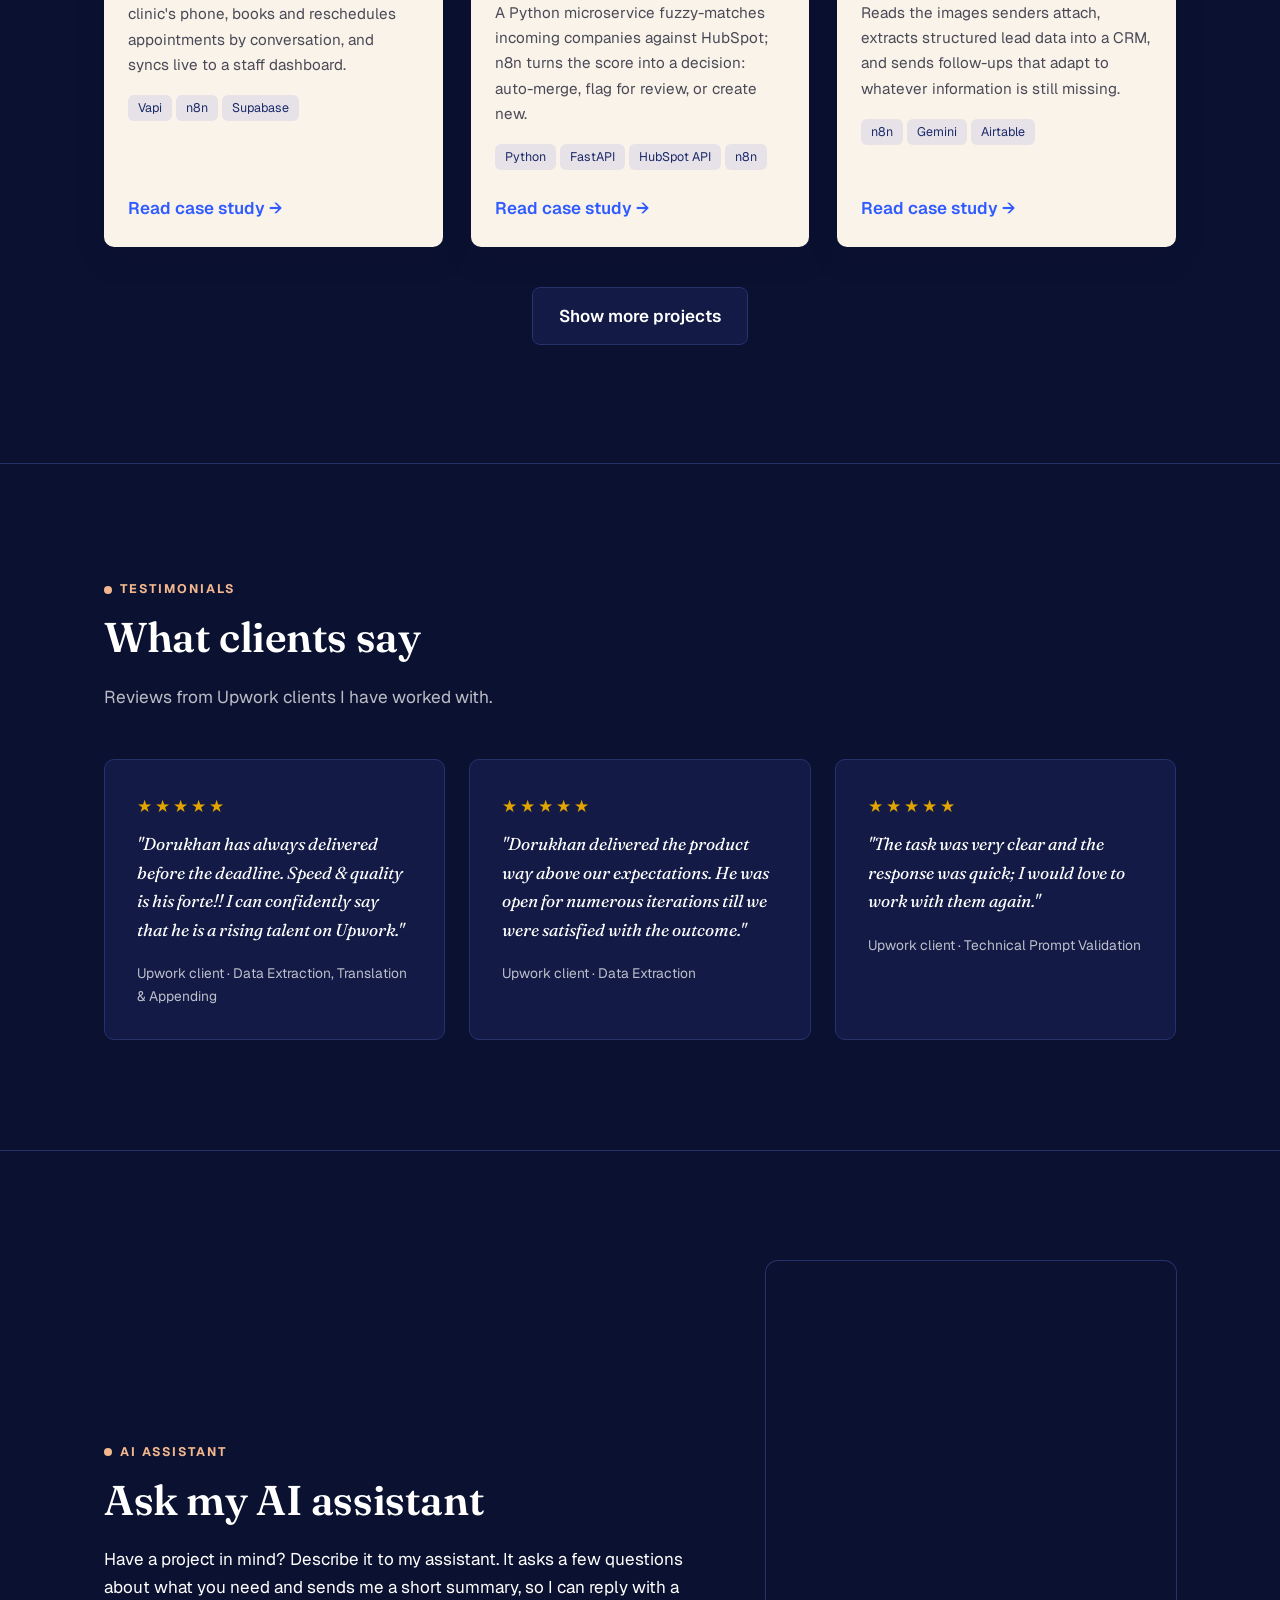
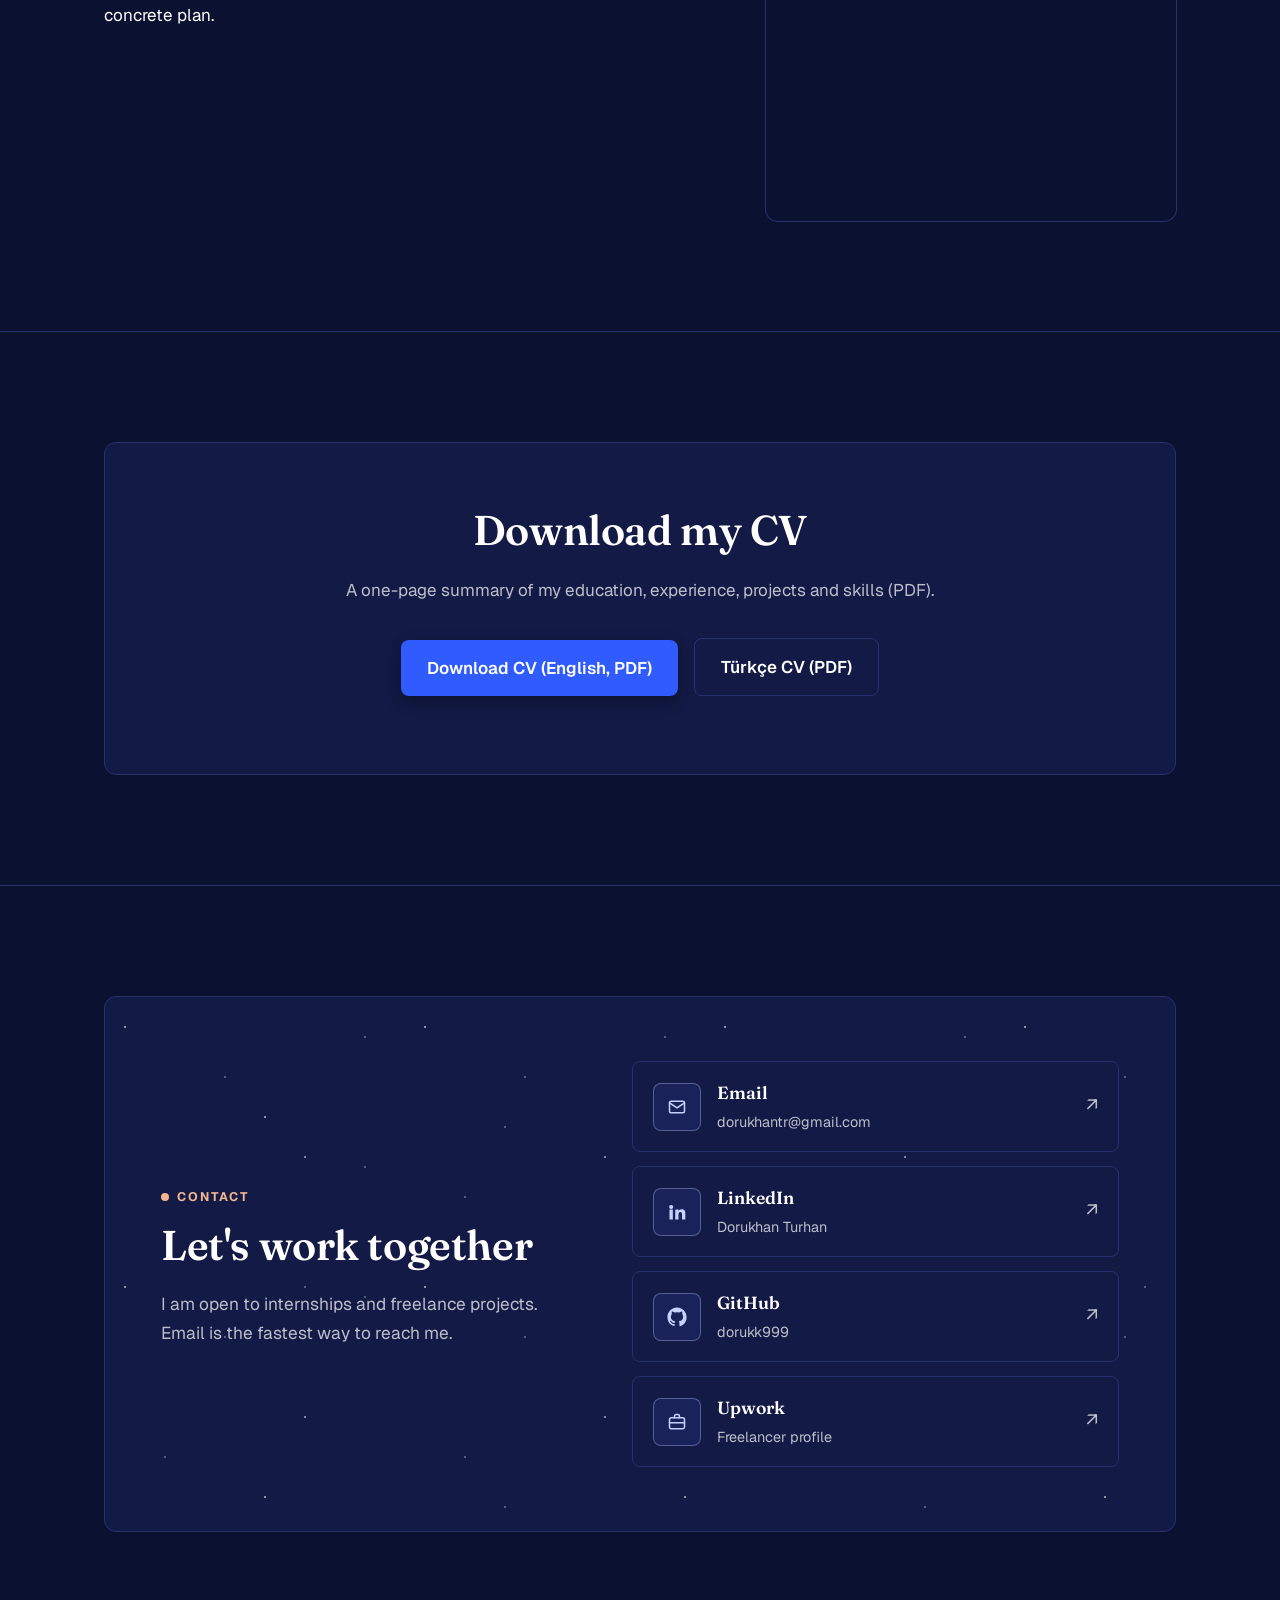
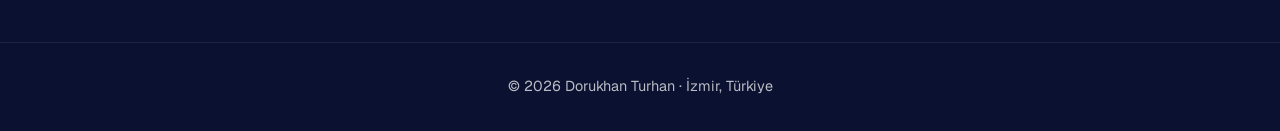
==== commit 4530256a: "Education list newest first; plain AI text in About" ====
--- a/index.html
+++ b/index.html
@@ -142,7 +142,7 @@
             <p>
               My main tools are <strong>n8n, Python and the HubSpot API</strong>. I enjoy turning messy,
               repetitive processes into clean pipelines: capturing data, removing duplicates, and adding
-              <em>AI</em> where it actually helps. Most recently I rebuilt an AI-powered work-order tool for a consultancy in the UAE, and every Upwork review I have received so far is five stars.
+              AI where it actually helps. Most recently I rebuilt an AI-powered work-order tool for a consultancy in the UAE, and every Upwork review I have received so far is five stars.
             </p>
             <a href="#projects" class="btn btn-dark">See my projects</a>
             <a href="#contact" class="btn btn-primary">Contact me</a>
@@ -159,13 +159,6 @@
         <p class="section-intro">Where I study, and where I put it into practice.</p>
         <div class="reveal">
           <ul class="timeline">
-            <li class="timeline-item">
-              <span class="timeline-date">2022 – Present · 4th year</span>
-              <h3>B.Sc. Management Information Systems (English-taught)</h3>
-              <p class="org">İzmir Bakırçay University</p>
-              <p>Studying how information systems support business: databases and SQL, programming,
-                ERP systems (Canias ERP), data analysis and web programming.</p>
-            </li>
             <li class="timeline-item">
               <span class="timeline-date">2026 – Present</span>
               <h3>Freelance AI &amp; Automation Developer</h3>
@@ -198,6 +191,13 @@
               <p class="org">Migros · Gabra Tekstil</p>
               <p>Stock tracking, customer relations and teamwork in a corporate environment.</p>
             </li>
+            <li class="timeline-item">
+              <span class="timeline-date">2022 – Present · 4th year</span>
+              <h3>B.Sc. Management Information Systems (English-taught)</h3>
+              <p class="org">İzmir Bakırçay University</p>
+              <p>Studying how information systems support business: databases and SQL, programming,
+                ERP systems (Canias ERP), data analysis and web programming.</p>
+            </li>
           </ul>
         </div>
       </div>
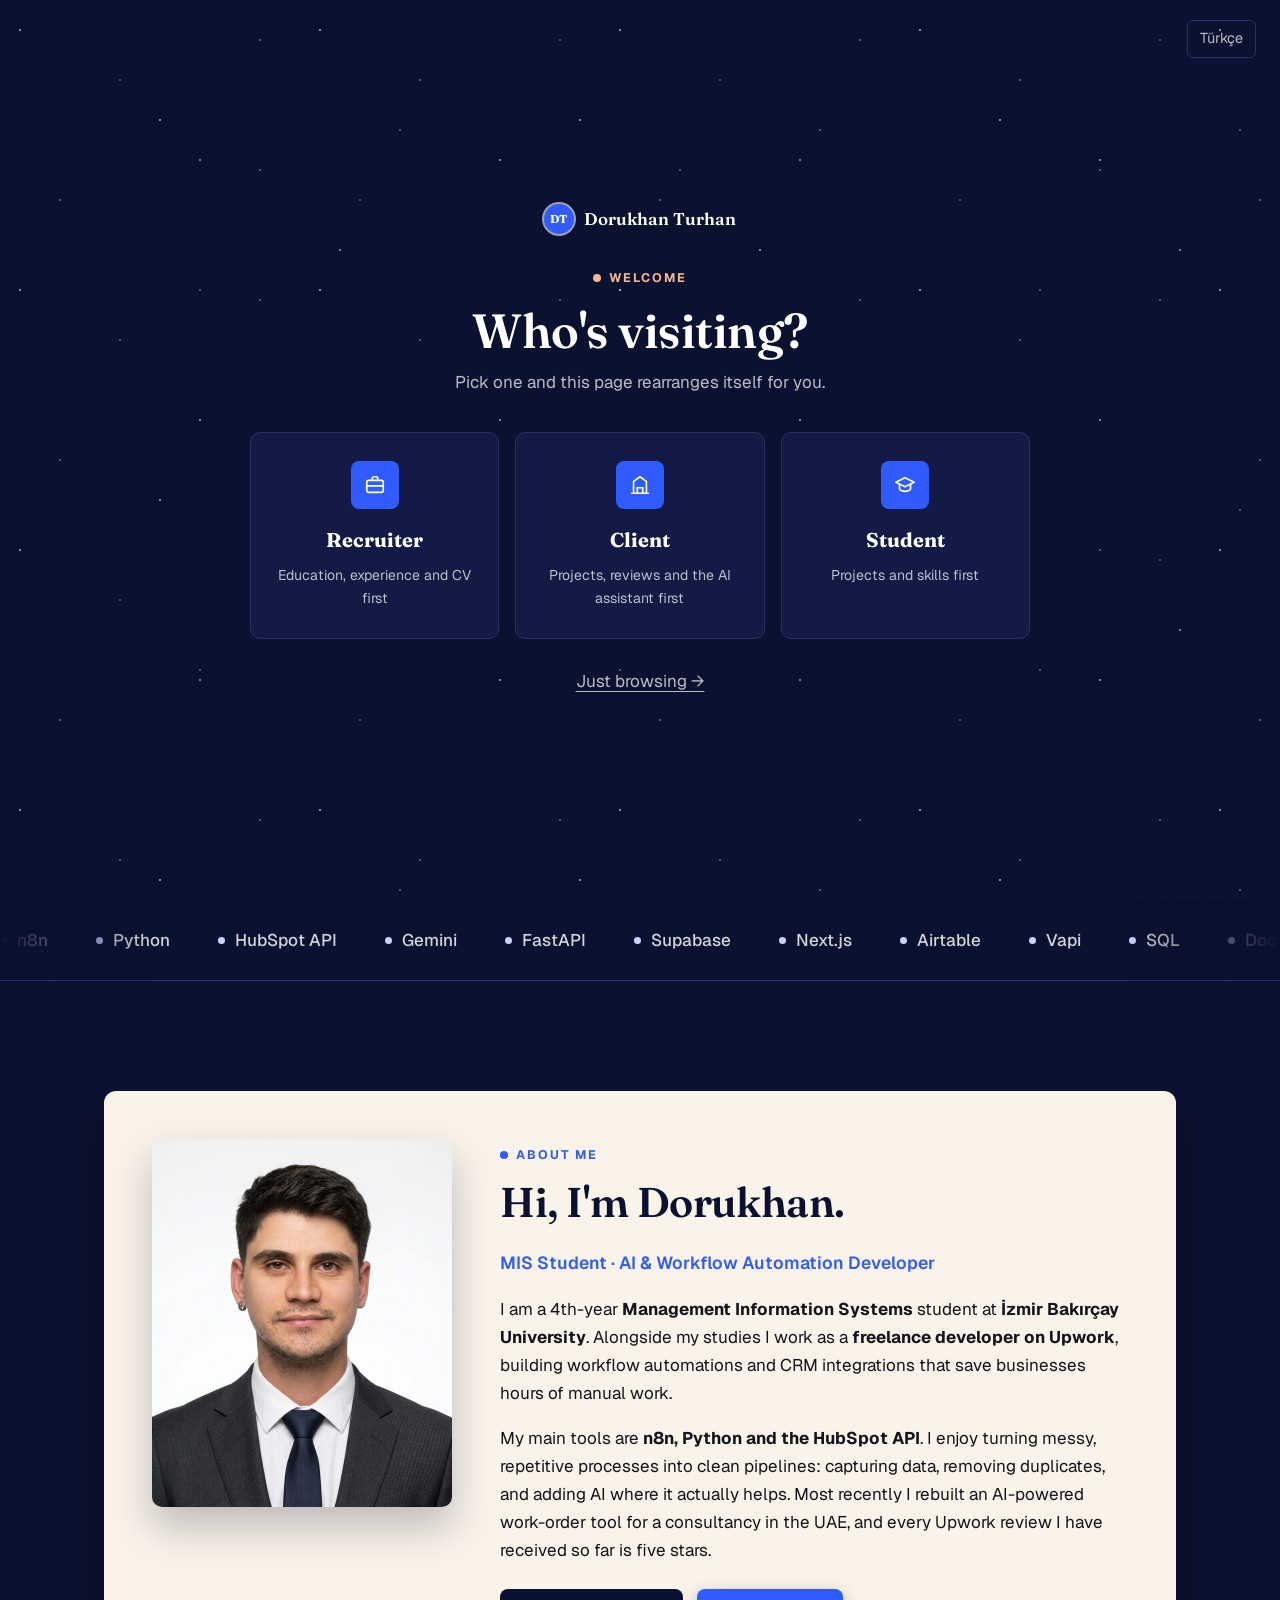
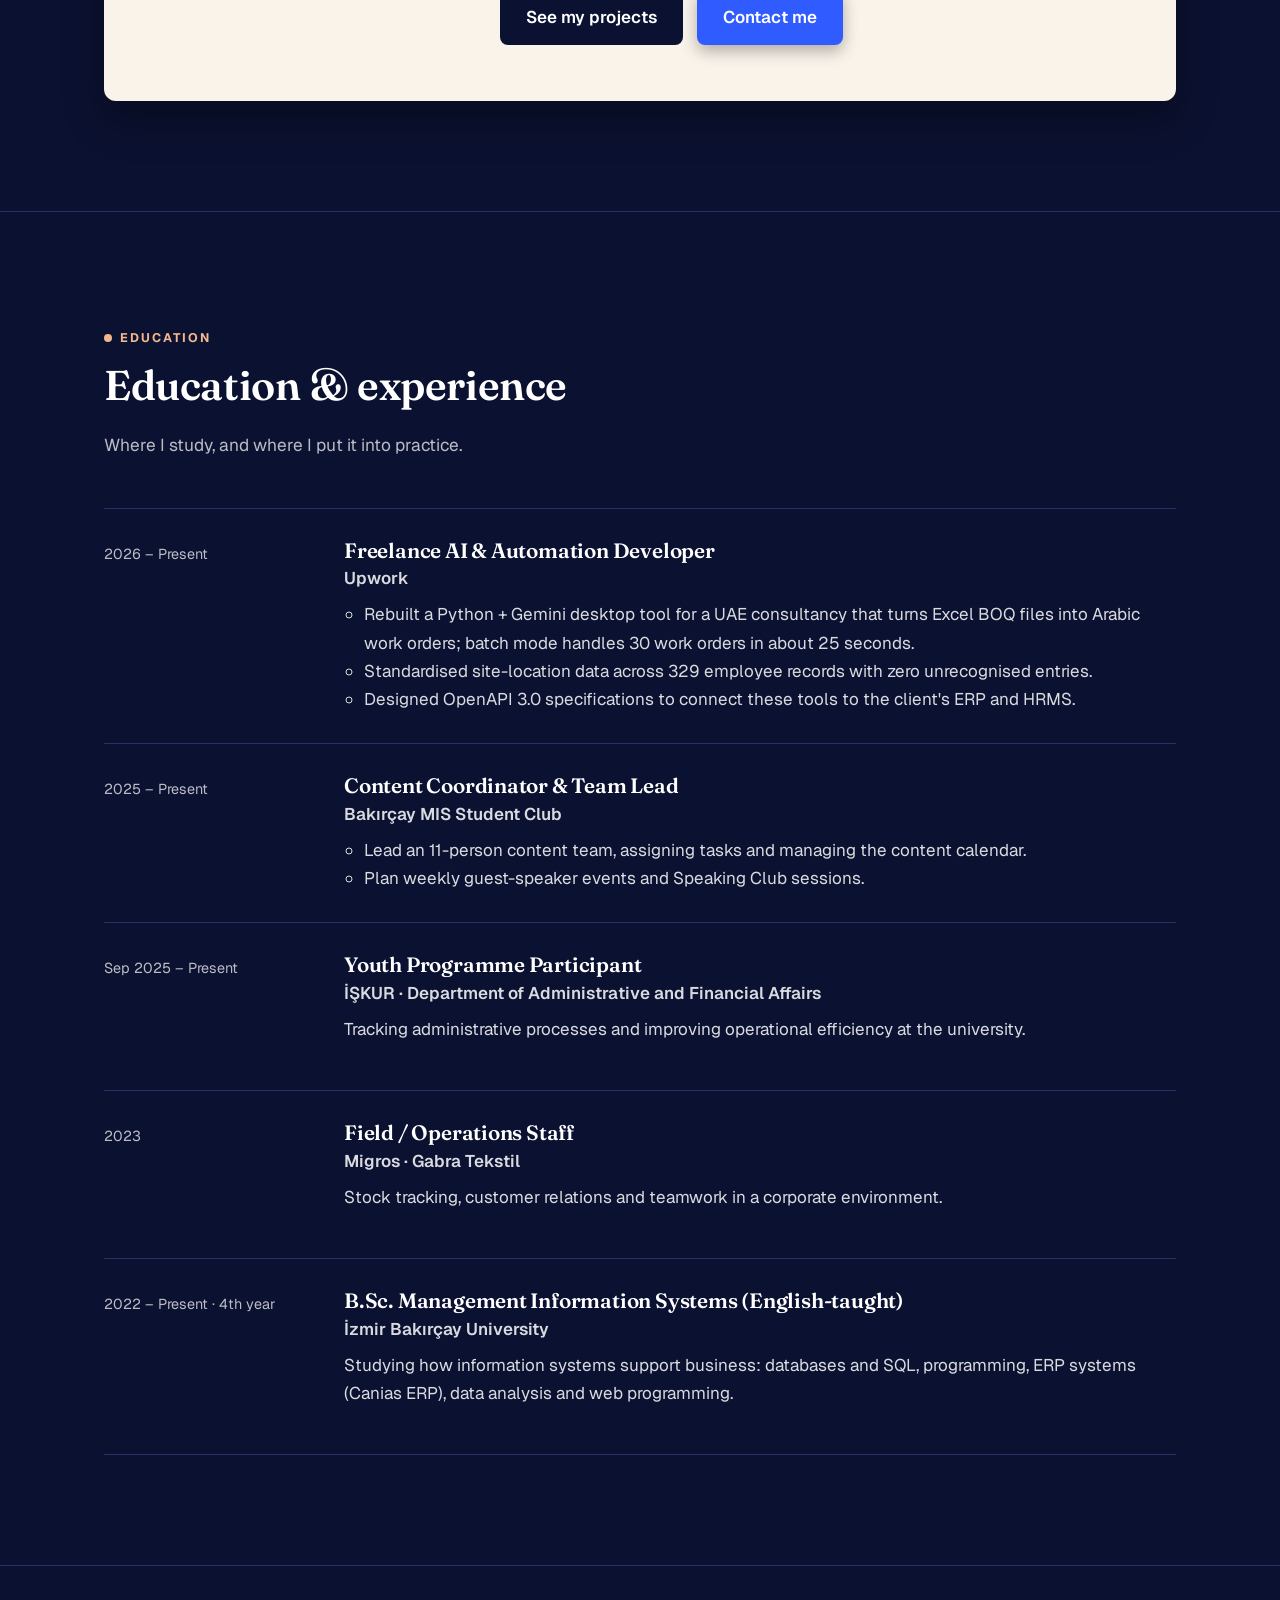
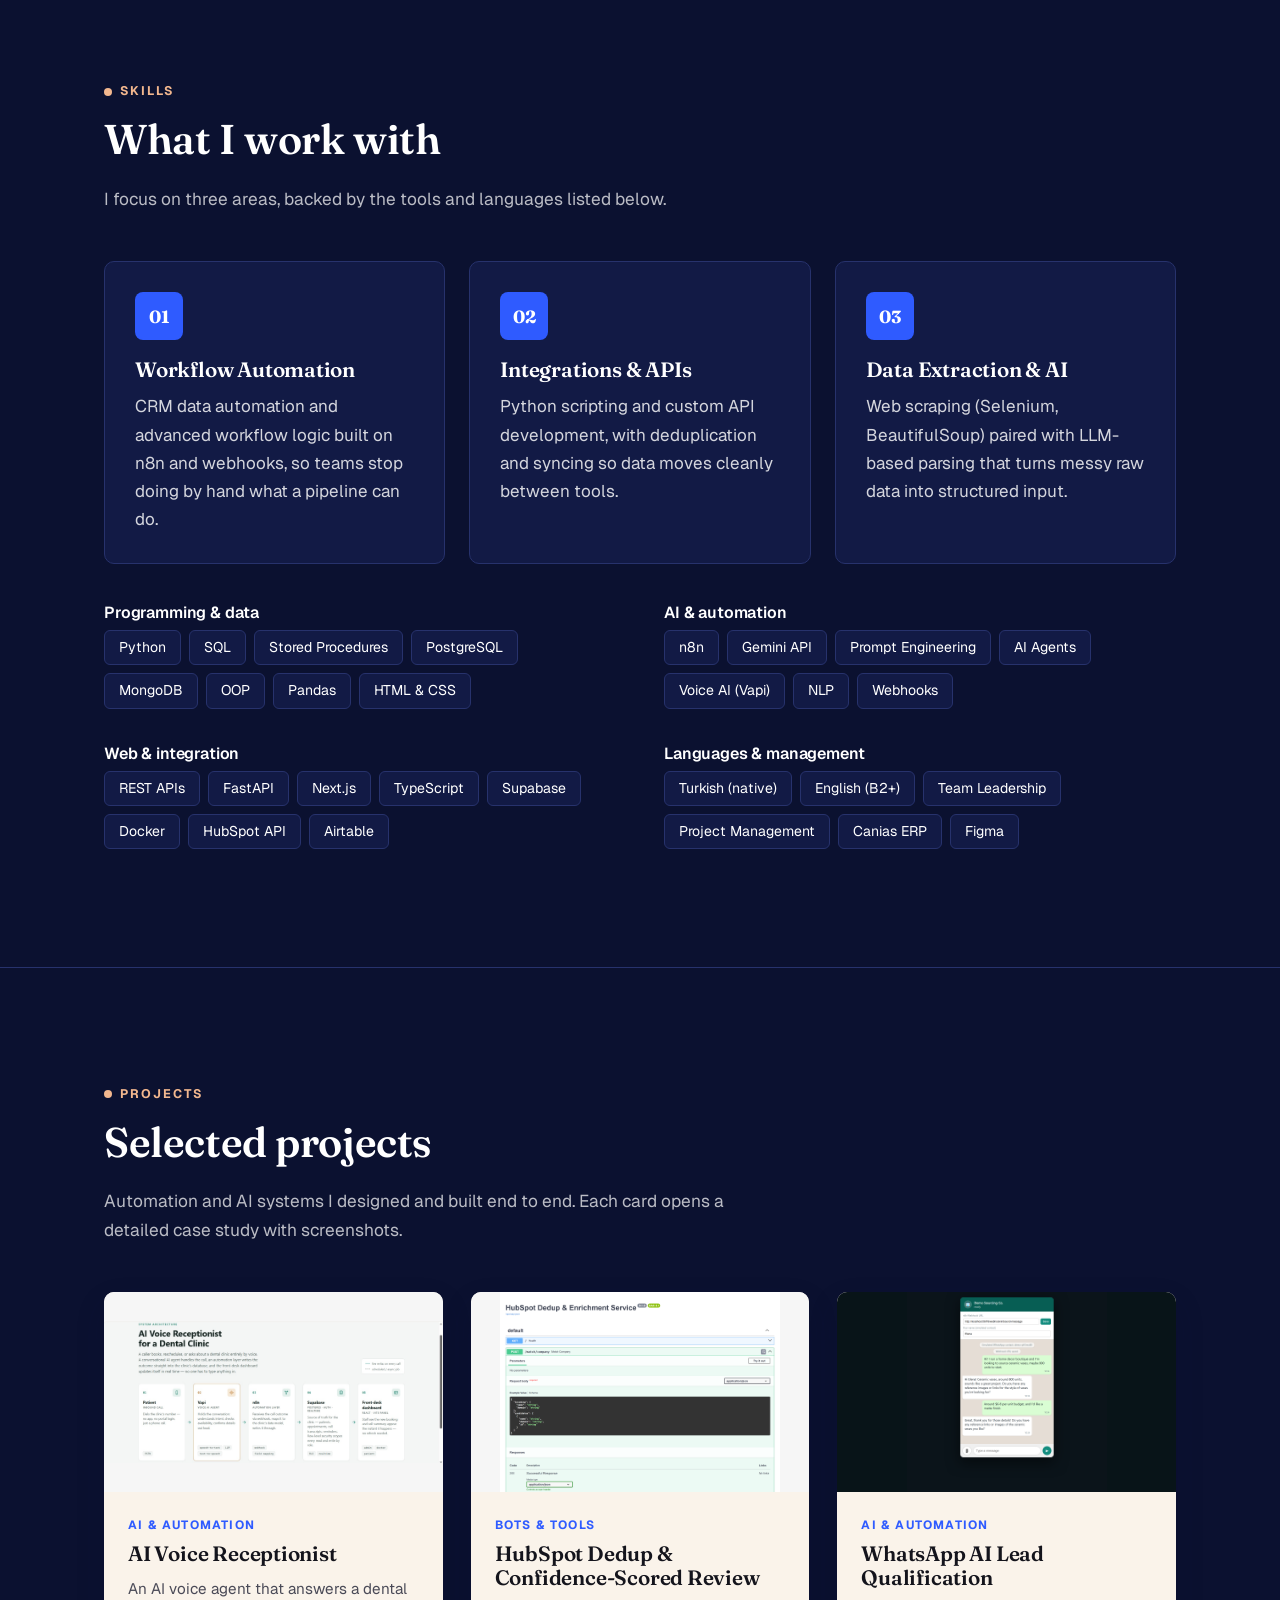
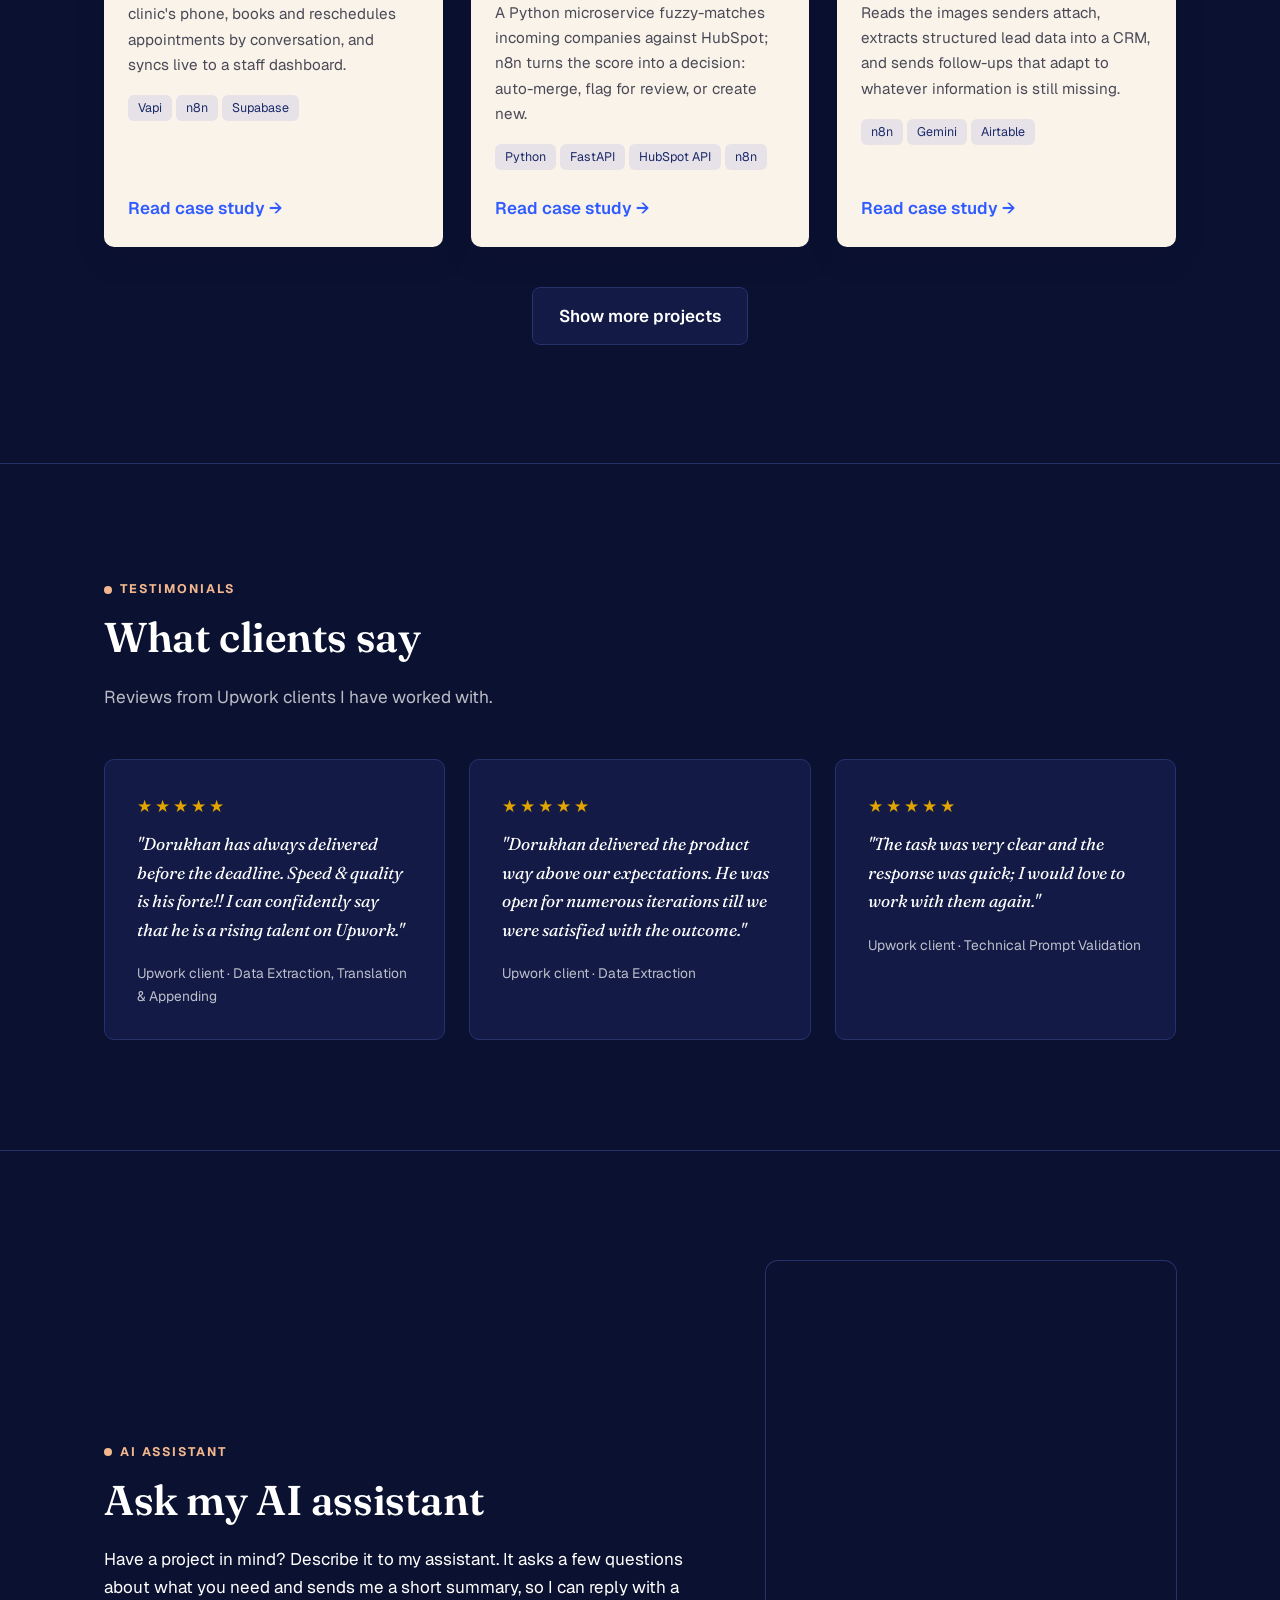
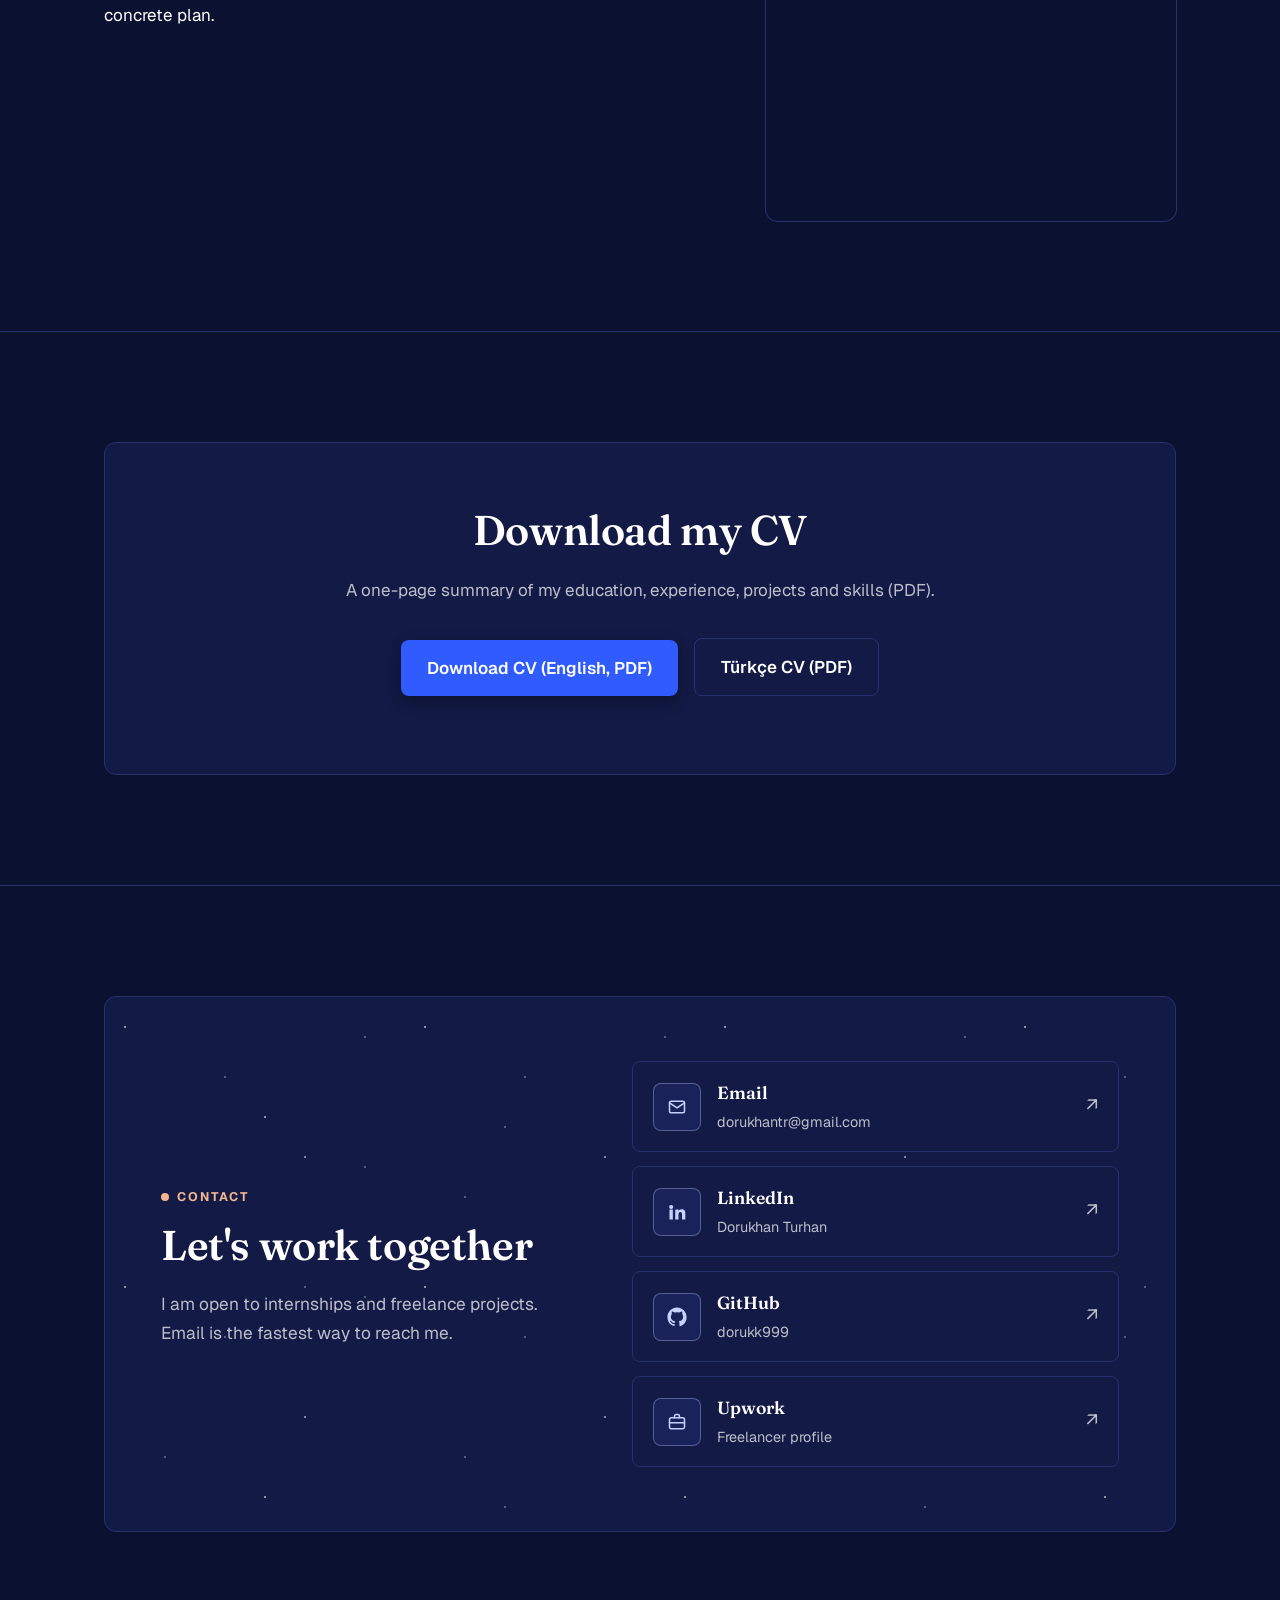
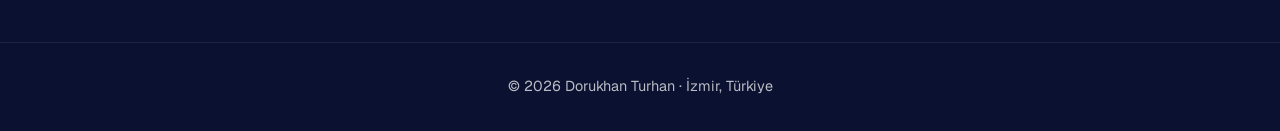
==== commit d8517caf: "Fit the first three project covers fully inside their cards" ====
--- a/index.html
+++ b/index.html
@@ -274,7 +274,7 @@
         <input type="checkbox" id="more-projects" class="more-toggle">
         <div class="project-grid">
           <article class="project-card reveal">
-            <div class="project-image"><img src="images/projects/voice-receptionist/cover-architecture.jpg" alt="Architecture diagram of the AI voice receptionist" loading="lazy"></div>
+            <div class="project-image"><img class="fit fit-light" src="images/projects/voice-receptionist/cover-architecture.jpg" alt="Architecture diagram of the AI voice receptionist" loading="lazy"></div>
             <div class="project-body">
               <span class="category">AI &amp; Automation</span>
               <h3>AI Voice Receptionist</h3>
@@ -285,7 +285,7 @@
           </article>
 
           <article class="project-card reveal">
-            <div class="project-image"><img src="images/projects/hubspot-dedup-pipeline/cover-api-docs.png" alt="API documentation of the HubSpot deduplication service" loading="lazy"></div>
+            <div class="project-image"><img class="fit fit-light" src="images/projects/hubspot-dedup-pipeline/cover-api-docs.png" alt="API documentation of the HubSpot deduplication service" loading="lazy"></div>
             <div class="project-body">
               <span class="category">Bots &amp; Tools</span>
               <h3>HubSpot Dedup &amp; Confidence-Scored Review</h3>
@@ -296,7 +296,7 @@
           </article>
 
           <article class="project-card reveal">
-            <div class="project-image"><img src="images/projects/whatsapp-ai-lead-qualification/chat-conversation.png" alt="WhatsApp conversation with the AI lead-qualification assistant" loading="lazy"></div>
+            <div class="project-image"><img class="fit fit-dark" src="images/projects/whatsapp-ai-lead-qualification/chat-conversation.png" alt="WhatsApp conversation with the AI lead-qualification assistant" loading="lazy"></div>
             <div class="project-body">
               <span class="category">AI &amp; Automation</span>
               <h3>WhatsApp AI Lead Qualification</h3>
--- a/styles.css
+++ b/styles.css
@@ -236,7 +236,7 @@
 body:has(#v-student:checked) .v-student { display: block; animation: fade-up 0.6s cubic-bezier(0.2, 0.7, 0.2, 1) both; }
 
 /* Bölüm sırası */
-main { display: flex; flex-direction: column; background: var(--night); }
+main:not(.project-page) { display: flex; flex-direction: column; background: var(--night); }
 body:has(.persona-radio:not(#v-all):checked) main > .hero    { order: -2; }
 body:has(.persona-radio:not(#v-all):checked) main > .marquee { order: -1; }
 body:has(.persona-radio:not(#v-all):checked) main > .section { order: 10; }
@@ -487,6 +487,11 @@
 .project-card:hover { transform: translateY(-8px); box-shadow: 0 26px 50px rgba(11, 17, 48, 0.25); }
 .project-image { overflow: hidden; }
 .project-card img { width: 100%; height: 200px; object-fit: cover; transition: transform 0.6s; }
+
+/* Kapağa tam oturan görseller */
+.project-card img.fit { object-fit: contain; }
+.fit-light { background: #f6f6f6; }
+.fit-dark { background: #081418; }
 .project-card:hover img { transform: scale(1.06); }
 .project-body { padding: 24px; display: flex; flex-direction: column; flex: 1; }
 .project-body p { color: var(--ink-soft); font-size: 0.95rem; }
